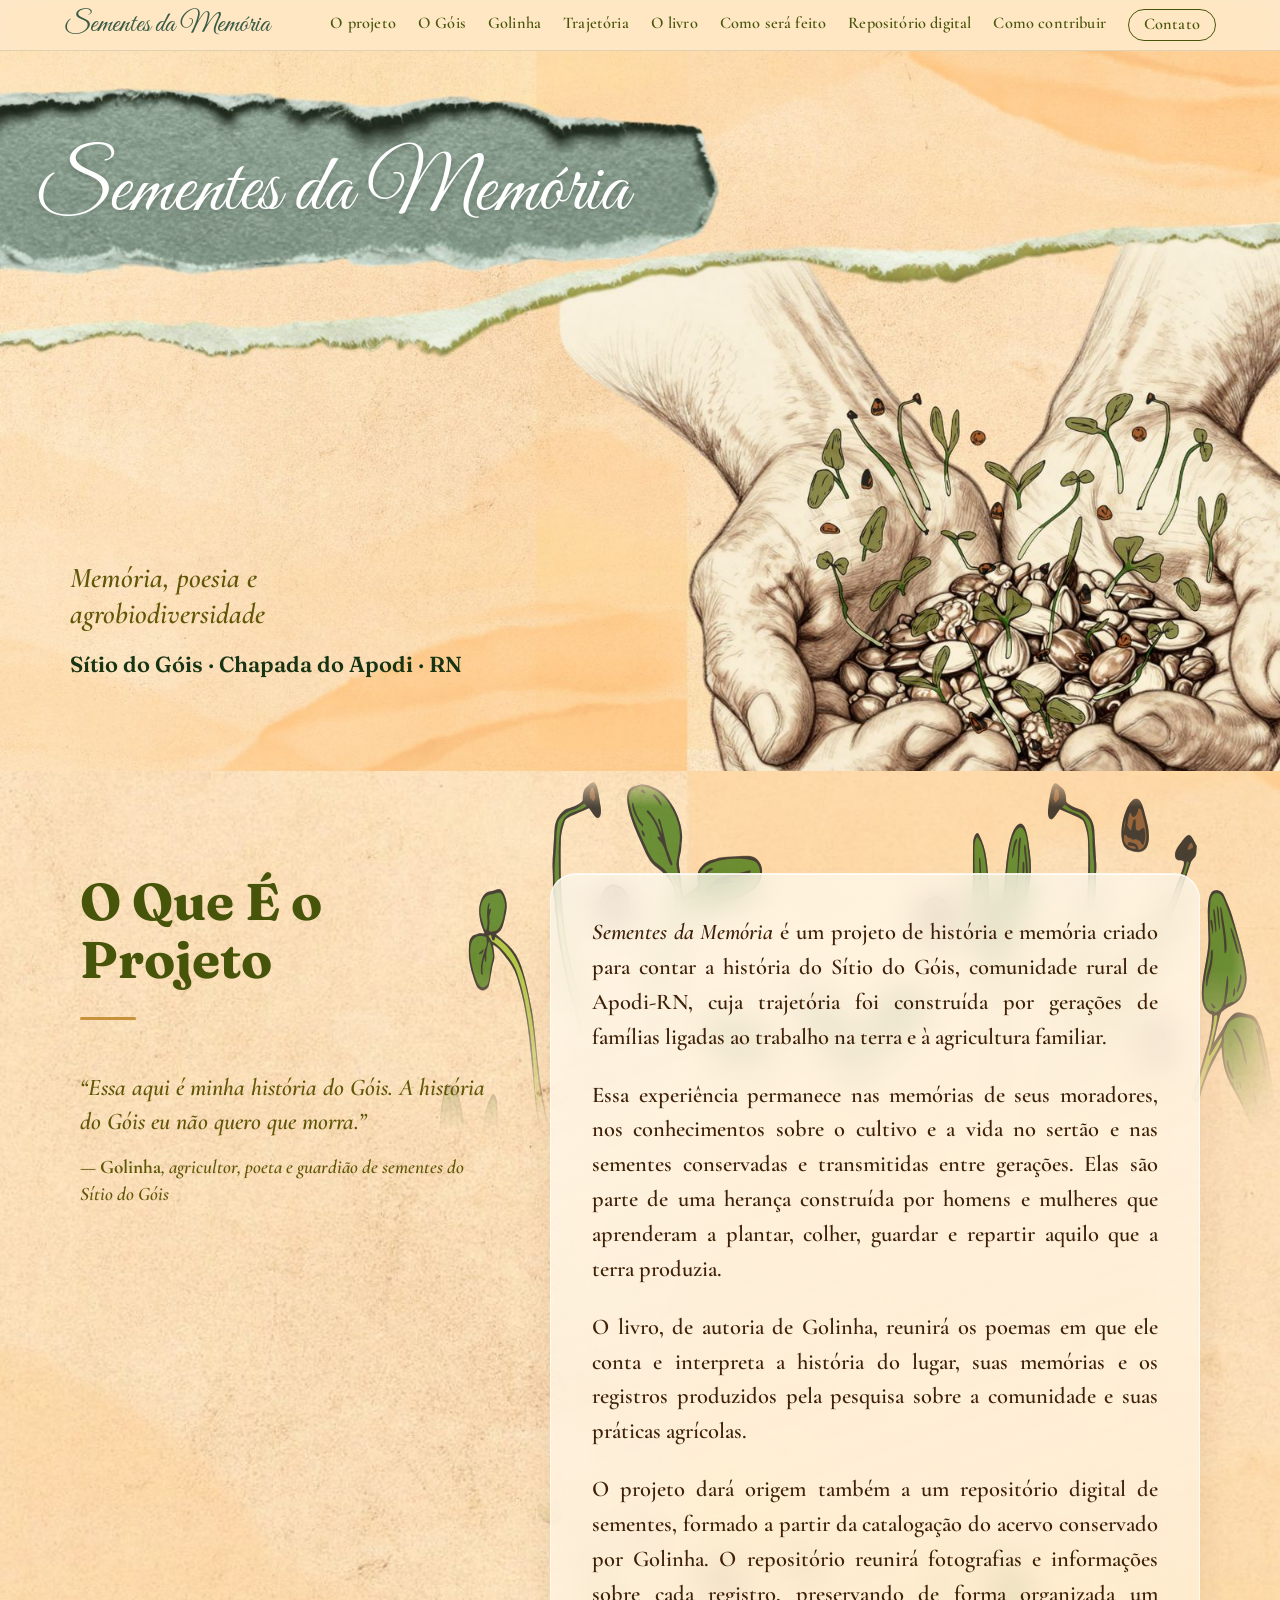
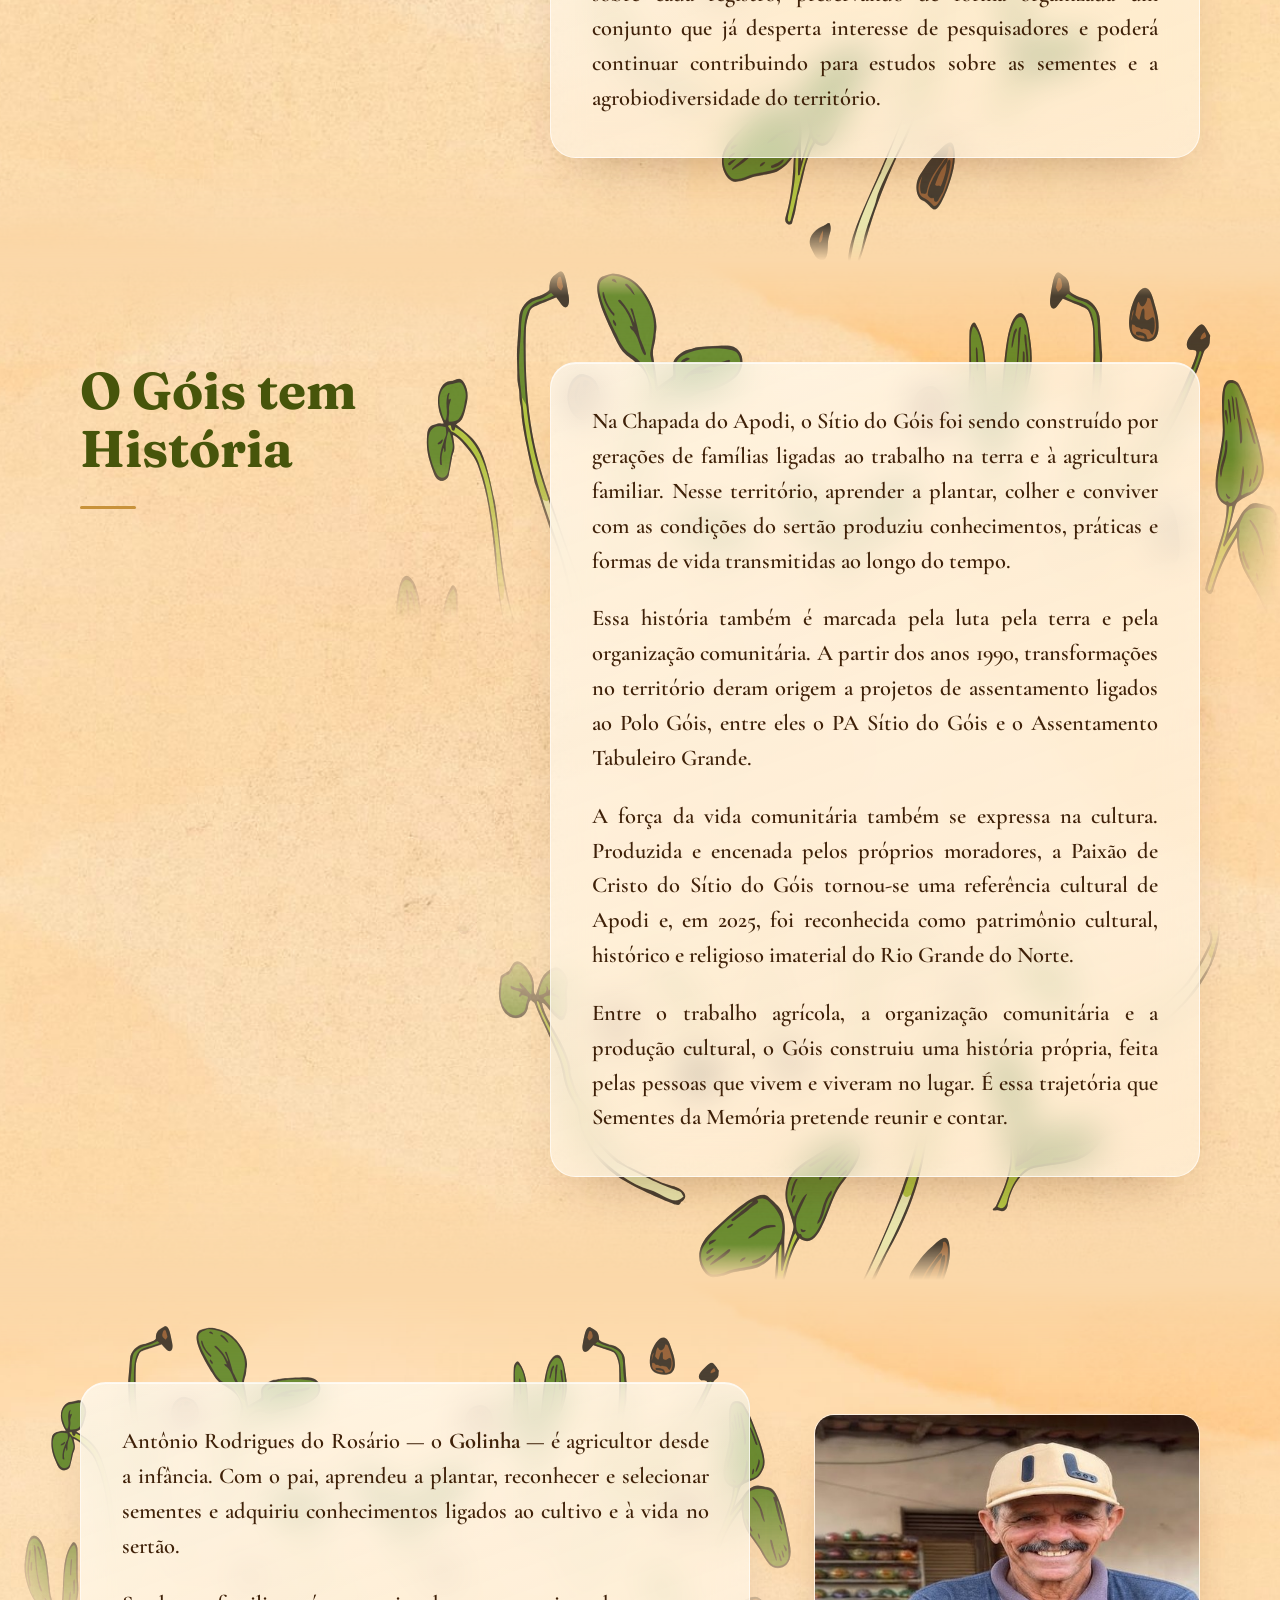
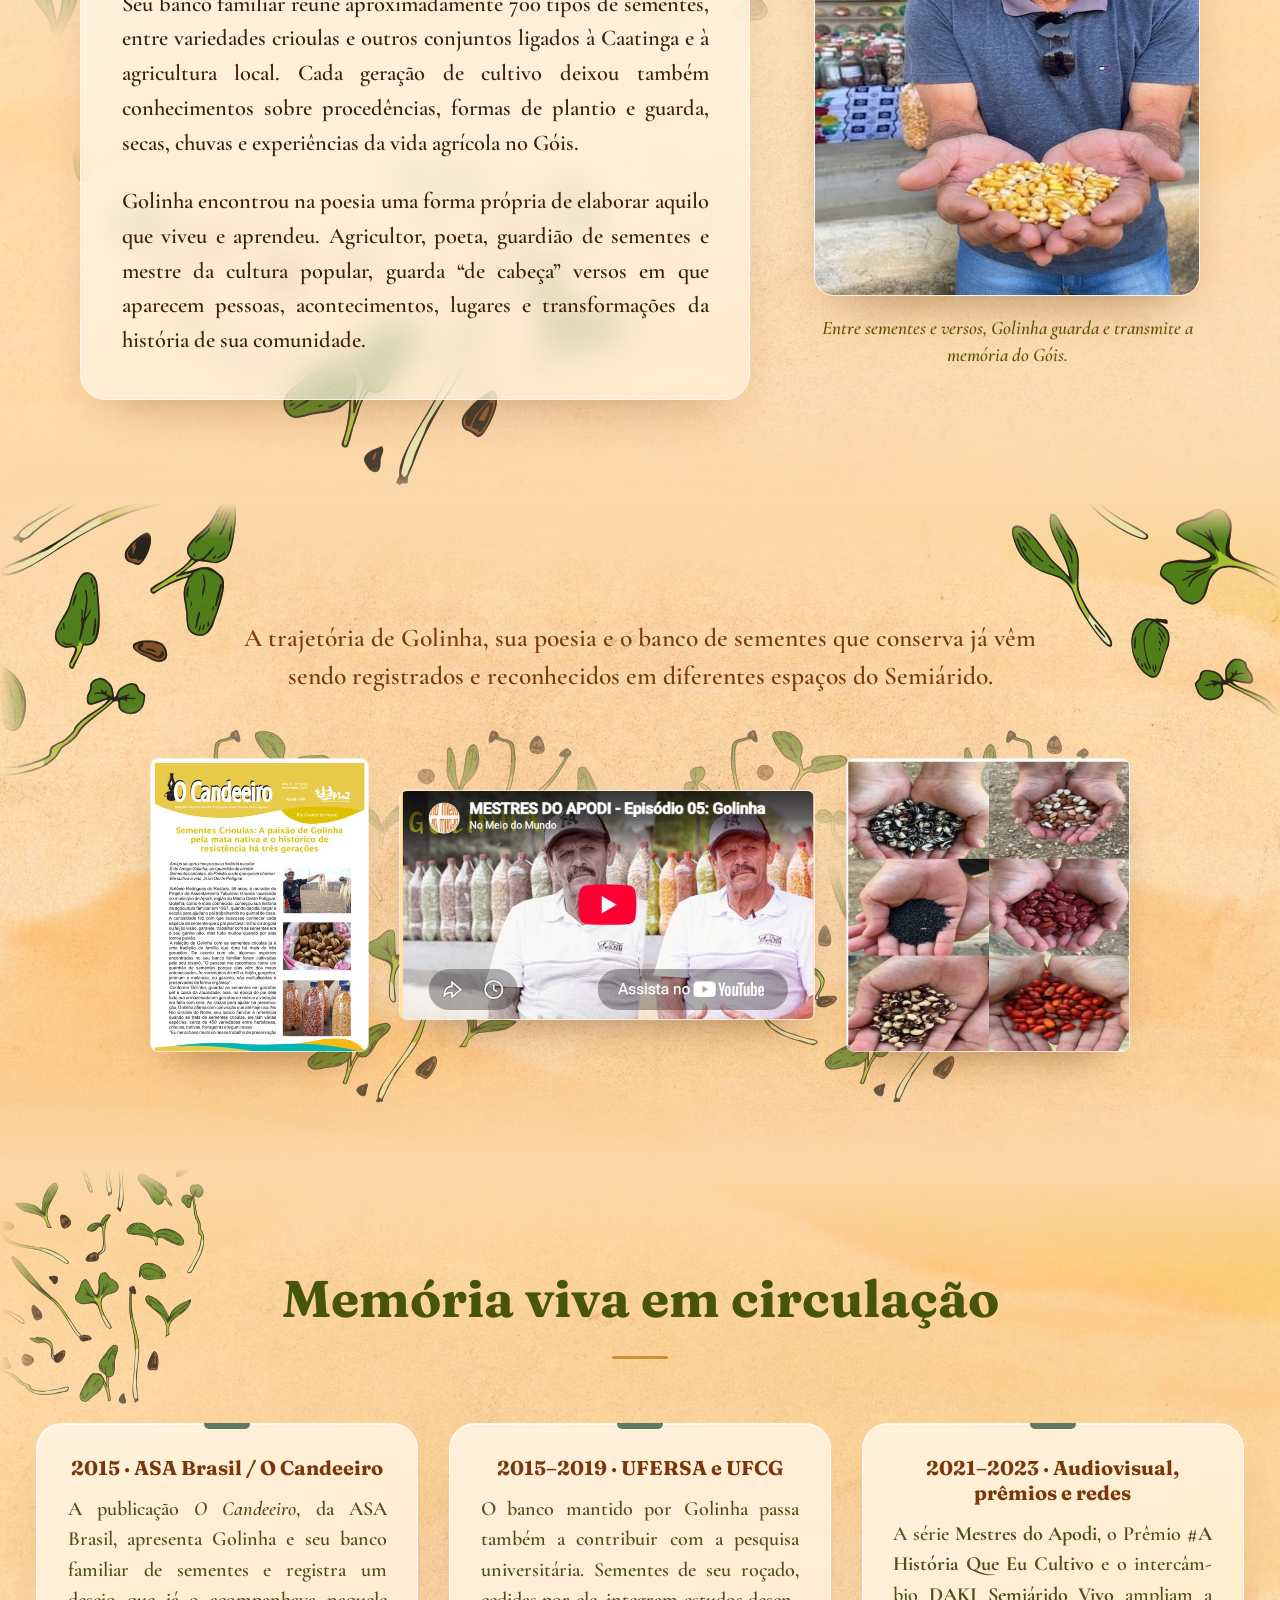
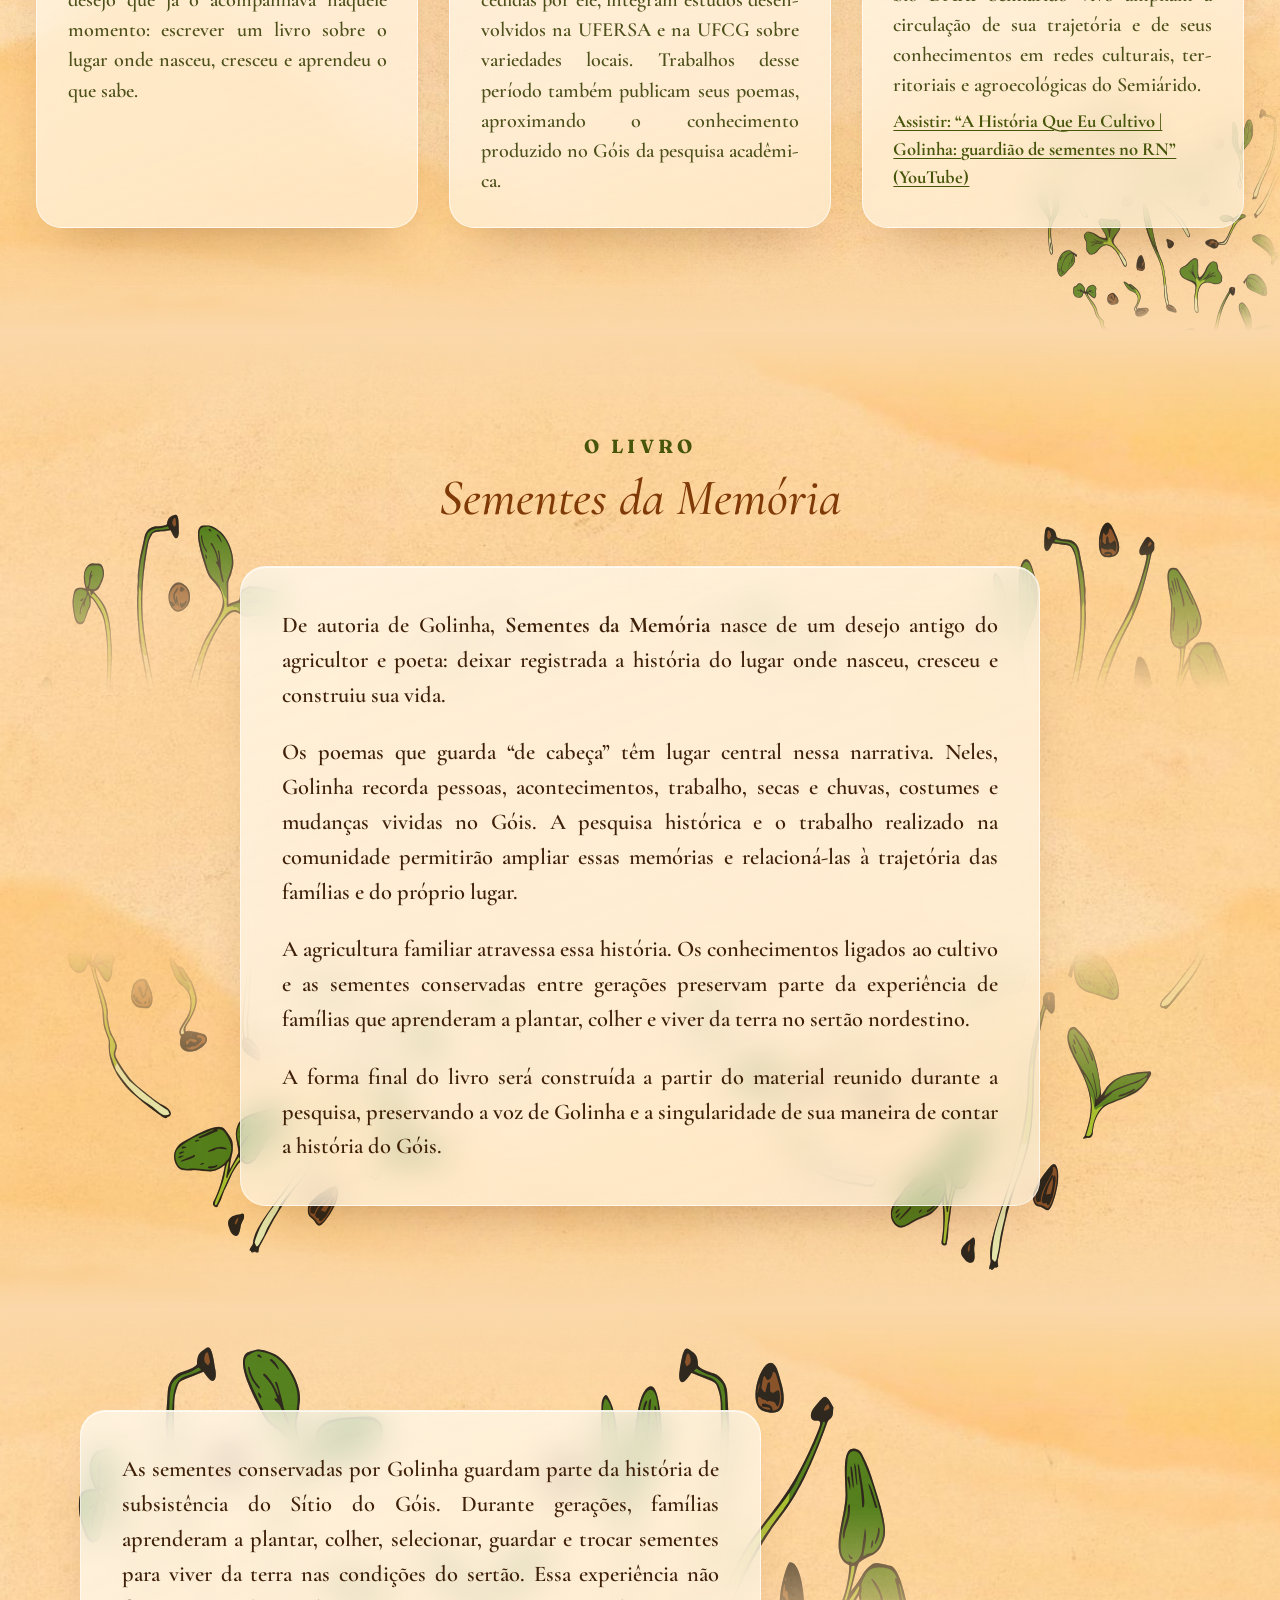
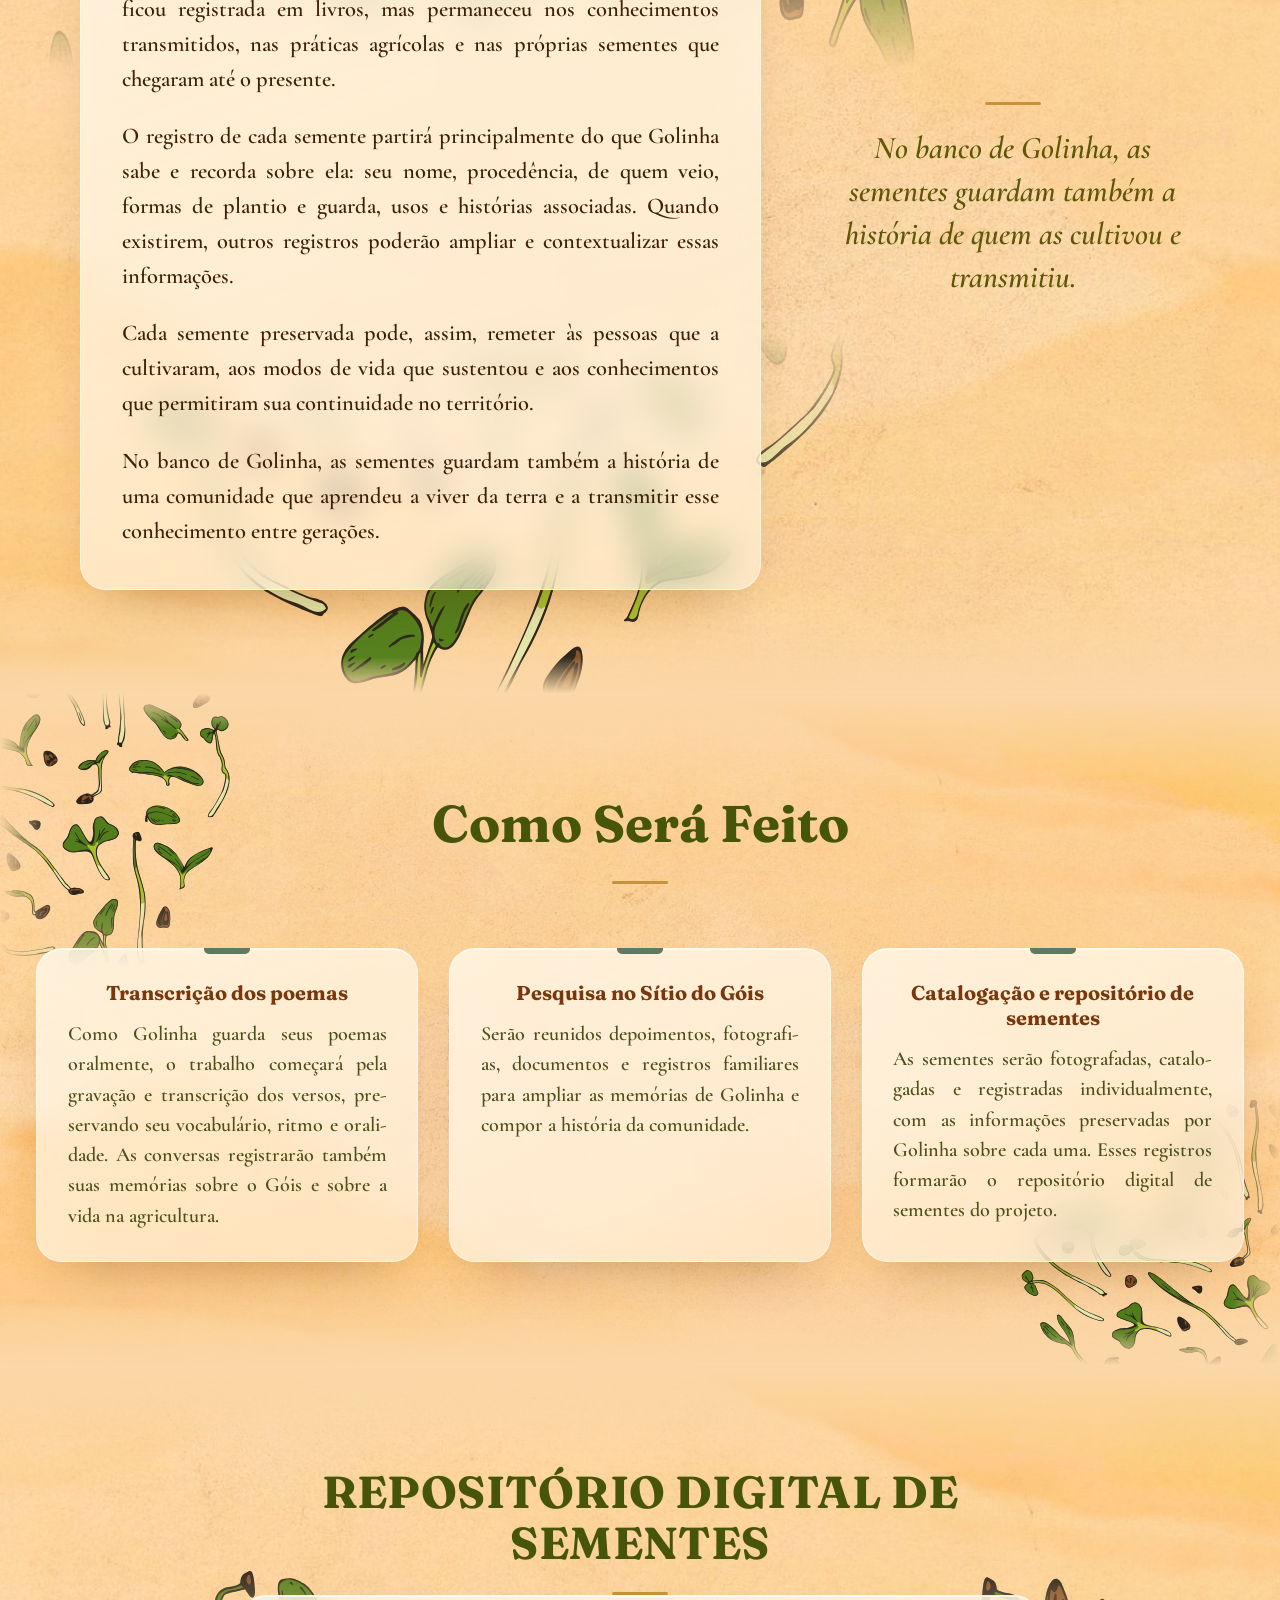
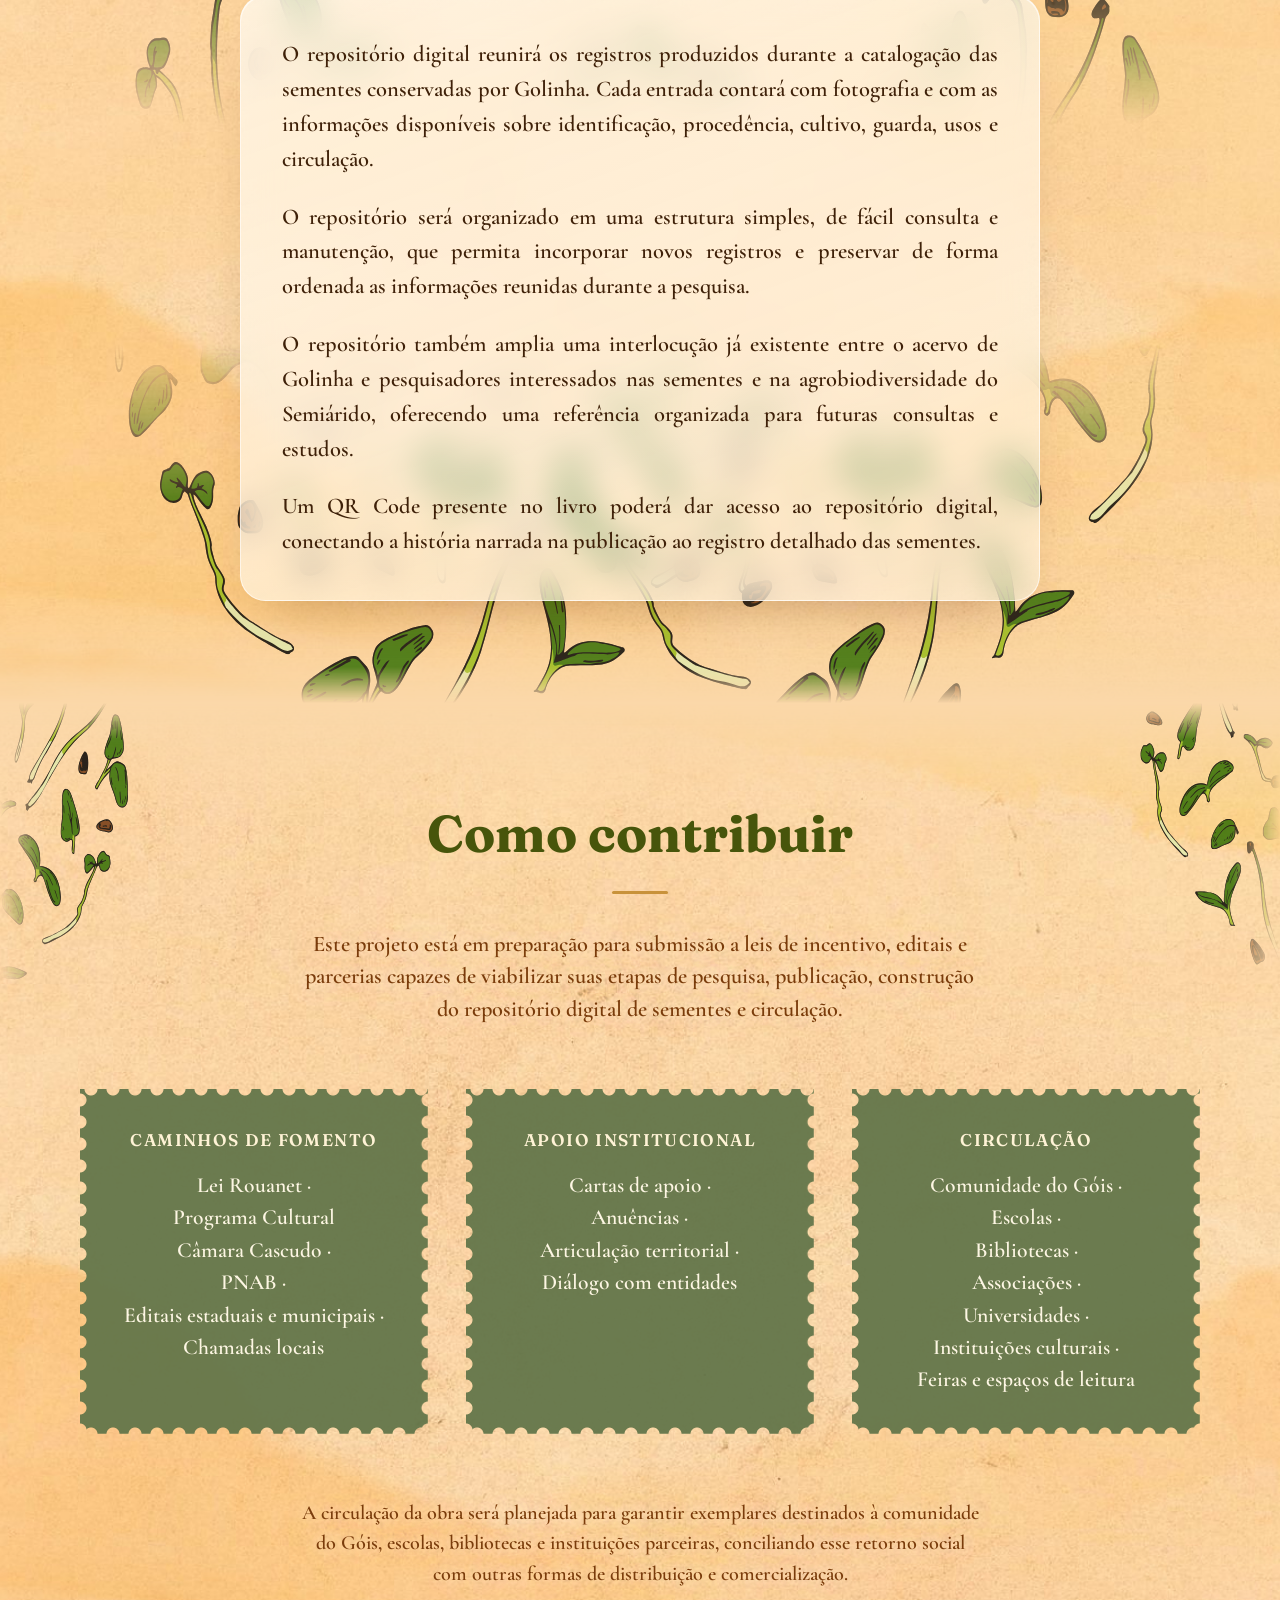
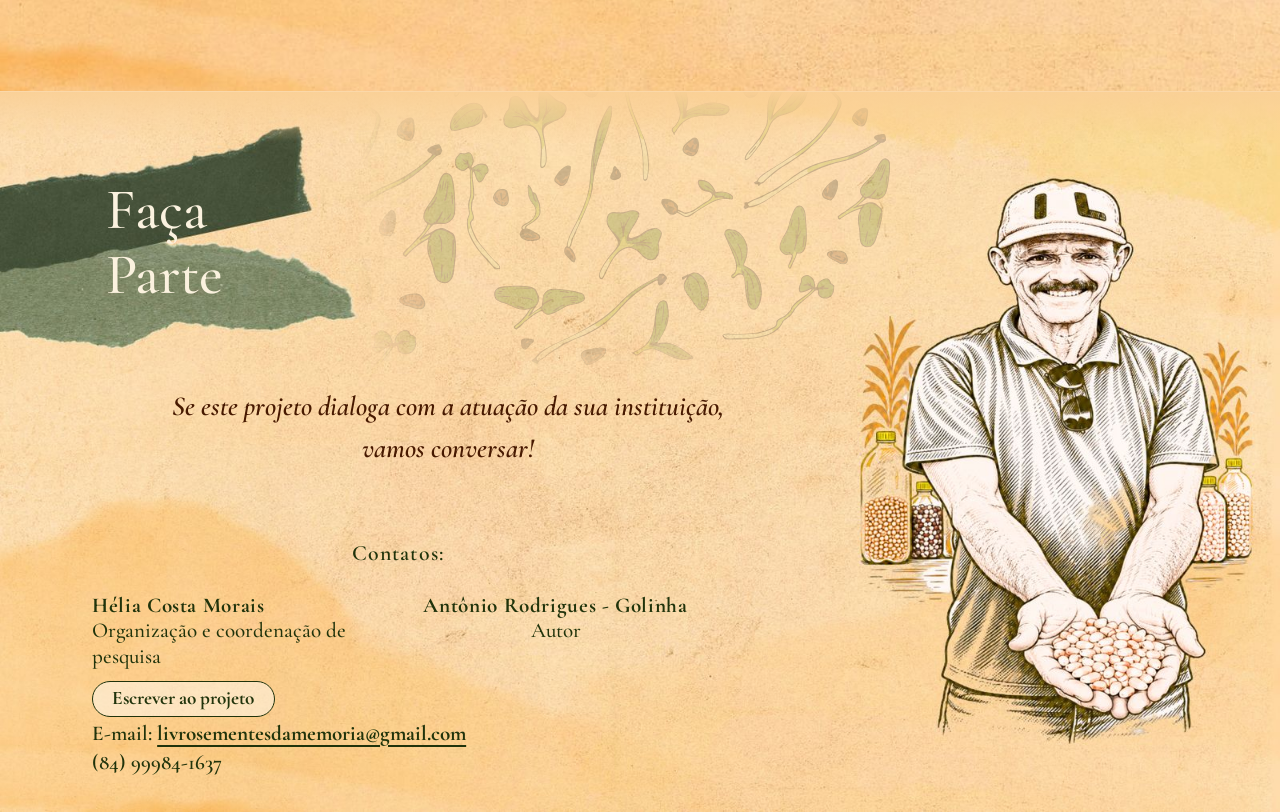
==== index.html @ 29485edc "Update index.html" ====
<!doctype html>
<html lang="pt-BR">
<head>
  <meta charset="utf-8">
  <meta name="viewport" content="width=device-width, initial-scale=1">
  <title>Sementes da Memória</title>
  <meta name="description" content="Sementes da Memória: projeto de história e memória sobre o Sítio do Góis, na Chapada do Apodi (RN), com os poemas e o banco de sementes de Golinha.">
  <meta name="theme-color" content="#fbd8a9">
  <link rel="icon" type="image/svg+xml" href="img/favicon.svg">

  <!-- Pré-visualização ao compartilhar o link (WhatsApp, redes sociais). Endereço absoluto do site. -->
  <meta property="og:type" content="website">
  <meta property="og:locale" content="pt_BR">
  <meta property="og:site_name" content="Sementes da Memória">
  <meta property="og:title" content="Sementes da Memória">
  <meta property="og:description" content="Memória, poesia e agrobiodiversidade no Sítio do Góis, Chapada do Apodi (RN).">
  <meta property="og:url" content="https://sementesdamemoria.github.io/">
  <meta property="og:image" content="https://sementesdamemoria.github.io/img/compartilhar.jpg">
  <meta property="og:image:width" content="1200">
  <meta property="og:image:height" content="630">
  <meta name="twitter:card" content="summary_large_image">

  <script>document.documentElement.classList.add('js')</script>
  <link rel="stylesheet" href="styles.css">
</head>
<body>

<header class="topo" id="topo">
  <a class="marca" href="#capa">Sementes da Memória</a>
  <button class="menu-botao" type="button" aria-expanded="false" aria-controls="menu">Menu</button>
  <nav class="menu" id="menu" aria-label="Seções do site">
    <a href="#projeto">O projeto</a>
    <a href="#gois">O Góis</a>
    <a href="#golinha">Golinha</a>
    <a href="#circulacao">Trajetória</a>
    <a href="#livro">O livro</a>
    <a href="#metodo">Como será feito</a>
    <a href="#repositorio">Repositório digital</a>
    <a href="#contribuir">Como contribuir</a>
    <a class="menu-contato" href="#participar" data-contato-topo>Contato</a>
  </nav>
</header>

<main>

  <!-- 1. Capa (palco 16:9, como a capa de um livro) -->
  <section class="palco capa" id="capa" style="--fundo:url(img/fundos/f01.jpg)">
    <div class="palco-arte">
      <h1 class="capa-titulo">Sementes da Memória</h1>
    </div>
    <div class="capa-texto">
      <p class="capa-lema">Memória, poesia e<br>agrobiodiversidade</p>
      <p class="capa-local">Sítio do Góis · Chapada do Apodi · RN</p>
    </div>
  </section>

  <!-- 2. O que é o projeto -->
  <section class="secao s02 sem-fade-topo" id="projeto" style="--fundo:url(img/fundos/f02.jpg); --brotos:url(img/brotos/brotos-02.svg)">
    <div class="miolo duas">
      <div class="lado revela">
        <h2>O Que É o Projeto</h2>
        <blockquote>“Essa aqui é minha história do Góis. A história do Góis eu não quero que morra.”</blockquote>
        <p class="credito">— <strong>Golinha</strong>, agricultor, poeta e guardião de sementes do Sítio do Góis</p>
      </div>
      <div class="painel texto revela">
        <p><em>Sementes da Memória</em> é um projeto de história e memória criado para contar a história do Sítio do Góis, comunidade rural de Apodi-RN, cuja trajetória foi construída por gerações de famílias ligadas ao trabalho na terra e à agricultura familiar.</p>
        <p>Essa experiência permanece nas memórias de seus moradores, nos conhecimentos sobre o cultivo e a vida no sertão e nas sementes conservadas e transmitidas entre gerações. Elas são parte de uma herança construída por homens e mulheres que aprenderam a plantar, colher, guardar e repartir aquilo que a terra produzia.</p>
        <p>O livro, de autoria de Golinha, reunirá os poemas em que ele conta e interpreta a história do lugar, suas memórias e os registros produzidos pela pesquisa sobre a comunidade e suas práticas agrícolas.</p>
        <p>O projeto dará origem também a um repositório digital de sementes, formado a partir da catalogação do acervo conservado por Golinha. O repositório reunirá fotografias e informações sobre cada registro, preservando de forma organizada um conjunto que já desperta interesse de pesquisadores e poderá continuar contribuindo para estudos sobre as sementes e a agrobiodiversidade do território.</p>
      </div>
    </div>
  </section>

  <!-- 3. O Góis tem História -->
  <section class="secao s03" id="gois" style="--fundo:url(img/fundos/f03.jpg); --brotos:url(img/brotos/brotos-03.svg)">
    <div class="miolo duas">
      <div class="lado revela">
        <h2>O Góis tem História</h2>
      </div>
      <div class="painel texto revela">
        <p>Na Chapada do Apodi, o Sítio do Góis foi sendo construído por gerações de famílias ligadas ao trabalho na terra e à agricultura familiar. Nesse território, aprender a plantar, colher e conviver com as condições do sertão produziu conhecimentos, práticas e formas de vida transmitidas ao longo do tempo.</p>
        <p>Essa história também é marcada pela luta pela terra e pela organização comunitária. A partir dos anos 1990, transformações no território deram origem a projetos de assentamento ligados ao Polo Góis, entre eles o PA Sítio do Góis e o Assentamento Tabuleiro Grande.</p>
        <p>A força da vida comunitária também se expressa na cultura. Produzida e encenada pelos próprios moradores, a Paixão de Cristo do Sítio do Góis tornou-se uma referência cultural de Apodi e, em 2025, foi reconhecida como patrimônio cultural, histórico e religioso imaterial do Rio Grande do Norte.</p>
        <p>Entre o trabalho agrícola, a organização comunitária e a produção cultural, o Góis construiu uma história própria, feita pelas pessoas que vivem e viveram no lugar. É essa trajetória que Sementes da Memória pretende reunir e contar.</p>
      </div>
    </div>
  </section>

  <!-- 4. Golinha -->
  <section class="secao s04" id="golinha" style="--fundo:url(img/fundos/f04.jpg); --brotos:url(img/brotos/brotos-04.svg)">
    <div class="miolo duas retrato-dir">
      <div class="painel texto revela">
        <p>Antônio Rodrigues do Rosário — o <strong>Golinha</strong> — é agricultor desde a infância. Com o pai, aprendeu a plantar, reconhecer e selecionar sementes e adquiriu conhecimentos ligados ao cultivo e à vida no sertão.</p>
        <p>Seu banco familiar reúne aproximadamente 700 tipos de sementes, entre variedades crioulas e outros conjuntos ligados à Caatinga e à agricultura local. Cada geração de cultivo deixou também conhecimentos sobre procedências, formas de plantio e guarda, secas, chuvas e experiências da vida agrícola no Góis.</p>
        <p>Golinha encontrou na poesia uma forma própria de elaborar aquilo que viveu e aprendeu. Agricultor, poeta, guardião de sementes e mestre da cultura popular, guarda “de cabeça” versos em que aparecem pessoas, acontecimentos, lugares e transformações da história de sua comunidade.</p>
      </div>
      <figure class="retrato revela">
        <img src="img/golinha-milho.jpg" alt="Golinha segurando grãos de milho nas mãos" width="820" height="659">
        <figcaption>Entre sementes e versos, Golinha guarda e transmite a memória do Góis.</figcaption>
      </figure>
    </div>
  </section>

  <!-- 5. Trajetória -->
  <section class="secao s05" id="circulacao" style="--fundo:url(img/fundos/f05.jpg); --brotos:url(img/brotos/brotos-05.svg)">
    <div class="miolo">
      <p class="abertura revela">A trajetória de Golinha, sua poesia e o banco de sementes que conserva já vêm sendo registrados e reconhecidos em diferentes espaços do Semiárido.</p>
      <div class="vitrine revela">
        <figure class="v-candeeiro"><img src="img/o-candeeiro.jpg" width="423" height="571" loading="lazy" alt="Página da publicação O Candeeiro, da ASA Brasil, com a matéria “Sementes Crioulas: a paixão de Golinha pela mata nativa e o histórico de resistência há três gerações”"></figure>
        <figure class="v-video">
          <!-- Episódio 05 de Mestres do Apodi. Para trocar de vídeo: altere o endereço em href e o código em data-youtube
               (o trecho depois de "youtu.be/" ou de "v=" no endereço). Ao clicar, o vídeo toca dentro da própria página. -->
          <a href="https://youtu.be/nR7VP4sQmM4" target="_blank" rel="noopener" class="video-link" data-youtube="nR7VP4sQmM4">
            <img src="img/mestres-do-apodi.jpg" width="605" height="333" loading="lazy" alt="Quadro do vídeo “Mestres do Apodi, Episódio 05: Golinha”. Clique para assistir.">
          </a>
        </figure>
        <figure class="v-sementes"><img src="img/sementes-colagem.jpg" width="427" height="442" loading="lazy" alt="Seis fotografias de mãos segurando sementes de cores e formas variadas"></figure>
      </div>
    </div>
  </section>

  <!-- 6. Memória viva em circulação -->
  <section class="secao s06" id="memoria-viva" style="--fundo:url(img/fundos/f06.jpg); --brotos:url(img/brotos/brotos-06.svg)">
    <div class="miolo">
      <h2 class="centro revela">Memória viva em circulação</h2>
      <div class="trio">
        <article class="painel nota revela">
          <h3>2015 · ASA Brasil / O Candeeiro</h3>
          <p>A pu&shy;bli&shy;ca&shy;ção <em>O Candeeiro</em>, da ASA Brasil, apresenta Golinha e seu banco familiar de sementes e registra um desejo que já o acom&shy;pa&shy;nha&shy;va naquele momento: escrever um livro sobre o lugar onde nasceu, cresceu e aprendeu o que sabe.</p>
        </article>
        <article class="painel nota revela">
          <h3>2015–2019 · UFERSA e UFCG</h3>
          <p>O banco mantido por Golinha passa também a contribuir com a pes&shy;qui&shy;sa uni&shy;ver&shy;si&shy;tá&shy;ria. Sementes de seu roçado, cedidas por ele, integram estudos de&shy;sen&shy;vol&shy;vi&shy;dos na UFERSA e na UFCG sobre va&shy;ri&shy;e&shy;da&shy;des locais. Tra&shy;ba&shy;lhos desse período também publicam seus poemas, apro&shy;xi&shy;man&shy;do o co&shy;nhe&shy;ci&shy;men&shy;to produzido no Góis da pes&shy;qui&shy;sa a&shy;ca&shy;dê&shy;mi&shy;ca.</p>
        </article>
        <article class="painel nota revela">
          <h3>2021–2023 · Audiovisual, prêmios e redes</h3>
          <p>A série <strong>Mestres do Apodi</strong>, o Prêmio <strong>#A História Que Eu Cultivo</strong> e o in&shy;ter&shy;câm&shy;bio <strong>DAKI Se&shy;mi&shy;á&shy;ri&shy;do Vivo</strong> ampliam a cir&shy;cu&shy;la&shy;ção de sua tra&shy;je&shy;tó&shy;ria e de seus conhecimentos em redes cul&shy;tu&shy;rais, ter&shy;ri&shy;to&shy;ri&shy;ais e agroe&shy;co&shy;ló&shy;gi&shy;cas do Se&shy;mi&shy;á&shy;ri&shy;do.</p>
          <p><a class="link-video" href="https://youtu.be/0zLdEskcpLo" target="_blank" rel="noopener">Assistir: “A História Que Eu Cultivo | Golinha: guardião de sementes no RN” (YouTube)</a></p>
        </article>
      </div>
    </div>
  </section>

  <!-- 7. O livro -->
  <section class="secao s07" id="livro" style="--fundo:url(img/fundos/f07.jpg); --brotos:url(img/brotos/brotos-07.svg)">
    <div class="miolo estreito">
      <header class="titulo-topo revela">
        <p class="sobretitulo">O LIVRO</p>
        <p class="titulo-script">Sementes da Memória</p>
      </header>
      <div class="painel texto revela">
        <p>De autoria de Golinha, <strong>Sementes da Memória</strong> nasce de um desejo antigo do agricultor e poeta: deixar registrada a história do lugar onde nasceu, cresceu e construiu sua vida.</p>
        <p>Os poemas que guarda “de cabeça” têm lugar central nessa narrativa. Neles, Golinha recorda pessoas, acontecimentos, trabalho, secas e chuvas, costumes e mudanças vividas no Góis. A pesquisa histórica e o trabalho realizado na comunidade permitirão ampliar essas memórias e relacioná-las à trajetória das famílias e do próprio lugar.</p>
        <p>A agricultura familiar atravessa essa história. Os conhecimentos ligados ao cultivo e as sementes conservadas entre gerações preservam parte da experiência de famílias que aprenderam a plantar, colher e viver da terra no sertão nordestino.</p>
        <p>A forma final do livro será construída a partir do material reunido durante a pesquisa, preservando a voz de Golinha e a singularidade de sua maneira de contar a história do Góis.</p>
      </div>
    </div>
  </section>

  <!-- 8. Sementes que guardam histórias -->
  <section class="secao s08" id="sementes" style="--fundo:url(img/fundos/f08.jpg); --brotos:url(img/brotos/brotos-08.svg)">
    <div class="miolo duas destaque-dir">
      <div class="painel texto revela">
        <p>As sementes conservadas por Golinha guardam parte da história de subsistência do Sítio do Góis. Durante gerações, famílias aprenderam a plantar, colher, selecionar, guardar e trocar sementes para viver da terra nas condições do sertão. Essa experiência não ficou registrada em livros, mas permaneceu nos conhecimentos transmitidos, nas práticas agrícolas e nas próprias sementes que chegaram até o presente.</p>
        <p>O registro de cada semente partirá principalmente do que Golinha sabe e recorda sobre ela: seu nome, procedência, de quem veio, formas de plantio e guarda, usos e histórias associadas. Quando existirem, outros registros poderão ampliar e contextualizar essas informações.</p>
        <p>Cada semente preservada pode, assim, remeter às pessoas que a cultivaram, aos modos de vida que sustentou e aos conhecimentos que permitiram sua continuidade no território.</p>
        <p>No banco de Golinha, as sementes guardam também a história de uma comunidade que aprendeu a viver da terra e a transmitir esse conhecimento entre gerações.</p>
      </div>
      <p class="destaque revela">No banco de Golinha, as sementes guardam também a história de quem as cultivou e transmitiu.</p>
    </div>
  </section>

  <!-- 9. Como será feito -->
  <section class="secao s09" id="metodo" style="--fundo:url(img/fundos/f09.jpg); --brotos:url(img/brotos/brotos-09.svg)">
    <div class="miolo">
      <h2 class="centro revela">Como Será Feito</h2>
      <div class="trio">
        <article class="painel nota revela">
          <h3>Transcrição dos poemas</h3>
          <p>Como Golinha guarda seus poemas oralmente, o trabalho começará pela gra&shy;va&shy;ção e trans&shy;cri&shy;ção dos versos, pre&shy;ser&shy;van&shy;do seu vo&shy;ca&shy;bu&shy;lá&shy;rio, ritmo e ora&shy;li&shy;da&shy;de. As con&shy;ver&shy;sas re&shy;gis&shy;tra&shy;rão também suas me&shy;mó&shy;rias sobre o Góis e sobre a vida na agri&shy;cul&shy;tu&shy;ra.</p>
        </article>
        <article class="painel nota revela">
          <h3>Pesquisa no Sítio do Góis</h3>
          <p>Serão reunidos de&shy;poi&shy;men&shy;tos, fo&shy;to&shy;gra&shy;fi&shy;as, do&shy;cu&shy;men&shy;tos e re&shy;gis&shy;tros fa&shy;mi&shy;li&shy;a&shy;res para ampliar as me&shy;mó&shy;rias de Golinha e compor a história da co&shy;mu&shy;ni&shy;da&shy;de.</p>
        </article>
        <article class="painel nota revela">
          <h3>Catalogação e repositório de sementes</h3>
          <p>As sementes serão fo&shy;to&shy;gra&shy;fa&shy;das, ca&shy;ta&shy;lo&shy;ga&shy;das e re&shy;gis&shy;tra&shy;das in&shy;di&shy;vi&shy;du&shy;al&shy;men&shy;te, com as in&shy;for&shy;ma&shy;ções pre&shy;ser&shy;va&shy;das por Golinha sobre cada uma. Esses re&shy;gis&shy;tros formarão o re&shy;po&shy;si&shy;tó&shy;rio digital de sementes do projeto.</p>
        </article>
      </div>
    </div>
  </section>

  <!-- 10. Repositório digital de sementes -->
  <section class="secao s10" id="repositorio" style="--fundo:url(img/fundos/f10.jpg); --brotos:url(img/brotos/brotos-10.svg)">
    <div class="miolo estreito">
      <h2 class="centro caixa-alta revela">Repositório Digital de Sementes</h2>
      <div class="painel texto revela">
        <p>O repositório digital reunirá os registros produzidos durante a catalogação das sementes conservadas por Golinha. Cada entrada contará com fotografia e com as informações disponíveis sobre identificação, procedência, cultivo, guarda, usos e circulação.</p>
        <p>O repositório será organizado em uma estrutura simples, de fácil consulta e manutenção, que permita incorporar novos registros e preservar de forma ordenada as informações reunidas durante a pesquisa.</p>
        <p>O repositório também amplia uma interlocução já existente entre o acervo de Golinha e pesquisadores interessados nas sementes e na agrobiodiversidade do Semiárido, oferecendo uma referência organizada para futuras consultas e estudos.</p>
        <p>Um QR Code presente no livro poderá dar acesso ao repositório digital, conectando a história narrada na publicação ao registro detalhado das sementes.</p>
      </div>
    </div>
  </section>

  <!-- Catálogo: fica oculto enquanto dados/sementes.csv não tiver registros com publicar = sim -->
  <section class="secao catalogo" id="catalogo" aria-labelledby="catalogo-titulo" style="--fundo:url(img/fundos/f10.jpg)" hidden>
    <div class="miolo largo">
      <h2 class="centro" id="catalogo-titulo">Consulte o repositório</h2>
      <div class="ferramentas">
        <label class="campo">
          <span>Buscar</span>
          <input id="busca" type="search" placeholder="Nome, procedência, uso, história…" autocomplete="off">
        </label>
        <label class="campo">
          <span>Grupo</span>
          <select id="grupo"><option value="">Todos os grupos</option></select>
        </label>
      </div>
      <p class="contagem" id="contagem" role="status" aria-live="polite"></p>
      <div class="grade" id="grade"></div>
      <p class="vazio" id="vazio" hidden>Nenhum registro encontrado.</p>
      <div class="mais"><button type="button" id="mais" hidden>Mostrar mais registros</button></div>
    </div>
  </section>

  <!-- 11. Como contribuir -->
  <section class="secao s11 sem-fade-pe" id="contribuir" style="--fundo:url(img/fundos/f11.jpg); --brotos:url(img/brotos/brotos-11.svg)">
    <div class="miolo">
      <h2 class="centro revela">Como contribuir</h2>
      <p class="abertura revela">Este projeto está em preparação para submissão a leis de incentivo, editais e parcerias capazes de viabilizar suas etapas de pesquisa, publicação, construção do repositório digital de sementes e circulação.</p>
      <div class="selos revela">
        <article class="selo">
          <h3>Caminhos de fomento</h3>
          <ul>
            <li>Lei Rouanet</li>
            <li>Programa Cultural Câmara Cascudo</li>
            <li>PNAB</li>
            <li>Editais estaduais e municipais</li>
            <li>Chamadas locais</li>
          </ul>
        </article>
        <article class="selo">
          <h3>Apoio institucional</h3>
          <ul>
            <li>Cartas de apoio</li>
            <li>Anuências</li>
            <li>Articulação territorial</li>
            <li>Diálogo com entidades</li>
          </ul>
        </article>
        <article class="selo">
          <h3>Circulação</h3>
          <ul>
            <li>Comunidade do Góis</li>
            <li>Escolas</li>
            <li>Bibliotecas</li>
            <li>Associações</li>
            <li>Universidades</li>
            <li>Instituições culturais</li>
            <li>Feiras e espaços de leitura</li>
          </ul>
        </article>
      </div>
      <p class="rodape-secao revela">A circulação da obra será planejada para garantir exemplares destinados à comunidade do Góis, escolas, bibliotecas e instituições parceiras, conciliando esse retorno social com outras formas de distribuição e comercialização.</p>
    </div>
  </section>

  <!-- 12. Faça parte (palco 16:9, fecha como a capa abre) -->
  <section class="palco fim" id="participar" style="--fundo:url(img/fundos/f12.jpg); --brotos:url(img/brotos/brotos-12.svg)">
    <h2 class="faca-parte"><span>Faça</span><span>Parte</span></h2>
    <div class="convite">
      <p>Se este projeto dialoga com a atuação da sua instituição,</p>
      <p>vamos conversar!</p>
    </div>
    <div class="contatos">
      <p class="contatos-titulo">Contatos:</p>
      <div class="pessoa p1">
        <strong>Hélia Costa Morais</strong>
        <span>Organização e coordenação de pesquisa</span>
        <!-- Os canais do projeto ficam em dados/config.js. Enquanto estiverem vazios, aparece o aviso abaixo. -->
        <span class="pendente" data-contato-pendente>e-mail e telefone do projeto: a definir</span>
        <a class="botao-contato" data-contato-botao href="#participar" hidden>Escrever ao projeto</a>
        <span class="contato-linha" data-contato-email hidden></span>
        <span class="contato-linha" data-contato-telefone hidden></span>
      </div>
      <div class="pessoa p2">
        <strong>Antônio Rodrigues - Golinha</strong>
        <span>Autor</span>
      </div>
    </div>
    <img class="fim-golinha" src="img/golinha-ilustracao.webp" alt="Ilustração de Golinha, de boné e camisa polo, com as mãos estendidas segurando sementes" width="738" height="1107" loading="lazy">
  </section>

</main>

<dialog id="ficha" aria-labelledby="ficha-titulo">
  <form method="dialog"><button class="ficha-fechar" aria-label="Fechar ficha">×</button></form>
  <p class="etiqueta" id="ficha-grupo"></p>
  <h2 id="ficha-titulo"></h2>
  <div class="ficha-foto" id="ficha-foto"></div>
  <dl id="ficha-campos"></dl>
  <blockquote class="ficha-poema" id="ficha-poema" hidden></blockquote>
  <p class="ficha-fonte" id="ficha-fonte"></p>
</dialog>

<script src="dados/config.js"></script>
<script src="dados/sementes.js"></script>
<script src="script.js"></script>
</body>
</html>
---- styles.css ----
/* Sementes da Memória: folha de estilos (v3)
   Corpo do site em colunas fluidas, com painéis de papel translúcido sobre os fundos e os brotos da apresentação.
   Capa e fechamento continuam como "palcos" 16:9 (texto em cqw), como a capa e a contracapa de um livro. */

@font-face{font-family:"Cormorant Garamond";font-weight:400;font-style:normal;font-display:swap;src:url(fontes/cormorant-garamond-latin-400-normal.woff2) format("woff2")}
@font-face{font-family:"Cormorant Garamond";font-weight:500;font-style:normal;font-display:swap;src:url(fontes/cormorant-garamond-latin-500-normal.woff2) format("woff2")}
@font-face{font-family:"Cormorant Garamond";font-weight:600;font-style:normal;font-display:swap;src:url(fontes/cormorant-garamond-latin-600-normal.woff2) format("woff2")}
@font-face{font-family:"Cormorant Garamond";font-weight:700;font-style:normal;font-display:swap;src:url(fontes/cormorant-garamond-latin-700-normal.woff2) format("woff2")}
@font-face{font-family:"Cormorant Garamond";font-weight:500;font-style:italic;font-display:swap;src:url(fontes/cormorant-garamond-latin-500-italic.woff2) format("woff2")}
@font-face{font-family:"Cormorant Garamond";font-weight:600;font-style:italic;font-display:swap;src:url(fontes/cormorant-garamond-latin-600-italic.woff2) format("woff2")}
@font-face{font-family:"Great Vibes";font-weight:400;font-style:normal;font-display:swap;src:url(fontes/great-vibes-latin-400-normal.woff2) format("woff2")}
@font-face{font-family:"Fraunces";font-weight:600;font-style:normal;font-display:swap;src:url(fontes/fraunces-latin-600-normal.woff2) format("woff2")}
@font-face{font-family:"Fraunces";font-weight:700;font-style:normal;font-display:swap;src:url(fontes/fraunces-latin-700-normal.woff2) format("woff2")}

:root{
  --papel:#ffe8c9;
  --fundo-base:#fbd8a9;        /* média dos fundos de aquarela, aparece onde um fundo se dissolve no seguinte */
  --verde:#47550b;             /* títulos */
  --verde-faixa:#385b47;
  --tinta:#3f2109;             /* texto corrido */
  --oliva:#5f5707;             /* citações e legendas (oliva da apresentação, escurecido para legibilidade) */
  --ocre:#c8923a;
  --marrom-claro:#7a3c0b;
  --borda:#7b8061;
  --corpo:"Cormorant Garamond",Georgia,"Times New Roman",serif;
  --script:"Great Vibes","Cormorant Garamond",cursive;
  --titulo:"Fraunces","Cormorant Garamond",Georgia,serif;
  --gut:clamp(20px,5vw,64px);
  --vidro:linear-gradient(160deg,rgba(255,251,242,.76),rgba(255,245,229,.62));
}

*{box-sizing:border-box}
[hidden]{display:none!important}
html{scroll-behavior:smooth;scroll-padding-top:64px}
body{margin:0;background:var(--fundo-base);color:var(--tinta);font-family:var(--corpo);font-weight:500;line-height:1.45;-webkit-text-size-adjust:100%}
img{max-width:100%;display:block;height:auto}
a{color:inherit}
h1,h2,h3,p,blockquote,figure{margin:0}
:focus-visible{outline:2px solid var(--verde);outline-offset:3px}

/* ---------- Cabeçalho ---------- */
.topo{position:sticky;top:0;z-index:50;display:flex;align-items:center;justify-content:space-between;gap:24px;padding:8px var(--gut);
  background:rgba(255,241,219,.62);border-bottom:1px solid rgba(123,128,97,.22);
  -webkit-backdrop-filter:blur(16px) saturate(1.3);backdrop-filter:blur(16px) saturate(1.3)}
.marca{font-family:var(--script);font-size:1.75rem;line-height:1.2;text-decoration:none;color:var(--verde-faixa);white-space:nowrap}
.menu{display:flex;flex-wrap:wrap;align-items:center;gap:4px 22px;justify-content:flex-end}
.menu a{font-size:1.02rem;font-weight:600;text-decoration:none;color:var(--verde);letter-spacing:.01em;padding:4px 0;border-bottom:1px solid transparent;transition:border-color .2s}
.menu a:hover,.menu a[aria-current="true"]{border-bottom-color:var(--verde)}
.menu .menu-contato{padding:3px 15px;border:1px solid var(--verde);border-radius:999px;transition:background .2s}
.menu .menu-contato:hover{background:rgba(78,96,19,.1)}
.menu-botao{display:none;font:inherit;font-weight:600;color:var(--verde);background:none;border:1px solid var(--borda);border-radius:999px;padding:4px 16px;cursor:pointer}

/* ---------- Seção fluida ---------- */
.secao{position:relative;isolation:isolate;container-type:inline-size;display:flex;align-items:center;min-height:min(52vw,900px);
  --larg:min(100cqw,2000px);          /* largura da arte dos brotos */
  --mv:linear-gradient(transparent 0,#000 calc(var(--hm)*.1),#000 calc(var(--hm)*.55),transparent var(--hm),transparent calc(100% - var(--hm)),#000 calc(100% - var(--hm)*.55),#000 calc(100% - var(--hm)*.1),transparent 100%);
  --mh:linear-gradient(90deg,transparent calc(50% - var(--larg)/2),#000 calc(50% - var(--larg)/2 + 48px),#000 calc(50% + var(--larg)/2 - 48px),transparent calc(50% + var(--larg)/2));
  --hm:calc(var(--larg)*.28125);       /* altura de metade da arte (16:9 dividido ao meio) */
}
/* fundo de papel e aquarela, dissolvido nas bordas para não deixar emenda entre seções */
.secao::before{content:"";position:absolute;inset:0;z-index:-2;background:var(--fundo) center/cover no-repeat;
  -webkit-mask-image:linear-gradient(transparent,#000 110px,#000 calc(100% - 110px),transparent);
  mask-image:linear-gradient(transparent,#000 110px,#000 calc(100% - 110px),transparent)}
/* o fundo não se dissolve onde a seção encosta na capa ou no fechamento */
.sem-fade-topo::before{-webkit-mask-image:linear-gradient(#000,#000 calc(100% - 110px),transparent);mask-image:linear-gradient(#000,#000 calc(100% - 110px),transparent)}
.sem-fade-pe::before{-webkit-mask-image:linear-gradient(transparent,#000 110px,#000);mask-image:linear-gradient(transparent,#000 110px,#000)}
/* brotos: metade de cima da arte no alto da seção, metade de baixo no pé, sempre na proporção original */
.secao::after{content:"";position:absolute;inset:0;z-index:-1;pointer-events:none;opacity:.92;
  background:var(--brotos,none) var(--px-top,50%) 0/var(--larg) auto no-repeat,var(--brotos,none) var(--px-bot,50%) 100%/var(--larg) auto no-repeat;
  -webkit-mask-image:var(--mv);mask-image:var(--mv)}
@media (min-width:861px){.secao::after{-webkit-mask-image:var(--mv),var(--mh);mask-image:var(--mv),var(--mh);-webkit-mask-composite:source-in;mask-composite:intersect}}

.miolo{position:relative;width:100%;max-width:calc(1120px + 2*var(--gut));margin:0 auto;padding:clamp(76px,8vw,132px) var(--gut)}
.miolo.estreito{max-width:calc(800px + 2*var(--gut))}
.miolo.largo{max-width:calc(1240px + 2*var(--gut))}

.duas{display:grid;grid-template-columns:minmax(0,5fr) minmax(0,8fr);gap:clamp(28px,5vw,76px);align-items:start}
.duas.inversa{grid-template-columns:minmax(0,8fr) minmax(0,5fr)}
.duas.inversa .lado{order:2}
.duas.retrato-dir{grid-template-columns:minmax(0,8fr) minmax(0,4.6fr);align-items:center}
.duas.destaque-dir{grid-template-columns:minmax(0,8fr) minmax(0,4.4fr);align-items:center}
.lado{position:sticky;top:clamp(88px,20vh,200px)}

/* Painel de vidro de papel: translúcido, deixa os brotos aparecerem desfocados por trás */
.painel{background:var(--vidro);border:1px solid rgba(255,255,255,.62);border-radius:clamp(16px,2vw,26px);
  box-shadow:inset 0 1px 0 rgba(255,255,255,.7),0 26px 50px -30px rgba(90,36,3,.38);
  -webkit-backdrop-filter:blur(18px) saturate(1.15);backdrop-filter:blur(18px) saturate(1.15)}
@supports not ((backdrop-filter:blur(1px)) or (-webkit-backdrop-filter:blur(1px))){.painel{background:rgba(250,238,216,.92)}}

.texto{padding:clamp(24px,3.2vw,50px);font-size:clamp(1.18rem,1.04rem + .46vw,1.42rem);font-weight:600;line-height:1.55}
.texto p+p{margin-top:1em}

h2{font-family:var(--titulo);font-weight:700;color:var(--verde);line-height:1.12;font-size:clamp(2rem,1.3rem + 2.4vw,3.4rem)}
h2::after{content:"";display:block;width:56px;height:3px;margin-top:.55em;border-radius:2px;background:var(--ocre)}
h2.centro{text-align:center}
h2.centro::after{margin-left:auto;margin-right:auto}
h2.caixa-alta{text-transform:uppercase;font-size:clamp(1.8rem,1.2rem + 2vw,2.9rem);letter-spacing:.01em}

.lado blockquote{margin-top:clamp(28px,4vw,56px);font-size:clamp(1.22rem,1.05rem + .6vw,1.5rem);font-style:italic;font-weight:600;color:var(--oliva);line-height:1.4}
.credito{margin-top:.8em;font-size:clamp(1.05rem,1rem + .3vw,1.2rem);font-style:italic;font-weight:600;color:var(--oliva);line-height:1.4}
.credito strong{font-style:normal;font-weight:700}

/* Retrato (Golinha) */
.retrato img{width:100%;aspect-ratio:4/5;object-fit:cover;object-position:50% 20%;border-radius:clamp(14px,1.6vw,20px);border:1px solid rgba(255,255,255,.65);box-shadow:0 26px 50px -28px rgba(90,36,3,.5)}
.retrato figcaption{margin-top:1em;text-align:center;font-style:italic;font-weight:600;color:var(--oliva);font-size:clamp(1.05rem,1rem + .25vw,1.2rem);line-height:1.4}

/* Trajetória: vitrine de materiais */
.abertura{max-width:31em;margin:0 auto;text-align:center;text-shadow:0 0 .6em rgba(255,238,210,.95),0 0 1.4em rgba(255,238,210,.8);color:var(--marrom-claro);font-size:clamp(1.25rem,1.05rem + .7vw,1.6rem);font-weight:600;line-height:1.45}
.vitrine{display:flex;flex-wrap:wrap;justify-content:center;align-items:center;gap:clamp(18px,2.4vw,34px);margin-top:clamp(36px,5vw,72px);--h:clamp(200px,23vw,320px)}
.vitrine img{border-radius:8px;box-shadow:0 22px 40px -24px rgba(90,36,3,.55);border:1px solid rgba(255,255,255,.6)}
.v-candeeiro img,.v-sementes img{height:var(--h);width:auto}
.v-video img{height:calc(var(--h)*.78);width:auto}
.video-link{display:block}
.video-link[aria-disabled="true"]{cursor:default}
.video-link iframe{display:block;height:calc(var(--h)*.78);width:calc(var(--h)*.78*1.817);border:0;border-radius:8px}

/* Três painéis (Memória viva, Como será feito) */
@media (min-width:1100px){.trio{margin-left:calc(-1*clamp(0px,3.4vw,56px));margin-right:calc(-1*clamp(0px,3.4vw,56px))}}
.trio{display:grid;grid-template-columns:repeat(3,minmax(0,1fr));gap:clamp(16px,2.4vw,32px);margin-top:clamp(36px,5vw,68px)}
.nota{position:relative;color:#4d501b;padding:clamp(24px,2.4vw,36px);font-size:clamp(1.1rem,1.02rem + .3vw,1.28rem);font-weight:600;line-height:1.5}
.nota::before{content:"";position:absolute;top:-1px;left:50%;width:46px;height:6px;transform:translateX(-50%);border-radius:0 0 5px 5px;background:var(--verde-faixa);opacity:.8}
.nota h3{font-family:var(--titulo);font-size:clamp(1.12rem,1.05rem + .25vw,1.3rem);font-weight:700;color:#79370b;line-height:1.25;margin-bottom:.7em;text-align:center}
.painel p{text-align:justify;text-justify:inter-word;-webkit-hyphens:auto;hyphens:auto;hyphenate-limit-chars:6 3 3}
.nota p{text-align:justify;text-justify:inter-word;-webkit-hyphens:auto;hyphens:auto;hyphenate-limit-chars:6 3 3}
.nota p:has(.link-video){text-align:left;-webkit-hyphens:none;hyphens:none}

.link-video{display:inline-block;margin-top:.4em;font-size:.92em;font-weight:700;color:var(--verde);text-decoration:underline;text-decoration-thickness:1px;text-underline-offset:3px}
.link-video:hover{text-decoration-thickness:2px}

/* O livro */
.titulo-topo{text-align:center;margin-bottom:clamp(24px,3vw,40px)}
.sobretitulo{font-family:var(--titulo);font-weight:700;color:var(--verde);font-size:clamp(1rem,.95rem + .3vw,1.2rem);letter-spacing:.22em}
.titulo-script{margin-top:.15em;font-style:italic;font-weight:500;color:#803a07;font-size:clamp(2rem,1.3rem + 2.4vw,3.2rem);line-height:1.15}

/* Sementes que guardam histórias */
.destaque::before{content:"";display:block;width:56px;height:3px;margin:0 auto .7em;background:var(--ocre);border-radius:2px}
.destaque{text-align:center;font-style:italic;font-weight:600;color:var(--oliva);font-size:clamp(1.4rem,1.1rem + 1.1vw,2.1rem);line-height:1.35}

/* Como contribuir */
.s11 .abertura{margin-top:clamp(20px,2.6vw,34px);color:var(--marrom-claro);font-size:clamp(1.15rem,1.02rem + .5vw,1.4rem)}
.selos{display:grid;grid-template-columns:repeat(3,minmax(0,1fr));gap:clamp(18px,3vw,44px);margin-top:clamp(36px,5vw,64px)}
.selo{position:relative;padding:clamp(26px,3vw,40px) clamp(18px,2vw,28px);background:rgba(98,117,74,.94);color:#fdf6e3;text-align:center;
  --r:6px;--p:22px;
  -webkit-mask:radial-gradient(circle at 0 50%,#0000 var(--r),#000 calc(var(--r) + 1px)) 0 0/100% var(--p) repeat-y,radial-gradient(circle at 100% 50%,#0000 var(--r),#000 calc(var(--r) + 1px)) 0 0/100% var(--p) repeat-y,radial-gradient(circle at 50% 0,#0000 var(--r),#000 calc(var(--r) + 1px)) 0 0/var(--p) 100% repeat-x,radial-gradient(circle at 50% 100%,#0000 var(--r),#000 calc(var(--r) + 1px)) 0 0/var(--p) 100% repeat-x;
  -webkit-mask-composite:source-in;
  mask:radial-gradient(circle at 0 50%,#0000 var(--r),#000 calc(var(--r) + 1px)) 0 0/100% var(--p) repeat-y,radial-gradient(circle at 100% 50%,#0000 var(--r),#000 calc(var(--r) + 1px)) 0 0/100% var(--p) repeat-y,radial-gradient(circle at 50% 0,#0000 var(--r),#000 calc(var(--r) + 1px)) 0 0/var(--p) 100% repeat-x,radial-gradient(circle at 50% 100%,#0000 var(--r),#000 calc(var(--r) + 1px)) 0 0/var(--p) 100% repeat-x;
  mask-composite:intersect}
.selo h3{font-family:var(--titulo);font-size:clamp(.95rem,.9rem + .2vw,1.1rem);font-weight:600;text-transform:uppercase;letter-spacing:.08em;margin-bottom:1em;color:#fff3d6}
.selo ul{list-style:none;margin:0;padding:0;font-size:clamp(1.15rem,1.03rem + .4vw,1.38rem);line-height:1.5;font-weight:600}
.selo li{text-wrap:balance}
.selo li::after{content:" ·"}
.selo li:last-child::after{content:""}
.rodape-secao{max-width:34em;text-shadow:0 0 .6em rgba(255,238,210,.95),0 0 1.4em rgba(255,238,210,.8);margin:clamp(36px,5vw,64px) auto 0;text-align:center;color:var(--marrom-claro);font-weight:600;font-size:clamp(1.1rem,1.02rem + .3vw,1.3rem);line-height:1.5}

/* ---------- Palcos 16:9: capa e fechamento ---------- */
.palco{position:relative;width:100%;aspect-ratio:16/9;overflow:hidden;container-type:inline-size;background:var(--papel) var(--fundo) center/cover no-repeat}
.palco::before{content:"";position:absolute;inset:0;background:var(--brotos,none) 0 0/100% 100% no-repeat;pointer-events:none}
.palco>*{position:absolute}
@media (min-width:861px){
  .fim::before{-webkit-mask-image:linear-gradient(#000 0,#000 33%,transparent 42%),linear-gradient(to right,transparent 0,transparent 28%,#000 34%);mask-image:linear-gradient(#000 0,#000 33%,transparent 42%),linear-gradient(to right,transparent 0,transparent 28%,#000 34%);-webkit-mask-composite:source-in;mask-composite:intersect}
}

.capa::before{display:none}
.capa .palco-arte{inset:0}
.capa-titulo{position:absolute;left:2.7%;top:13.3%;width:52%;font-family:var(--script);font-weight:400;font-size:6.25cqw;line-height:1.1;color:#fff;white-space:nowrap;text-shadow:0 .2cqw .6cqw rgba(0,0,0,.18)}
.capa-texto{left:5.5%;bottom:12.5%;font-size:2.24cqw}
.capa-lema{font-style:italic;font-weight:600;color:var(--oliva);line-height:1.25}
.capa-local{margin-top:.75em;font-family:var(--titulo);font-weight:600;color:#163413;font-size:.76em}

.fim::before{z-index:0}
.fim>*{z-index:1}
.fim-golinha{display:none}
.fim::after{content:"";position:absolute;left:0;right:0;top:0;height:7%;z-index:2;pointer-events:none;background:linear-gradient(rgba(250,208,150,.95),rgba(250,208,150,0))}
.faca-parte{left:0;top:12%;display:flex;flex-direction:column;font-family:var(--corpo);font-weight:500;color:#fbf2df;font-size:4.5cqw;line-height:1.12}
.faca-parte::after{display:none}
.faca-parte span{display:block;padding-left:8.3cqw}
.convite{left:12%;top:40.8%;width:46%;text-align:center;font-style:italic;font-weight:600;color:#471900;font-size:2.15cqw;line-height:1.52}
.contatos{left:2.4%;top:60%;width:60%;color:#20330b}
.contatos-titulo{margin-left:25.1cqw;margin-top:1.1cqw;font-size:1.7cqw;font-weight:600;letter-spacing:.05em}
.pessoa{position:absolute;font-size:1.65cqw;line-height:1.2}
.pessoa strong{display:block;font-weight:700;letter-spacing:.03em}
.pessoa span{display:block}
.p1{left:4.8cqw;top:5.4cqw;width:21.5cqw}
.p2{left:30cqw;top:5.4cqw;width:22cqw;text-align:center}
.pendente{margin-top:.6cqw;font-style:italic;color:#7a5a36;border-top:1px dashed rgba(90,36,3,.35);padding-top:.5cqw}
.contato-linha{margin-top:.3cqw;font-weight:600;word-break:break-word}
.contato-linha a{color:inherit;font-weight:700;text-decoration:underline;text-decoration-thickness:.09em;text-underline-offset:.22em}
.contato-linha a:hover{text-decoration-thickness:.16em}
.pessoa .contato-linha span{display:inline}
.pessoa .contato-linha{white-space:nowrap}
.botao-contato{display:inline-block;margin-top:.9cqw;padding:.45cqw 1.5cqw;border:max(1.5px,.12cqw) solid #20330b;border-radius:999px;background:rgba(255,248,235,.55);color:#20330b;font-weight:700;font-size:1.5cqw;text-decoration:none;transition:background .2s}
.botao-contato:hover{background:rgba(255,248,235,.9)}

/* ---------- Catálogo ---------- */
.catalogo{--brotos:none}
.catalogo .miolo{font-size:1.2rem}
.ferramentas{display:grid;grid-template-columns:1fr 280px;gap:16px;margin:clamp(28px,4vw,48px) 0 .6rem}
.campo{display:block}
.campo span{display:block;font-weight:700;font-size:.95rem;color:var(--verde);margin-bottom:.25em}
.campo input,.campo select{width:100%;padding:.7em .95em;font:inherit;font-size:1.1rem;font-weight:600;color:var(--tinta);background:rgba(255,250,240,.7);border:1px solid rgba(123,128,97,.7);border-radius:.8rem;-webkit-backdrop-filter:blur(8px);backdrop-filter:blur(8px)}
.contagem{margin:.4rem 0 1.2rem;font-style:italic;color:var(--oliva);font-weight:600}
.grade{display:grid;grid-template-columns:repeat(auto-fill,minmax(250px,1fr));gap:22px}
.cartao-semente{display:flex;flex-direction:column;overflow:hidden;background:var(--vidro);border:1px solid rgba(255,255,255,.62);border-radius:1.1rem;box-shadow:inset 0 1px 0 rgba(255,255,255,.7),0 22px 40px -28px rgba(90,36,3,.45);-webkit-backdrop-filter:blur(12px);backdrop-filter:blur(12px)}
.cartao-semente .foto{aspect-ratio:4/3;display:grid;place-items:center;text-align:center;background:rgba(123,128,97,.12);font-style:italic;color:#7a5a36;overflow:hidden}
.cartao-semente .foto.sem-foto{padding:1rem}
.cartao-semente .foto img{width:100%;height:100%;object-fit:cover}
.cartao-semente .corpo{padding:1rem 1.15rem 1.2rem;display:flex;flex-direction:column;gap:.35rem;flex:1}
.etiqueta{font-size:.85rem;font-weight:700;letter-spacing:.08em;text-transform:uppercase;color:#8a4f16}
.cartao-semente h3{font-family:var(--titulo);font-size:1.25rem;color:var(--verde);line-height:1.2}
.cartao-semente p{font-size:1.05rem;line-height:1.35;font-weight:600}
.cartao-semente button,.mais button{align-self:flex-start;margin-top:auto;padding:.35em 1.1em;font:inherit;font-weight:700;color:var(--verde);background:none;border:1.5px solid var(--verde);border-radius:999px;cursor:pointer}
.cartao-semente button:hover,.mais button:hover{background:rgba(78,96,19,.1)}
.mais{text-align:center;margin-top:2rem}
.mais button{align-self:auto;margin:0;padding:.5em 1.6em}
.vazio{text-align:center;font-style:italic;margin-top:2rem}

/* Ficha individual */
dialog{width:min(720px,calc(100% - 28px));max-height:calc(100dvh - 28px);padding:clamp(20px,3vw,36px);border:1px solid rgba(255,255,255,.7);border-radius:1.3rem;background:rgba(250,238,216,.94);color:var(--tinta);font-family:var(--corpo);font-weight:600;font-size:1.2rem;box-shadow:0 30px 80px rgba(40,30,10,.35);-webkit-backdrop-filter:blur(18px);backdrop-filter:blur(18px)}
dialog::backdrop{background:rgba(48,52,30,.5)}
.ficha-fechar{position:absolute;right:12px;top:8px;width:40px;height:40px;font-size:2rem;line-height:1;color:var(--verde);background:none;border:0;cursor:pointer}
dialog h2{font-size:clamp(1.6rem,3.4vw,2.3rem);margin:.1em 0 .5em;padding-right:36px}
dialog h2::after{display:none}
.ficha-foto{display:grid;place-items:center;aspect-ratio:16/8;margin-bottom:1rem;border:1.5px dashed var(--borda);border-radius:.8rem;font-style:italic;color:#7a5a36;background:rgba(123,128,97,.1);overflow:hidden}
.ficha-foto img{width:100%;height:100%;object-fit:cover}
.ficha-foto.com-foto{border-style:solid;border-color:rgba(255,255,255,.6)}
dl{margin:0;display:grid;grid-template-columns:minmax(120px,190px) 1fr;gap:.55rem 1.2rem}
dt{font-weight:700;color:var(--verde)}
dd{margin:0}
.ficha-poema{margin-top:1.2rem;padding:.8rem 1.1rem;border-left:4px solid var(--ocre);background:rgba(255,232,201,.7);font-style:italic;font-weight:600;white-space:pre-line}
.ficha-fonte{margin-top:1rem;font-size:.95rem;color:#7a5a36}

/* ---------- Revelação suave ao rolar (só com JavaScript e sem preferência por menos movimento) ---------- */
@media (prefers-reduced-motion:no-preference){
  .js .revela{opacity:0;transform:translateY(18px);transition:opacity .8s ease,transform .8s cubic-bezier(.2,.7,.2,1)}
  .js .revela.visivel{opacity:1;transform:none}
  .js .trio .revela:nth-child(2){transition-delay:.08s}
  .js .trio .revela:nth-child(3){transition-delay:.16s}
}

/* ---------- Cabeçalho compacto ---------- */
@media (max-width:1040px){
  .menu-botao{display:inline-block}
  .menu{display:none;position:absolute;top:100%;left:0;right:0;flex-direction:column;align-items:flex-start;gap:0;padding:8px var(--gut) 16px;
    background:rgba(255,243,223,.94);border-bottom:1px solid rgba(123,128,97,.3);-webkit-backdrop-filter:blur(16px);backdrop-filter:blur(16px)}
  .menu.aberto{display:flex}
  .menu a{padding:9px 0;font-size:1.15rem}
  .menu .menu-contato{margin-top:8px;padding:6px 18px}
}

/* ---------- Telas menores: tudo em uma coluna ---------- */
@media (max-width:860px){
  html{scroll-padding-top:56px}
  .secao{min-height:0;display:block;--larg:175cqw}
  .secao::before{-webkit-mask-image:linear-gradient(transparent,#000 60px,#000 calc(100% - 60px),transparent);mask-image:linear-gradient(transparent,#000 60px,#000 calc(100% - 60px),transparent)}
  .secao.sem-fade-topo::before{-webkit-mask-image:linear-gradient(#000,#000 calc(100% - 60px),transparent);mask-image:linear-gradient(#000,#000 calc(100% - 60px),transparent)}
  .secao.sem-fade-pe::before{-webkit-mask-image:linear-gradient(transparent,#000 60px,#000);mask-image:linear-gradient(transparent,#000 60px,#000)}
  .secao{--mv:linear-gradient(transparent 0,#000 calc(var(--hm)*.08),#000 calc(var(--hm)*.7),transparent var(--hm),transparent calc(100% - var(--hm)),#000 calc(100% - var(--hm)*.7),#000 calc(100% - var(--hm)*.08),transparent 100%)}
  .secao::after{opacity:.85}
  /* com a arte ampliada, cada seção mostra o canto onde estão os brotos principais */
  .s05{--px-top:0%}
  .s06,.s09{--px-top:0%;--px-bot:100%}
  .s11{--px-top:0%}
  h2,.abertura{text-shadow:0 0 14px rgba(255,238,210,.95),0 0 4px rgba(255,238,210,.9)}
  .miolo{padding:118px var(--gut) 104px}
  .duas,.duas.inversa,.duas.retrato-dir,.duas.destaque-dir{display:flex;flex-direction:column;gap:26px}
  .duas.inversa .lado{order:0}
  .lado{position:static;text-align:center}
  .lado h2::after{margin-left:auto;margin-right:auto}
  .lado blockquote{margin-top:22px}
  .texto{font-size:1.14rem;padding:22px 20px}
  .retrato{max-width:320px;margin:0 auto}
  .destaque{font-size:1.4rem}
  .vitrine{flex-direction:column;--h:auto}
  .v-candeeiro img,.v-sementes img{height:auto;width:auto;max-width:min(100%,300px);margin:0 auto}
  .v-video img{height:auto;width:100%;max-width:520px;margin:0 auto}
  .video-link iframe{height:auto;aspect-ratio:16/9;width:min(100%,520px)}
  .trio,.selos{grid-template-columns:1fr;gap:26px}
  .nota{padding:28px 20px 22px;font-size:1.12rem}
  .selo{--r:5px;--p:18px}

  /* Capa e fechamento: arte no alto, texto abaixo */
  .palco{aspect-ratio:auto;container-type:normal;display:flex;flex-direction:column;gap:20px;font-size:18px}
  .palco>*{position:relative;left:auto!important;right:auto!important;top:auto!important;bottom:auto!important;width:auto!important;height:auto!important}
  .capa{padding:0;gap:0;background-size:100% auto;background-position:top;background-color:var(--papel)}
  .capa .palco-arte{position:relative;inset:auto;aspect-ratio:16/9;container-type:inline-size;width:100%!important}
  .capa-titulo{left:2.7%!important;top:13.3%!important;position:absolute;font-size:6.25cqw}
  .capa-texto{padding:22px 22px 40px;font-size:1.35rem!important}

  .fim{--h:640px;padding:0 18px 40px;background-size:auto var(--h);background-position:0 0;background-color:#fbca85}
  .fim::after{content:"";position:absolute!important;left:0;right:0;top:calc(var(--h) - 150px);height:150px;background:linear-gradient(rgba(255,255,255,0),#fbca85);pointer-events:none;z-index:0}
  .fim::before{display:none}
  .faca-parte{position:relative;margin:0 -18px;height:calc(var(--h)*.40)!important;padding-top:calc(var(--h)*.115);font-size:calc(var(--h)*.075)}
  .faca-parte span{padding-left:calc(var(--h)*.16);text-align:left}
  .fim-golinha{display:block;width:min(70%,260px)!important;height:auto!important;margin:8px auto 0}
  .convite{font-size:1.25rem;line-height:1.7}
  .contatos{display:block}
  .contatos-titulo{margin:0 0 12px;font-size:1.2rem}
  .pessoa{position:relative;left:auto;top:auto;width:auto;font-size:1.1rem;margin-bottom:16px;text-align:left}
  .p2{text-align:left}
  .pendente{margin-top:6px;padding-top:6px}
  .contato-linha,.pessoa .contato-linha{margin-top:4px;white-space:normal}
  .botao-contato{margin-top:10px;padding:8px 20px;font-size:1.1rem;border-width:1.5px}

  .ferramentas{grid-template-columns:1fr}
  dl{grid-template-columns:1fr;gap:2px}
  dd{margin-bottom:10px}
}

@media print{
  .topo{display:none}
  .revela{opacity:1!important;transform:none!important}
  .secao,.palco{break-inside:avoid}
}
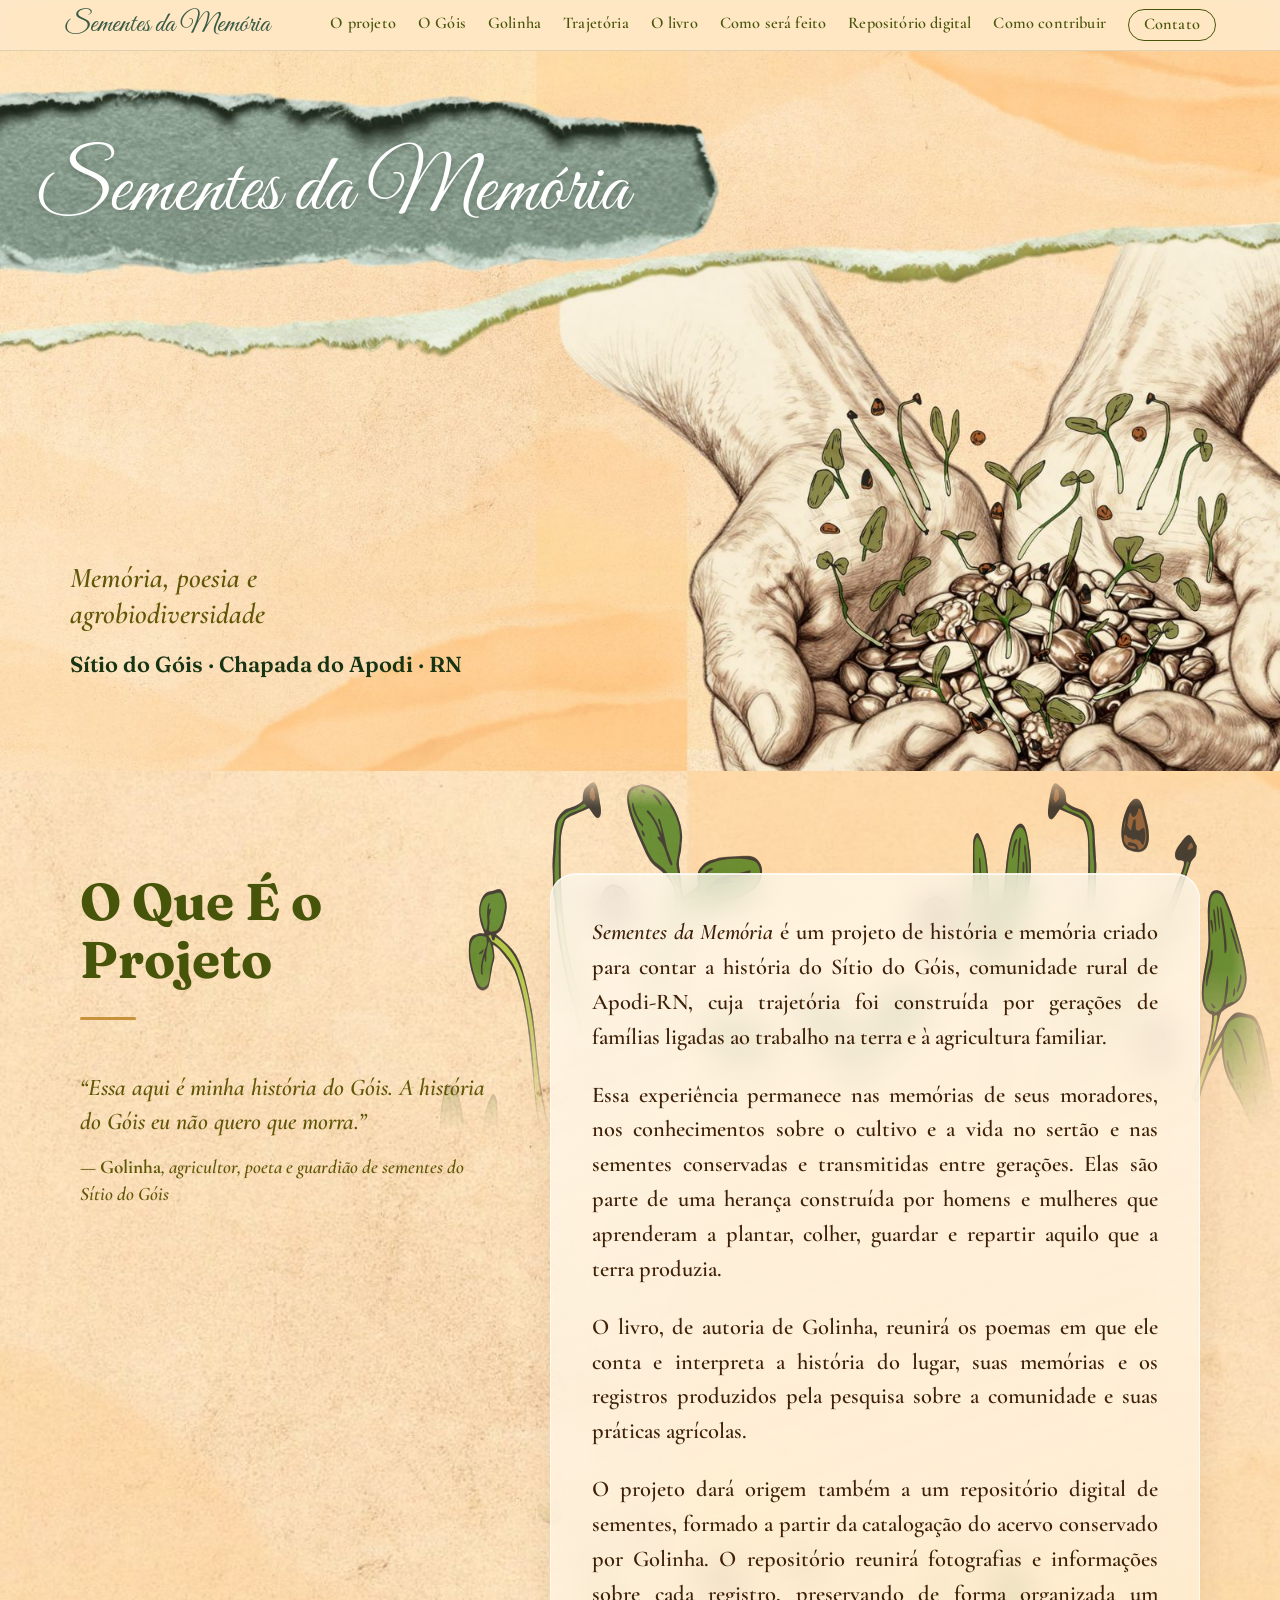
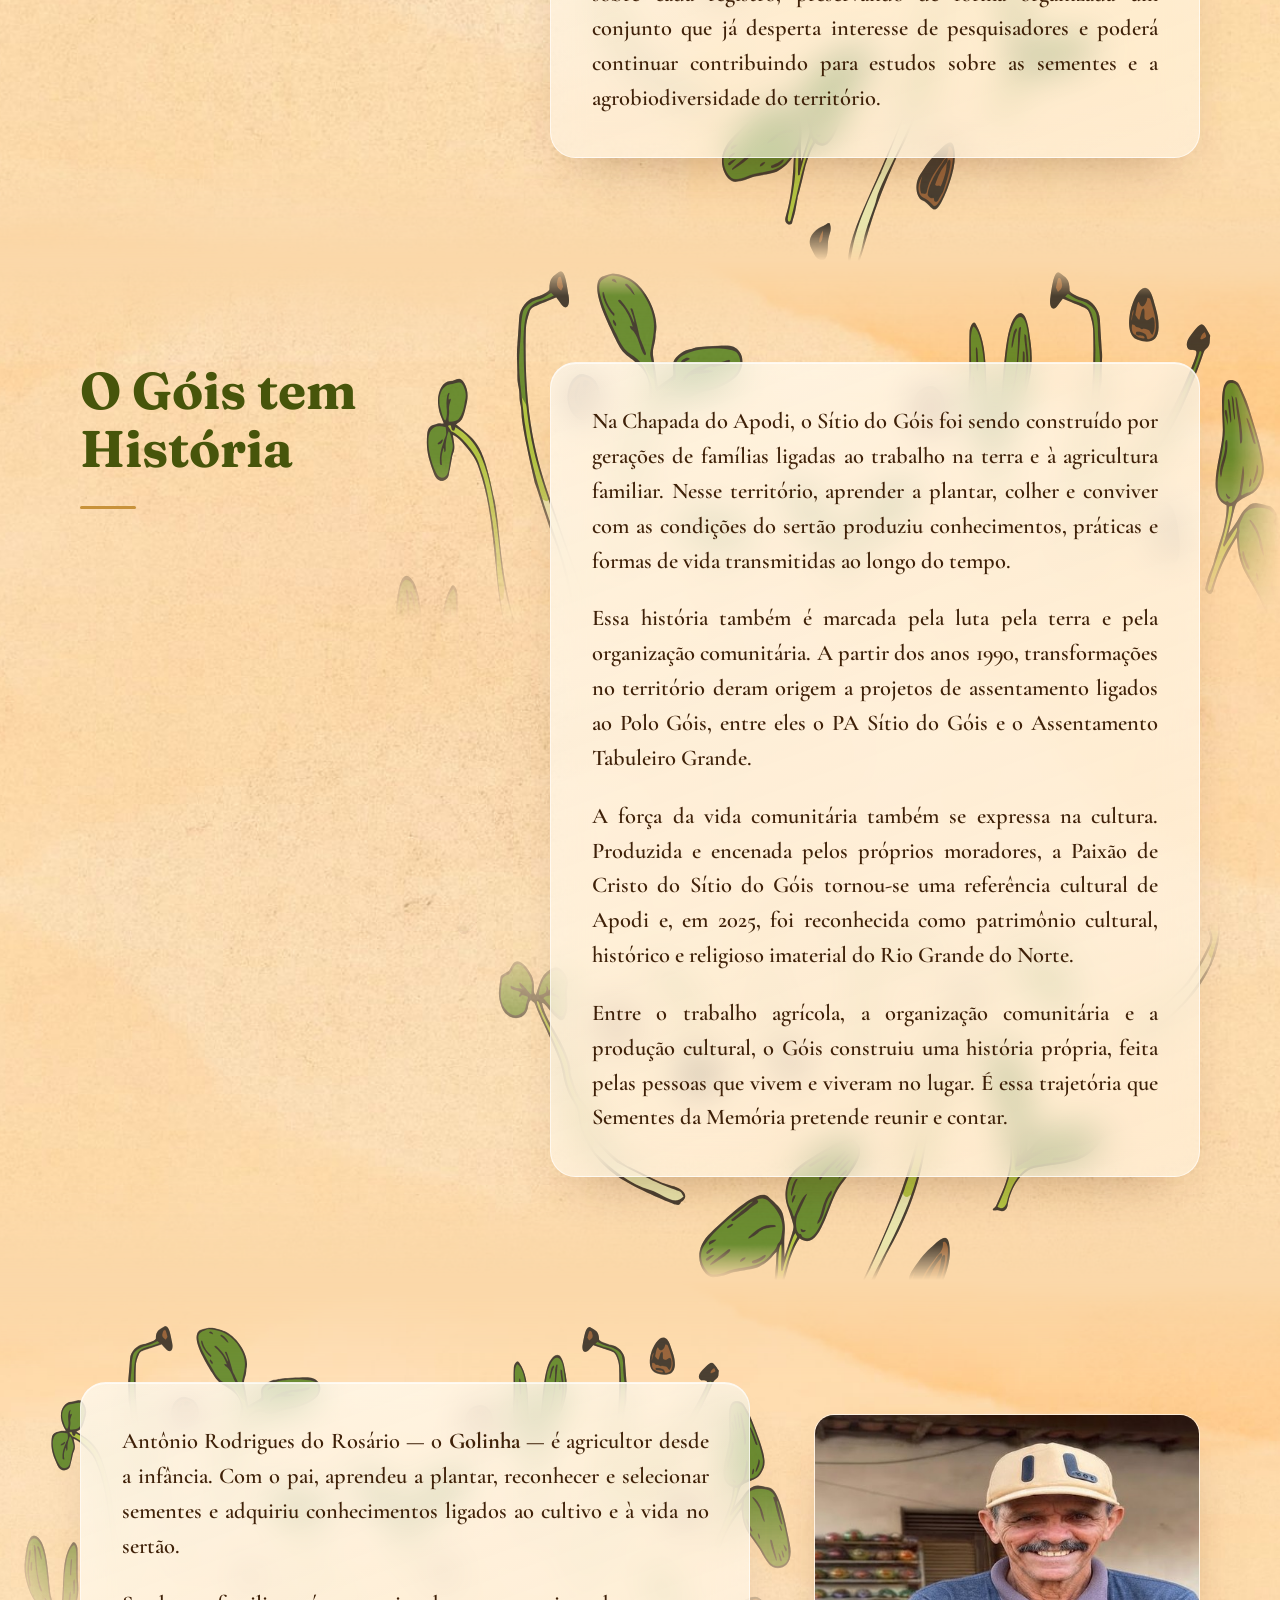
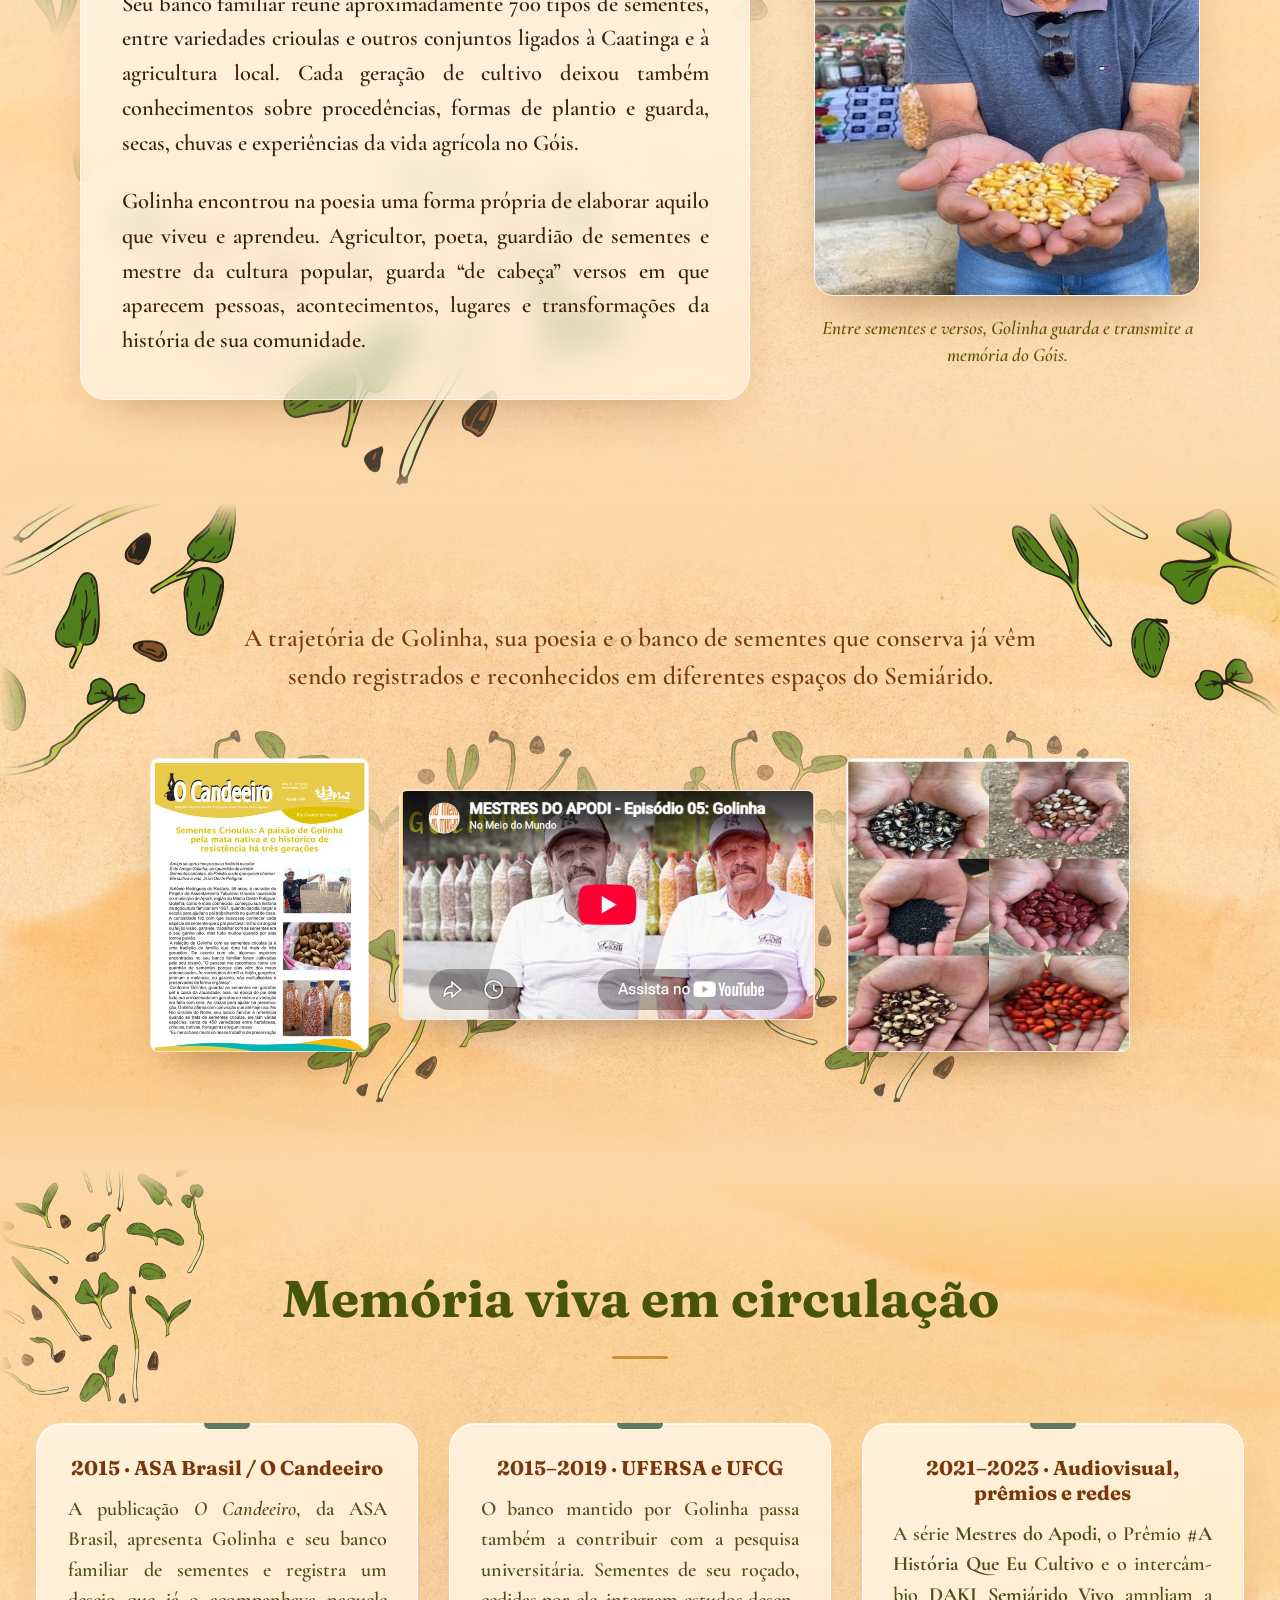
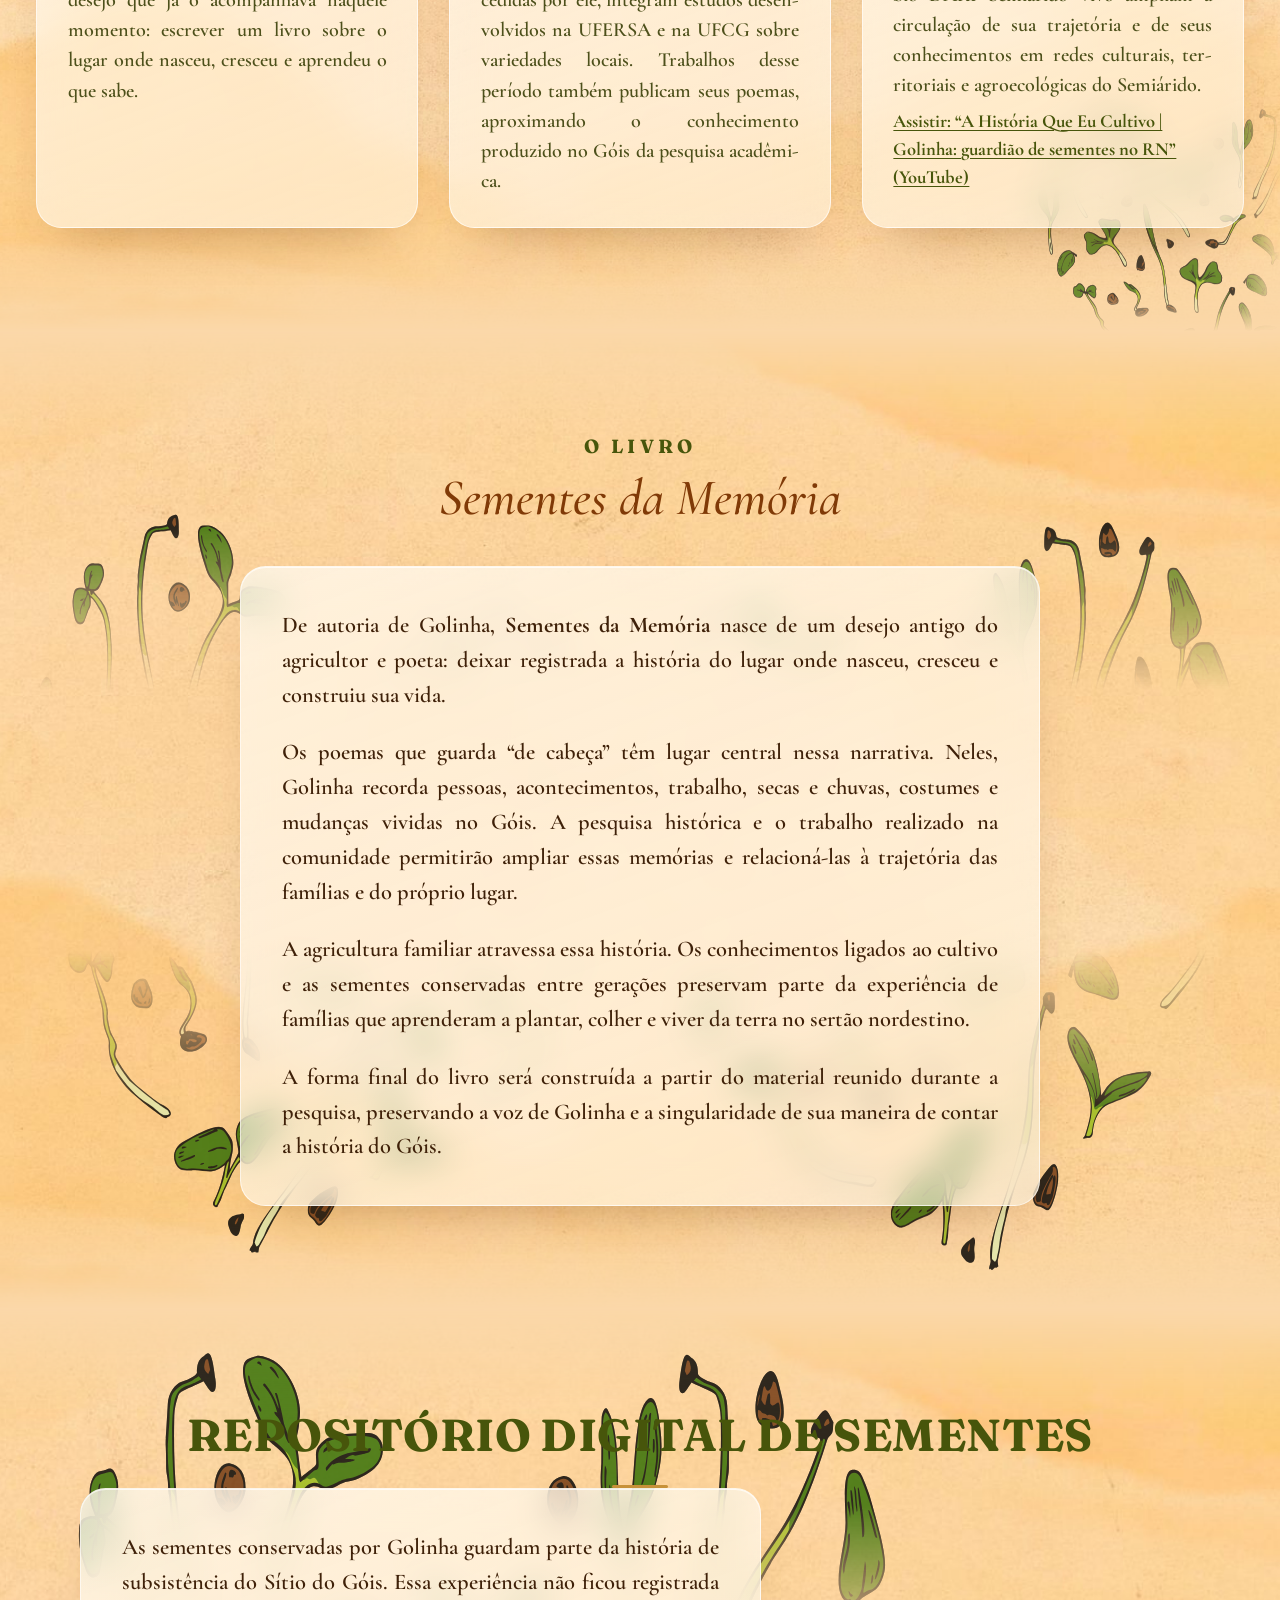
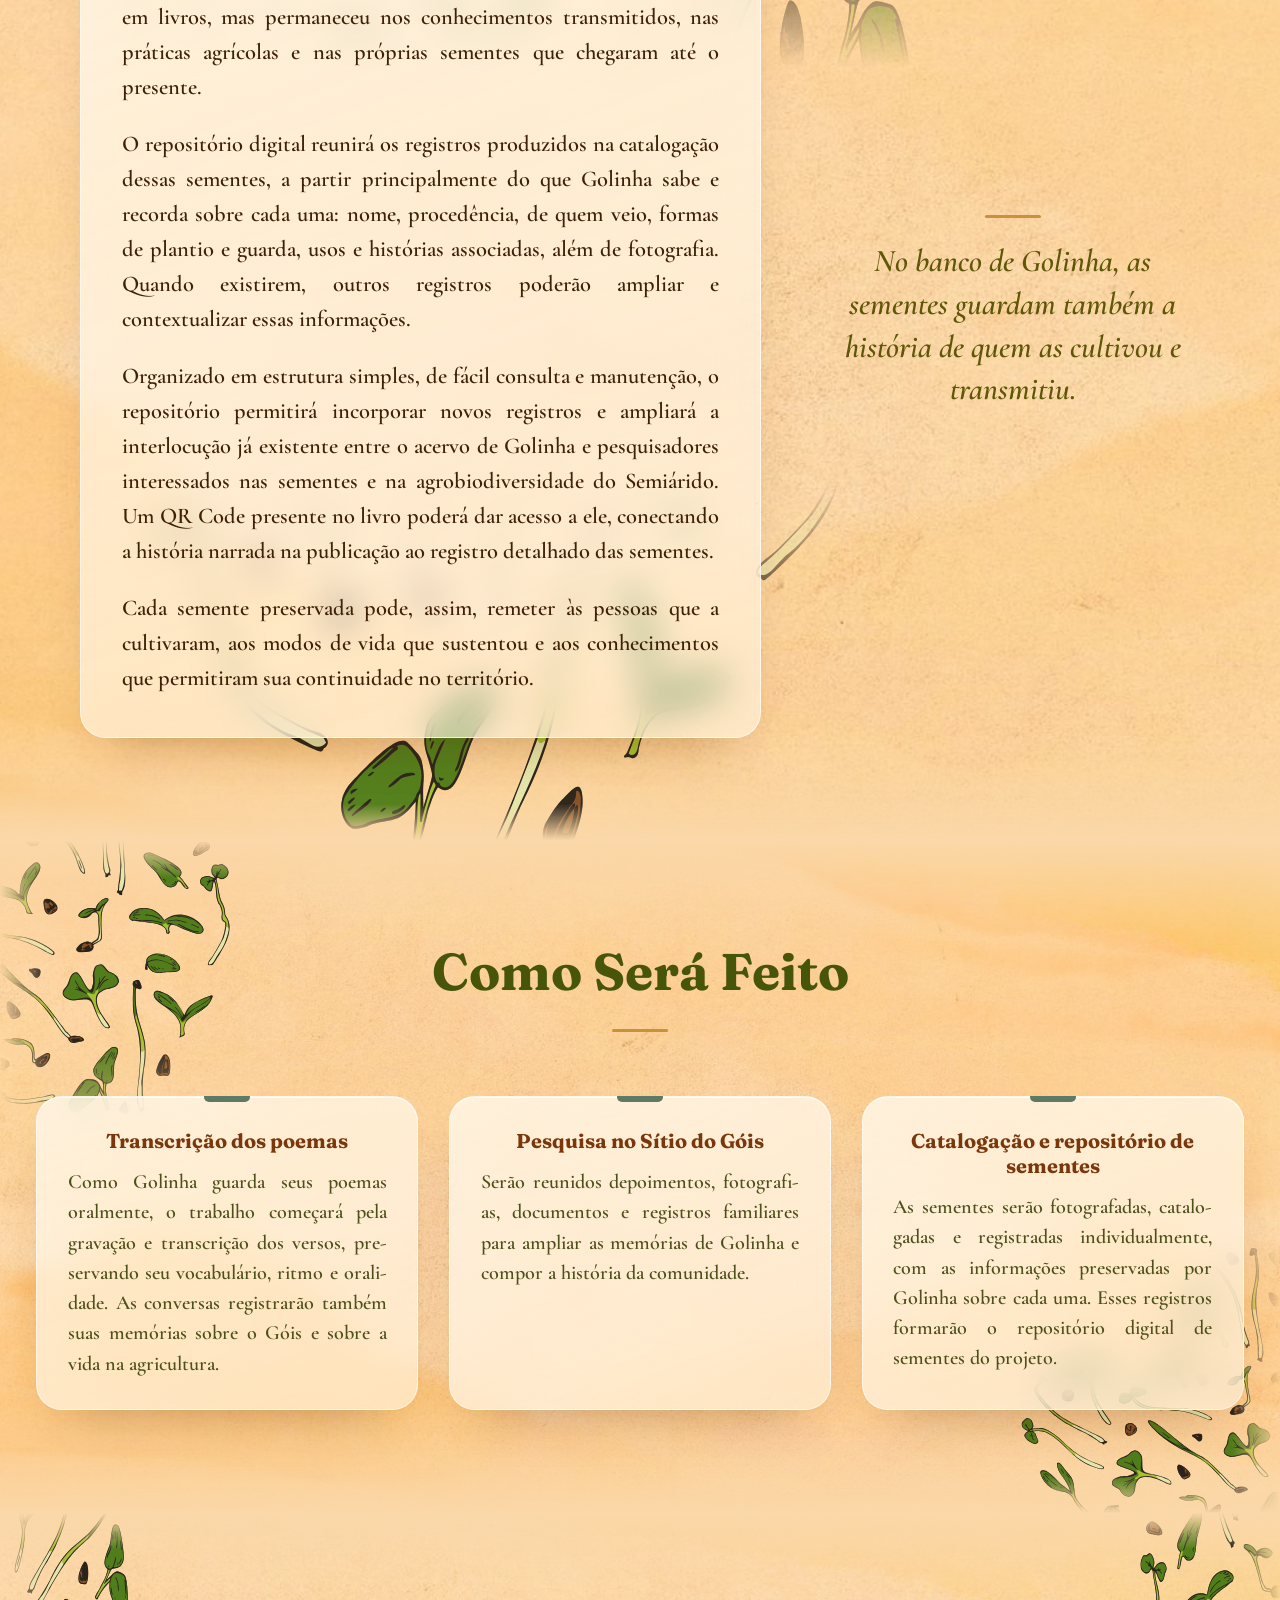
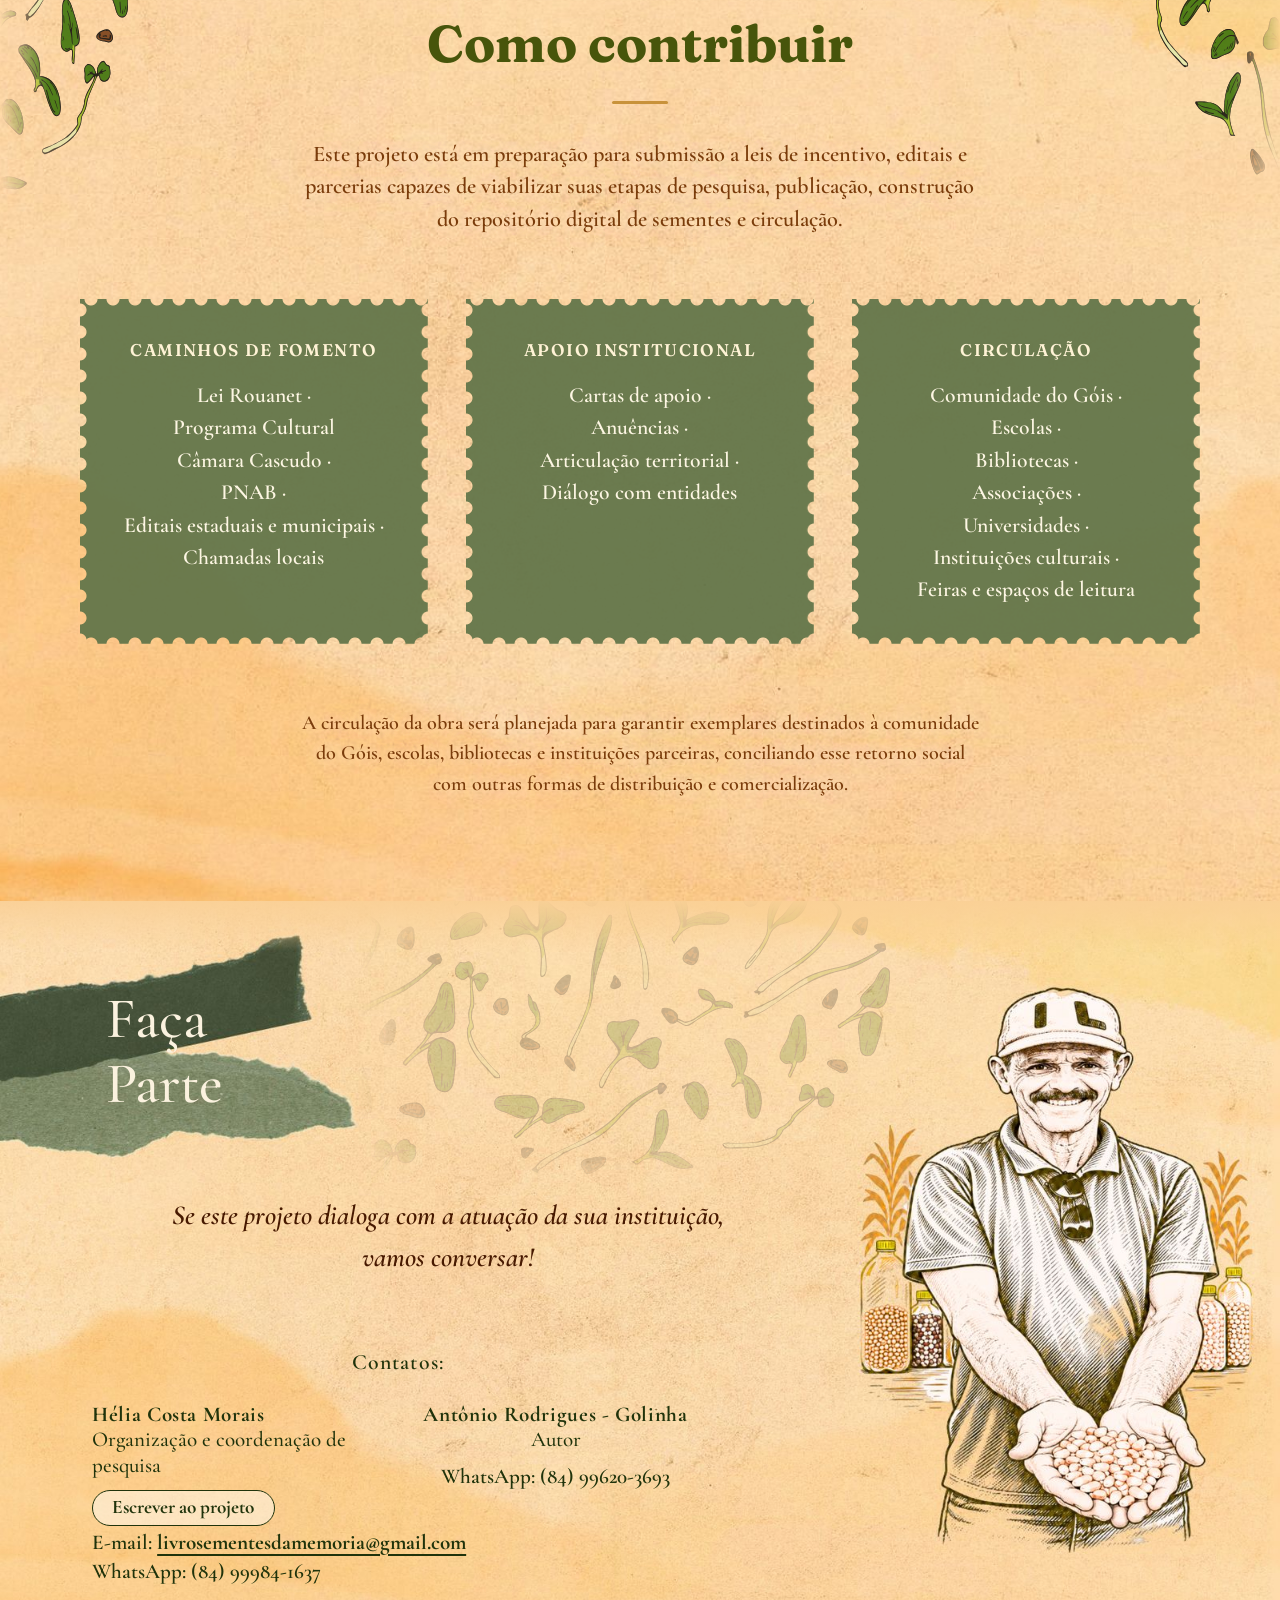
==== commit c1ec4e88: "Update index.html" ====
--- a/index.html
+++ b/index.html
@@ -157,16 +157,19 @@
     </div>
   </section>
 
-  <!-- 8. Sementes que guardam histórias -->
-  <section class="secao s08" id="sementes" style="--fundo:url(img/fundos/f08.jpg); --brotos:url(img/brotos/brotos-08.svg)">
-    <div class="miolo duas destaque-dir">
-      <div class="painel texto revela">
-        <p>As sementes conservadas por Golinha guardam parte da história de subsistência do Sítio do Góis. Durante gerações, famílias aprenderam a plantar, colher, selecionar, guardar e trocar sementes para viver da terra nas condições do sertão. Essa experiência não ficou registrada em livros, mas permaneceu nos conhecimentos transmitidos, nas práticas agrícolas e nas próprias sementes que chegaram até o presente.</p>
-        <p>O registro de cada semente partirá principalmente do que Golinha sabe e recorda sobre ela: seu nome, procedência, de quem veio, formas de plantio e guarda, usos e histórias associadas. Quando existirem, outros registros poderão ampliar e contextualizar essas informações.</p>
-        <p>Cada semente preservada pode, assim, remeter às pessoas que a cultivaram, aos modos de vida que sustentou e aos conhecimentos que permitiram sua continuidade no território.</p>
-        <p>No banco de Golinha, as sementes guardam também a história de uma comunidade que aprendeu a viver da terra e a transmitir esse conhecimento entre gerações.</p>
-      </div>
-      <p class="destaque revela">No banco de Golinha, as sementes guardam também a história de quem as cultivou e transmitiu.</p>
+  <!-- 8. Repositório digital de sementes (reúne o antigo card "Sementes que guardam histórias") -->
+  <section class="secao s08" id="repositorio" style="--fundo:url(img/fundos/f08.jpg); --brotos:url(img/brotos/brotos-08.svg)">
+    <div class="miolo">
+      <h2 class="centro caixa-alta revela">Repositório Digital de Sementes</h2>
+      <div class="duas destaque-dir">
+        <div class="painel texto revela">
+          <p>As sementes conservadas por Golinha guardam parte da história de subsistência do Sítio do Góis. Essa experiência não ficou registrada em livros, mas permaneceu nos conhecimentos transmitidos, nas práticas agrícolas e nas próprias sementes que chegaram até o presente.</p>
+          <p>O repositório digital reunirá os registros produzidos na catalogação dessas sementes, a partir principalmente do que Golinha sabe e recorda sobre cada uma: nome, procedência, de quem veio, formas de plantio e guarda, usos e histórias associadas, além de fotografia. Quando existirem, outros registros poderão ampliar e contextualizar essas informações.</p>
+          <p>Organizado em estrutura simples, de fácil consulta e manutenção, o repositório permitirá incorporar novos registros e ampliará a interlocução já existente entre o acervo de Golinha e pesquisadores interessados nas sementes e na agrobiodiversidade do Semiárido. Um QR Code presente no livro poderá dar acesso a ele, conectando a história narrada na publicação ao registro detalhado das sementes.</p>
+          <p>Cada semente preservada pode, assim, remeter às pessoas que a cultivaram, aos modos de vida que sustentou e aos conhecimentos que permitiram sua continuidade no território.</p>
+        </div>
+        <p class="destaque revela">No banco de Golinha, as sementes guardam também a história de quem as cultivou e transmitiu.</p>
+      </div>
     </div>
   </section>
 
@@ -187,19 +190,6 @@
           <h3>Catalogação e repositório de sementes</h3>
           <p>As sementes serão fo&shy;to&shy;gra&shy;fa&shy;das, ca&shy;ta&shy;lo&shy;ga&shy;das e re&shy;gis&shy;tra&shy;das in&shy;di&shy;vi&shy;du&shy;al&shy;men&shy;te, com as in&shy;for&shy;ma&shy;ções pre&shy;ser&shy;va&shy;das por Golinha sobre cada uma. Esses re&shy;gis&shy;tros formarão o re&shy;po&shy;si&shy;tó&shy;rio digital de sementes do projeto.</p>
         </article>
-      </div>
-    </div>
-  </section>
-
-  <!-- 10. Repositório digital de sementes -->
-  <section class="secao s10" id="repositorio" style="--fundo:url(img/fundos/f10.jpg); --brotos:url(img/brotos/brotos-10.svg)">
-    <div class="miolo estreito">
-      <h2 class="centro caixa-alta revela">Repositório Digital de Sementes</h2>
-      <div class="painel texto revela">
-        <p>O repositório digital reunirá os registros produzidos durante a catalogação das sementes conservadas por Golinha. Cada entrada contará com fotografia e com as informações disponíveis sobre identificação, procedência, cultivo, guarda, usos e circulação.</p>
-        <p>O repositório será organizado em uma estrutura simples, de fácil consulta e manutenção, que permita incorporar novos registros e preservar de forma ordenada as informações reunidas durante a pesquisa.</p>
-        <p>O repositório também amplia uma interlocução já existente entre o acervo de Golinha e pesquisadores interessados nas sementes e na agrobiodiversidade do Semiárido, oferecendo uma referência organizada para futuras consultas e estudos.</p>
-        <p>Um QR Code presente no livro poderá dar acesso ao repositório digital, conectando a história narrada na publicação ao registro detalhado das sementes.</p>
       </div>
     </div>
   </section>
@@ -288,6 +278,7 @@
       <div class="pessoa p2">
         <strong>Antônio Rodrigues - Golinha</strong>
         <span>Autor</span>
+        <span class="contato-linha" data-contato-telefone-autor hidden></span>
       </div>
     </div>
     <img class="fim-golinha" src="img/golinha-ilustracao.webp" alt="Ilustração de Golinha, de boné e camisa polo, com as mãos estendidas segurando sementes" width="738" height="1107" loading="lazy">
--- a/styles.css
+++ b/styles.css
@@ -188,6 +188,7 @@
 .contato-linha a:hover{text-decoration-thickness:.16em}
 .pessoa .contato-linha span{display:inline}
 .pessoa .contato-linha{white-space:nowrap}
+.p2 .contato-linha{margin-top:.9cqw}
 .botao-contato{display:inline-block;margin-top:.9cqw;padding:.45cqw 1.5cqw;border:max(1.5px,.12cqw) solid #20330b;border-radius:999px;background:rgba(255,248,235,.55);color:#20330b;font-weight:700;font-size:1.5cqw;text-decoration:none;transition:background .2s}
 .botao-contato:hover{background:rgba(255,248,235,.9)}
 
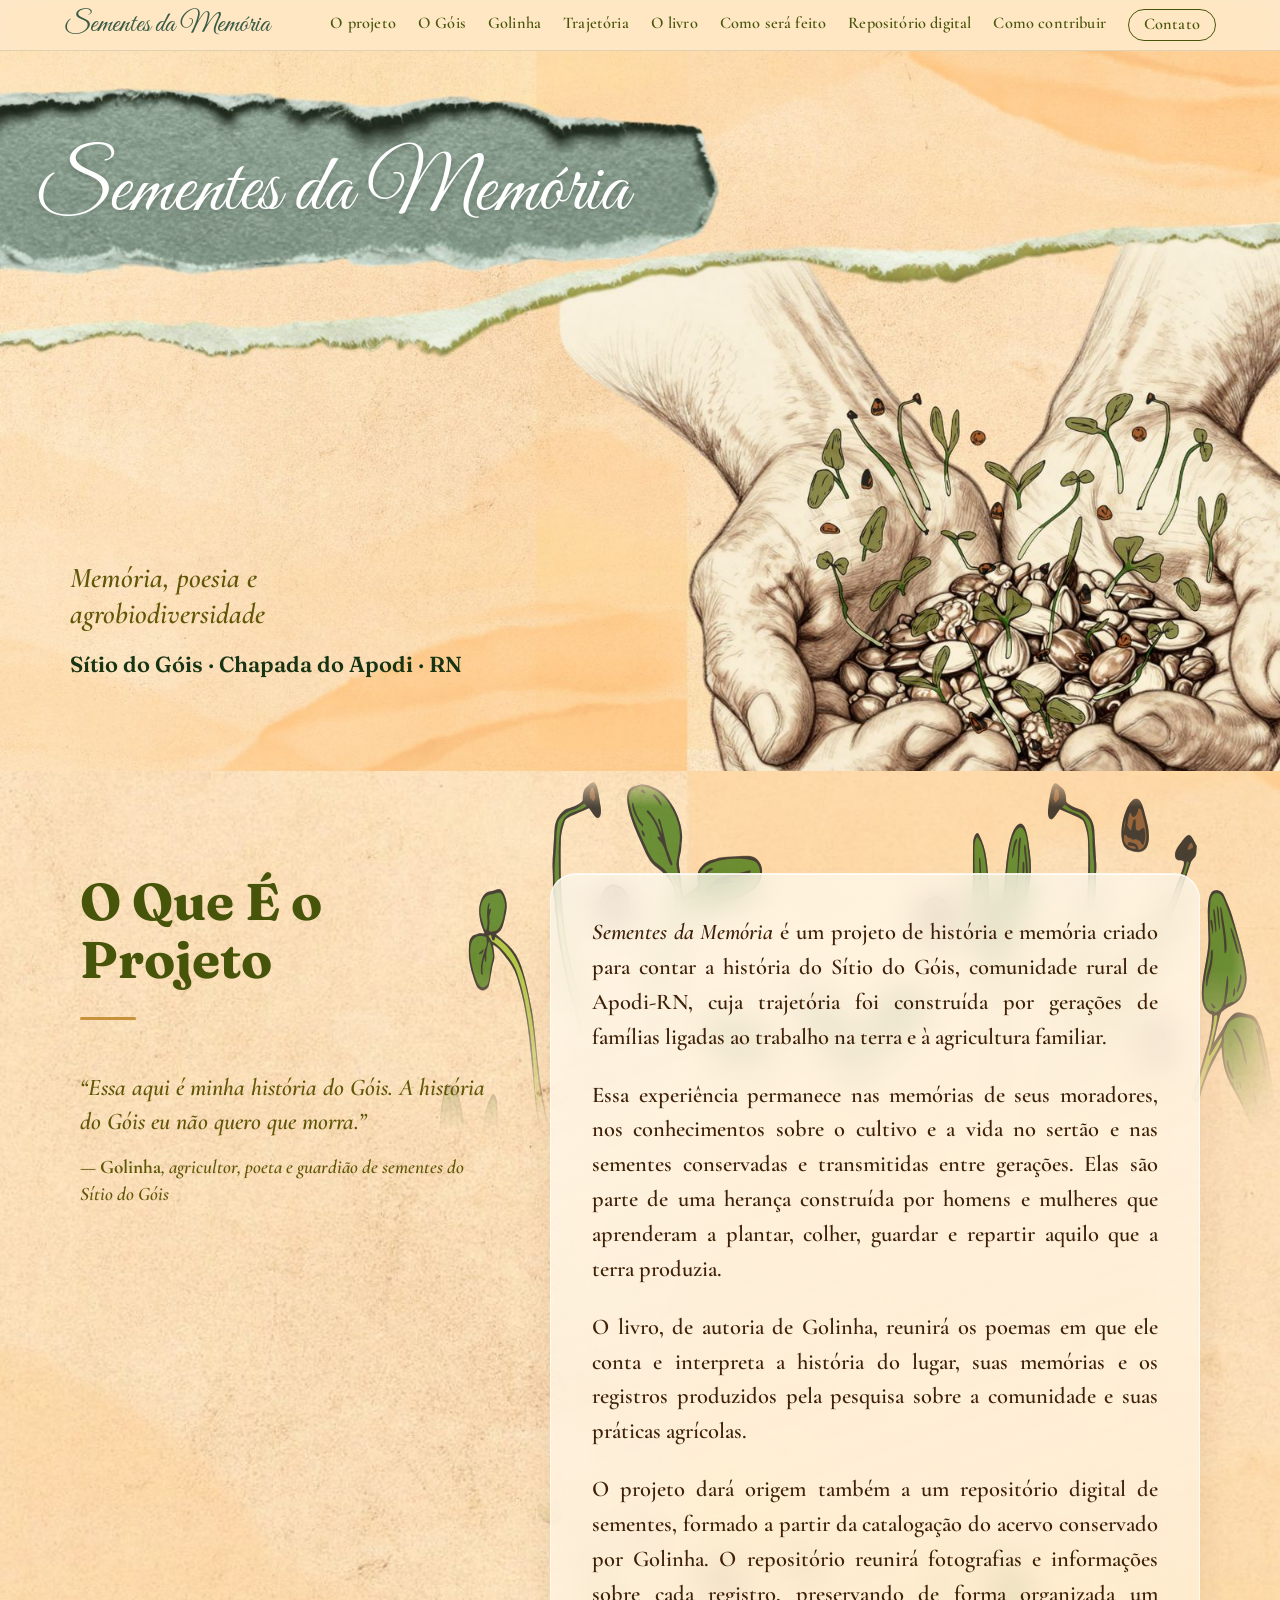
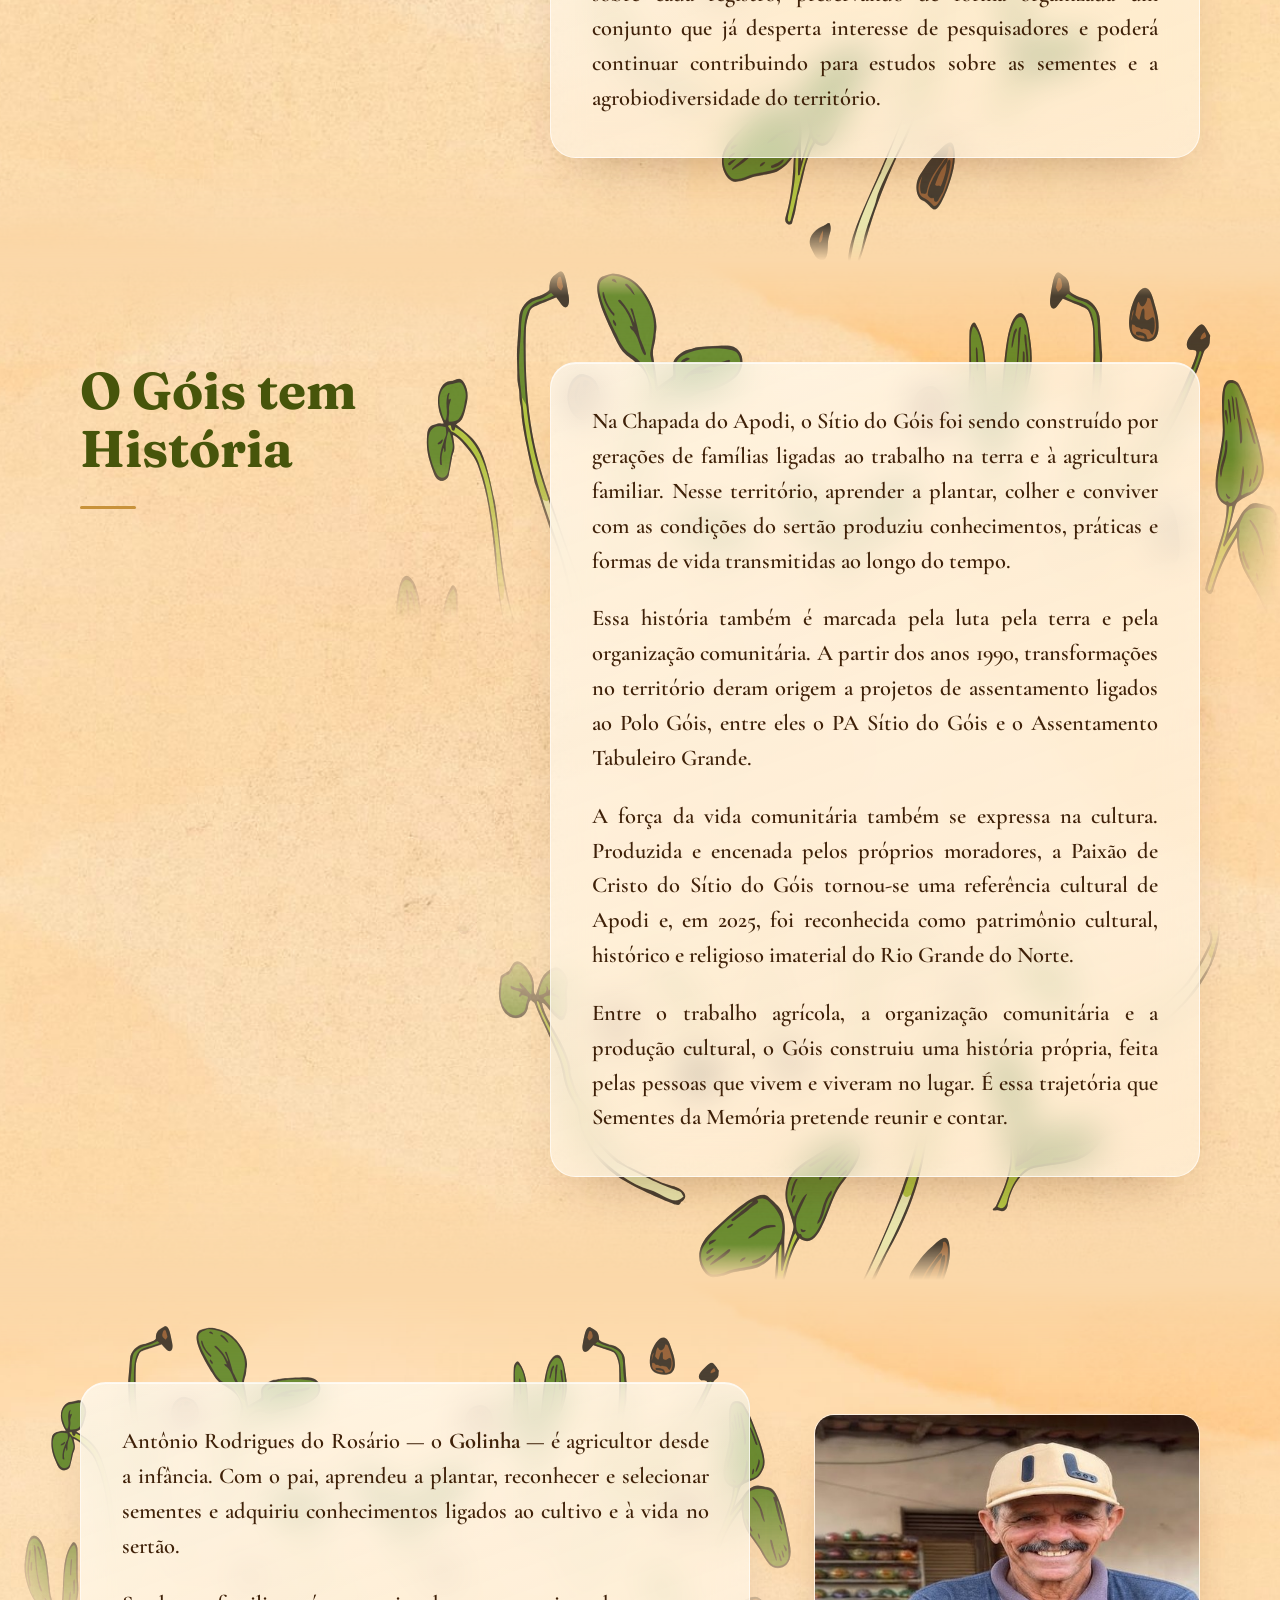
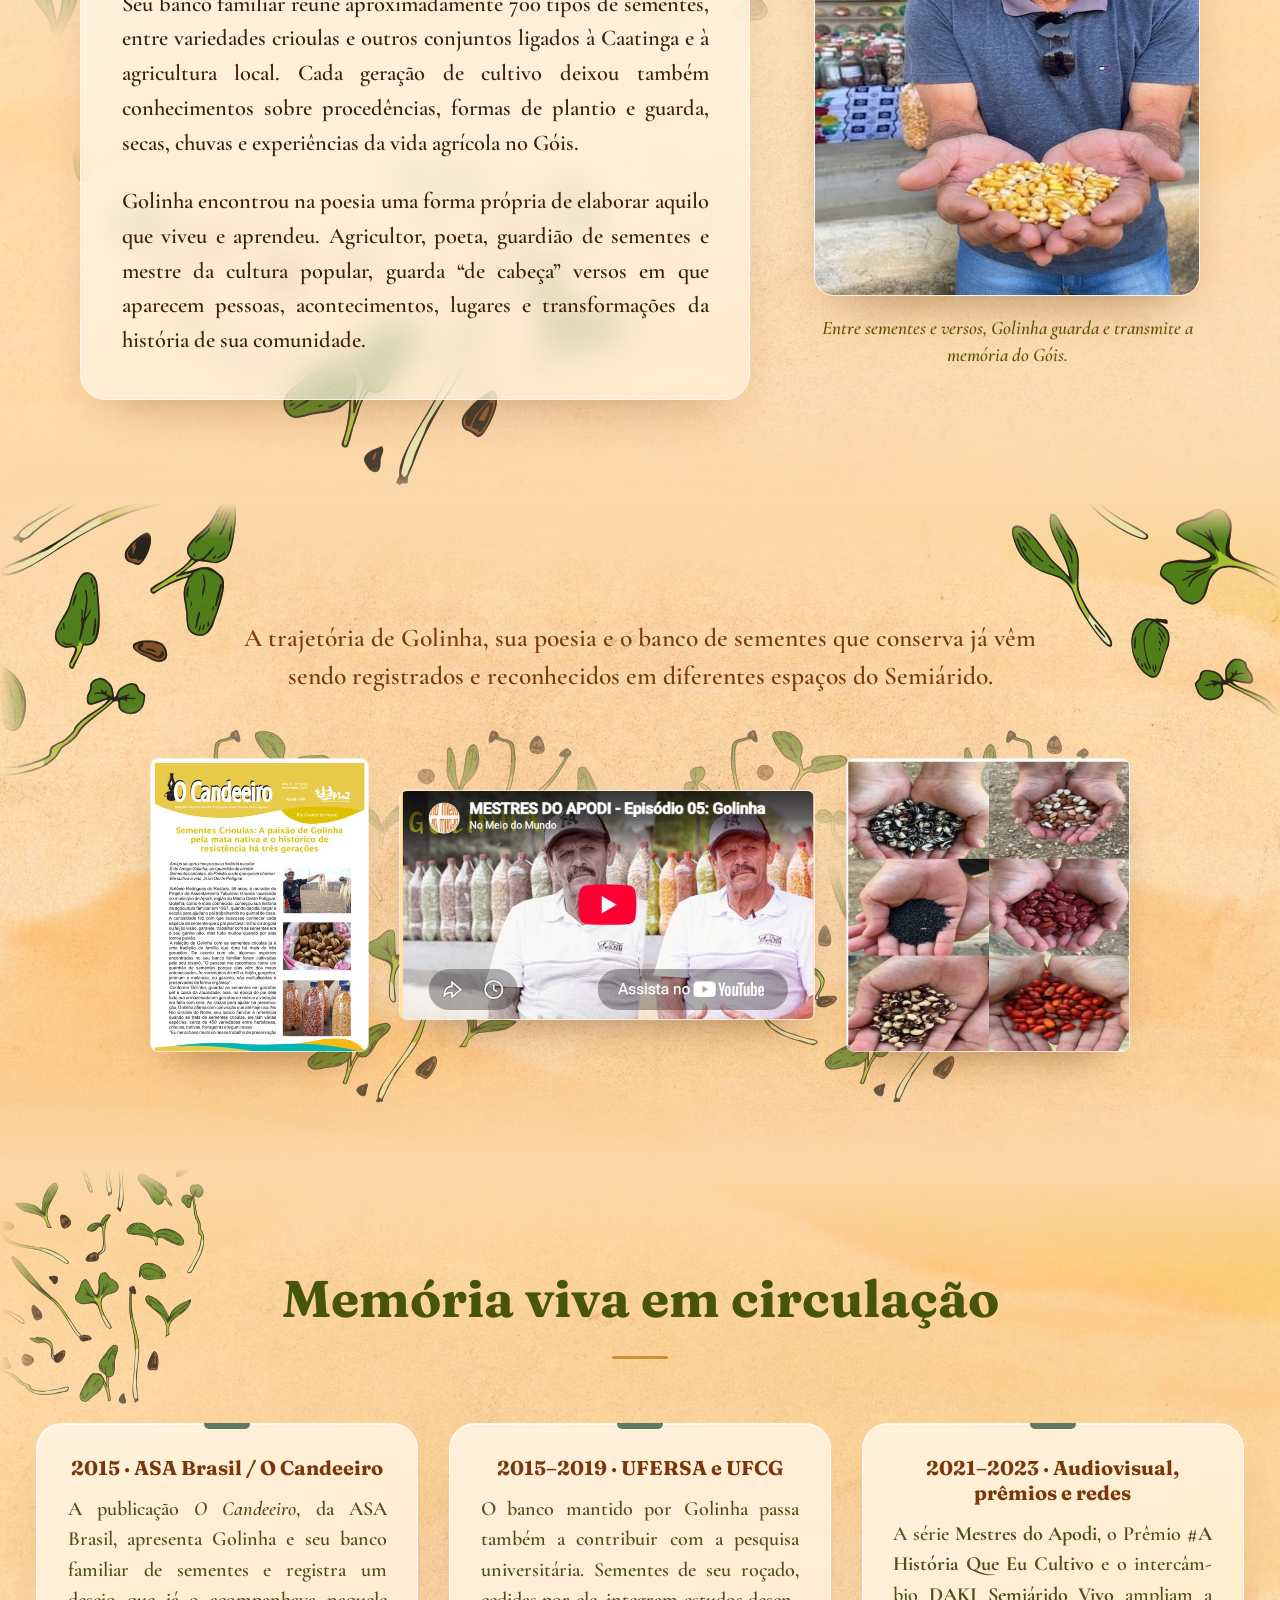
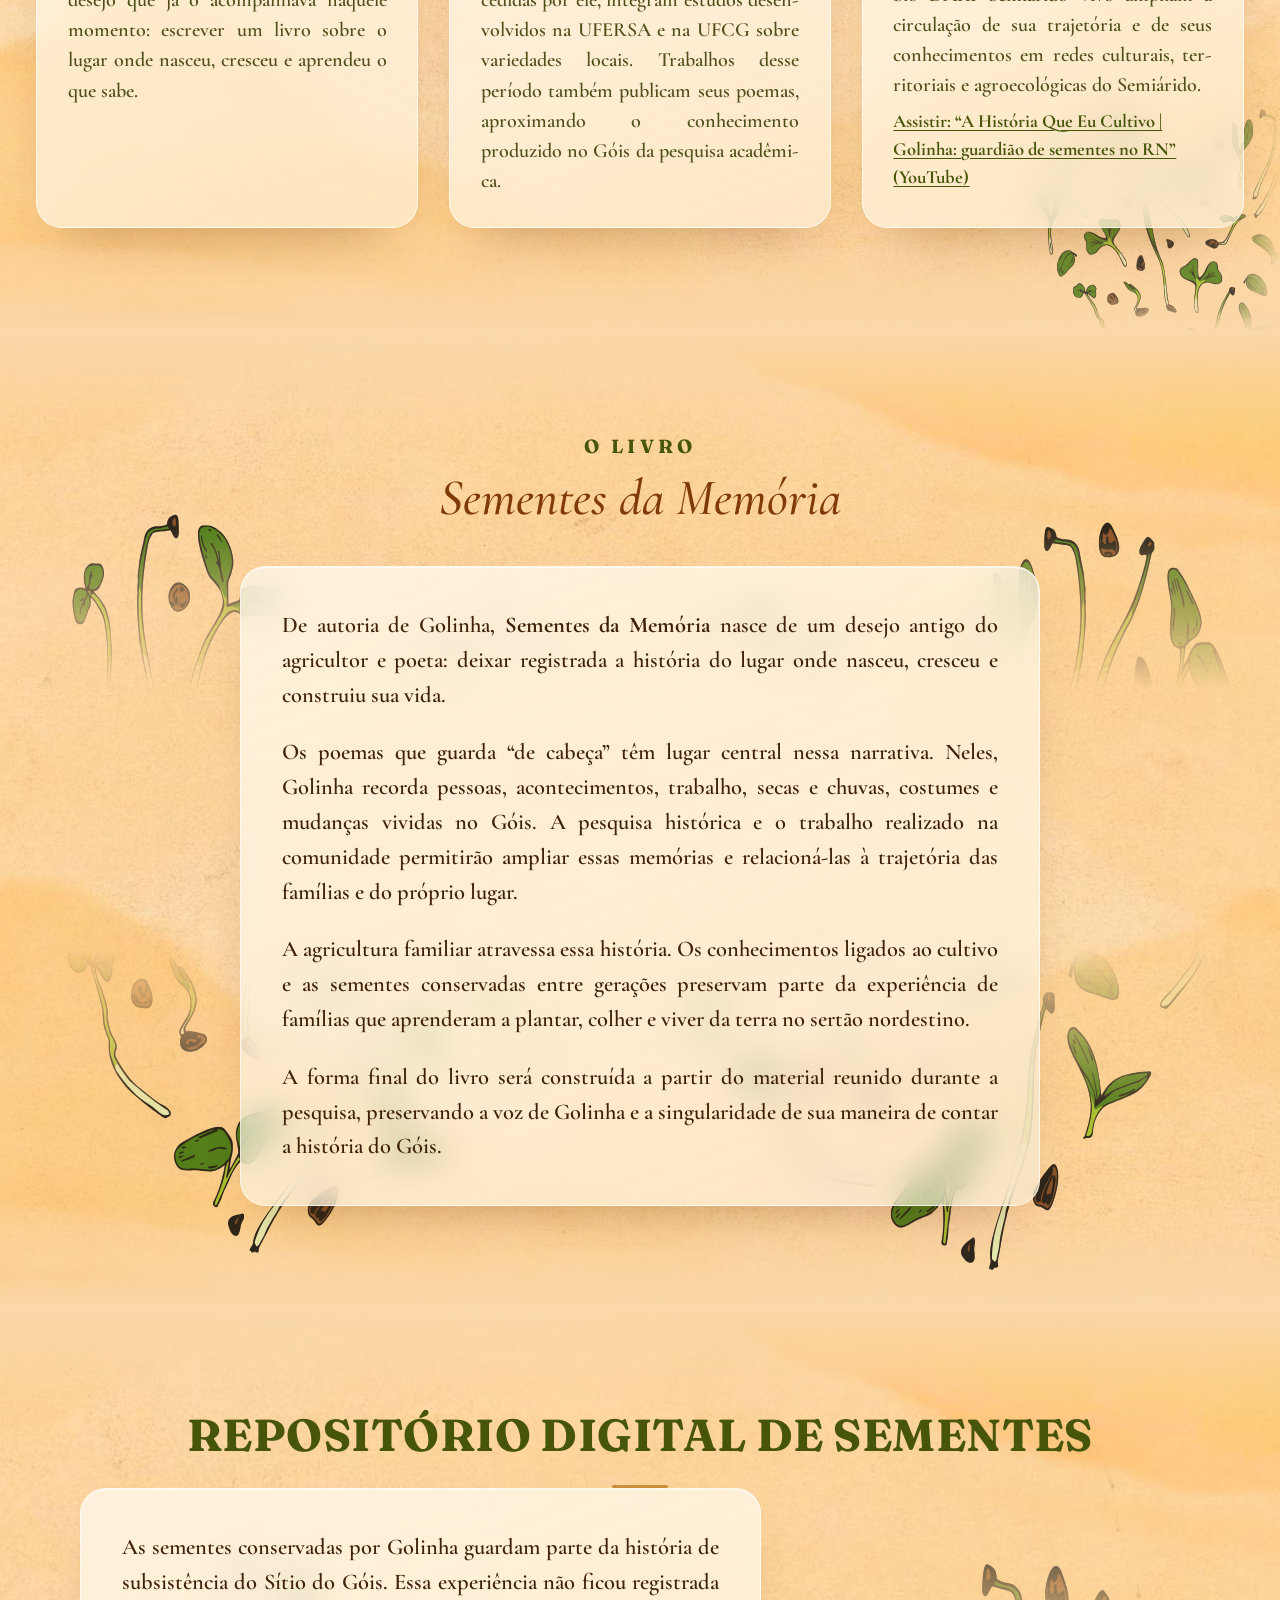
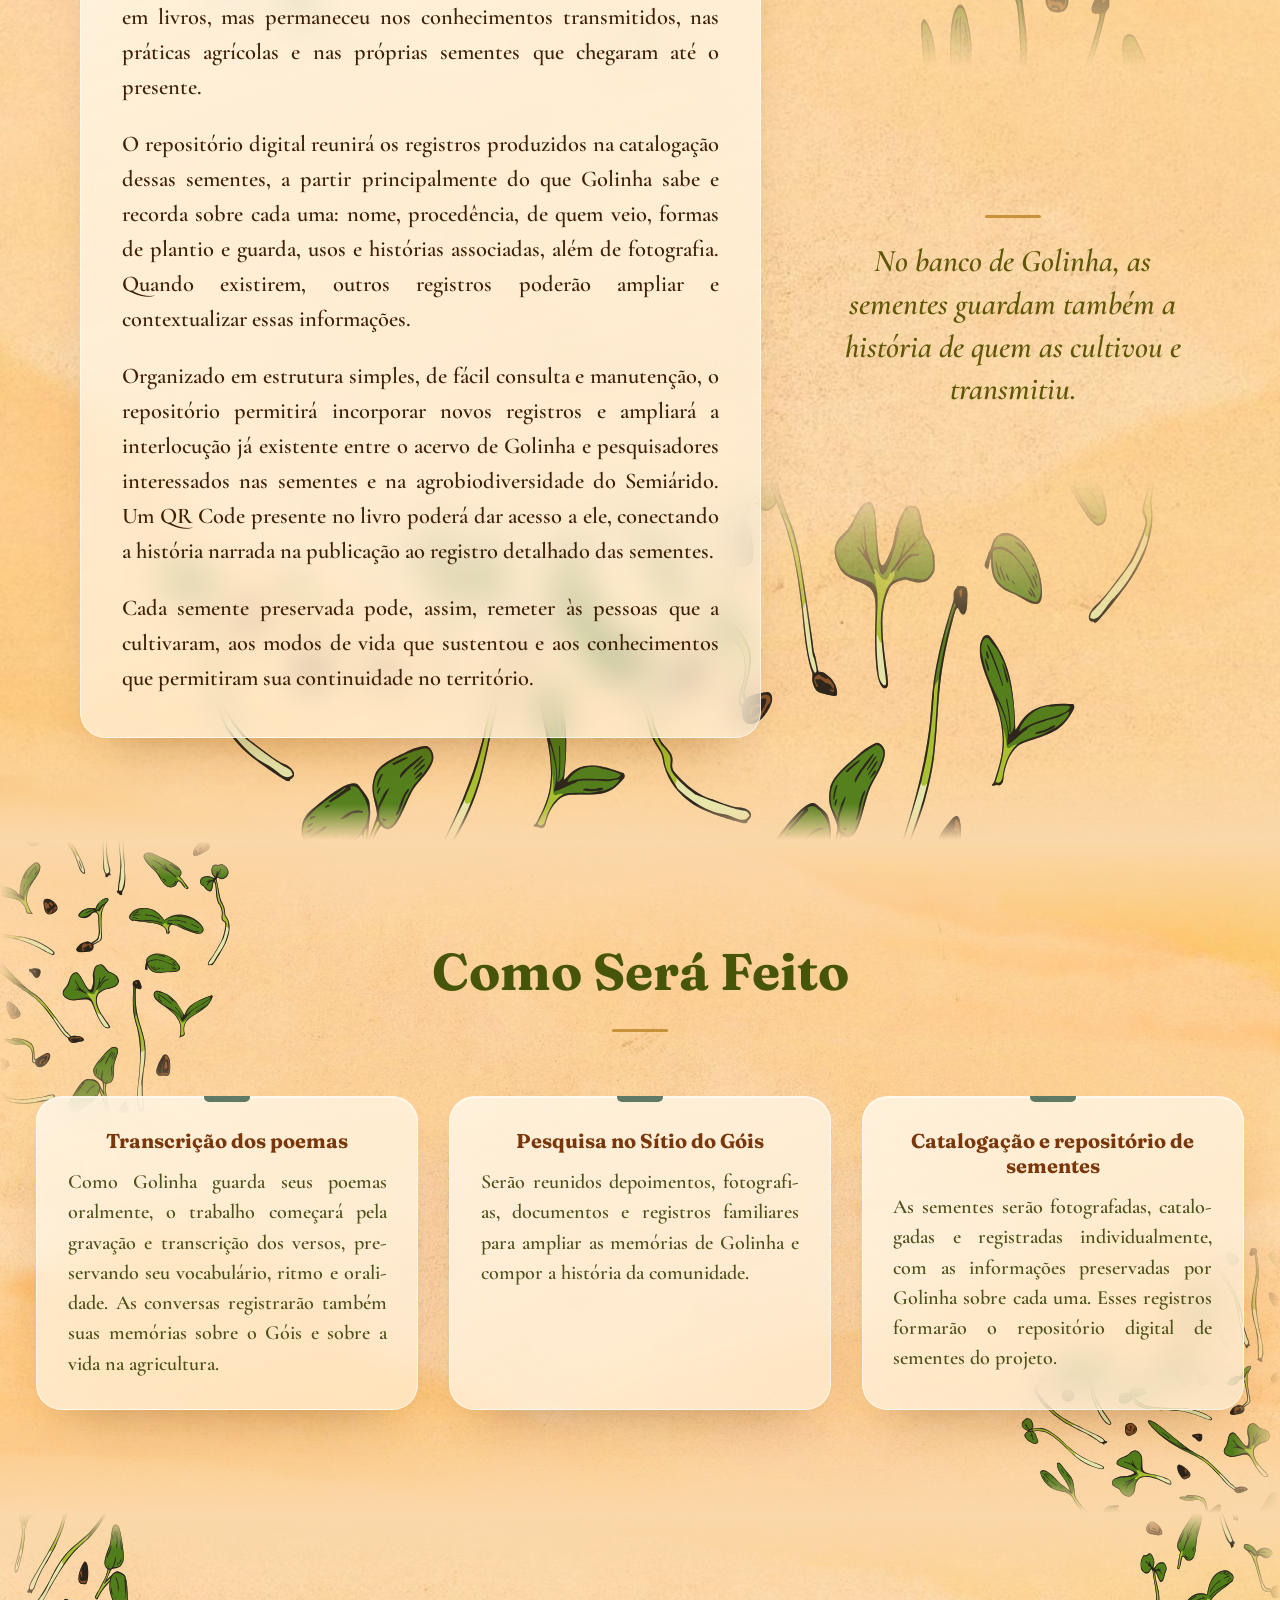
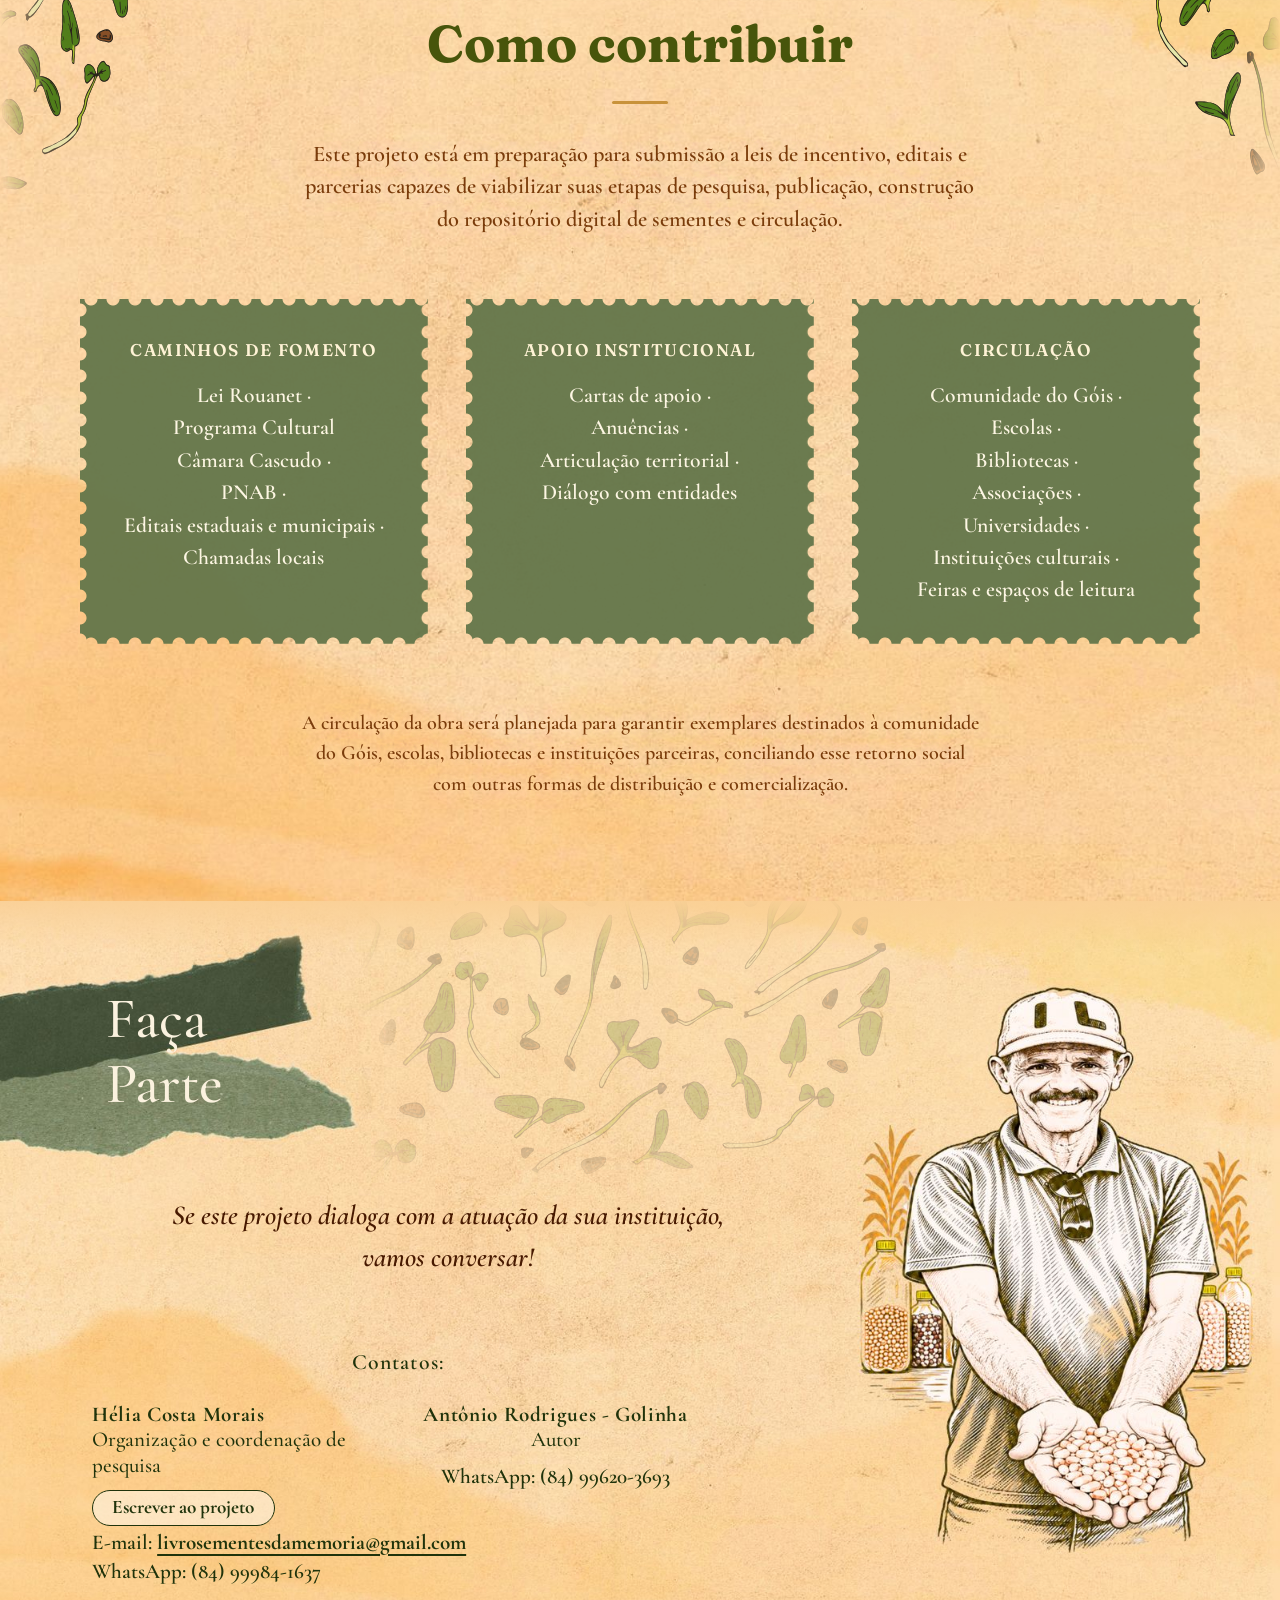
==== commit 6b8e778c: "Update index.html" ====
--- a/index.html
+++ b/index.html
@@ -158,7 +158,7 @@
   </section>
 
   <!-- 8. Repositório digital de sementes (reúne o antigo card "Sementes que guardam histórias") -->
-  <section class="secao s08" id="repositorio" style="--fundo:url(img/fundos/f08.jpg); --brotos:url(img/brotos/brotos-08.svg)">
+  <section class="secao s08" id="repositorio" style="--fundo:url(img/fundos/f10.jpg); --brotos:url(img/brotos/brotos-10.svg)">
     <div class="miolo">
       <h2 class="centro caixa-alta revela">Repositório Digital de Sementes</h2>
       <div class="duas destaque-dir">
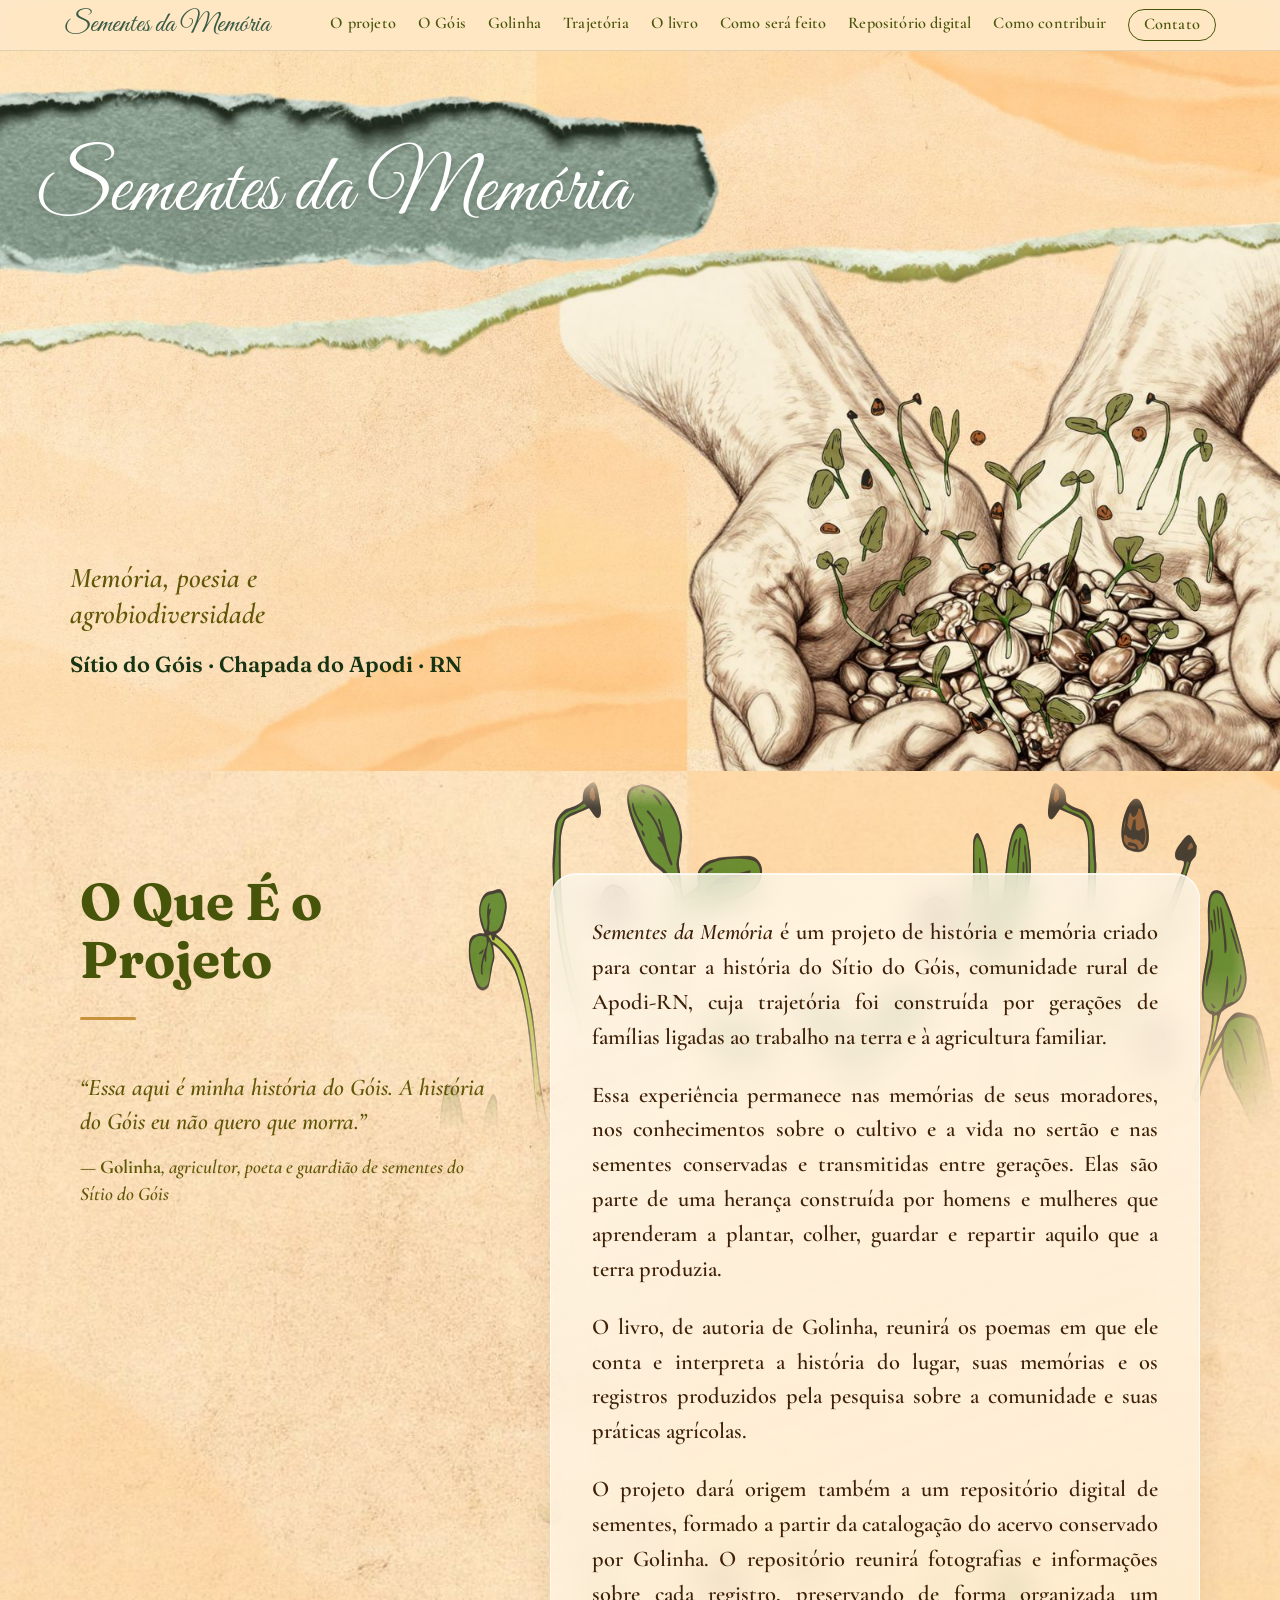
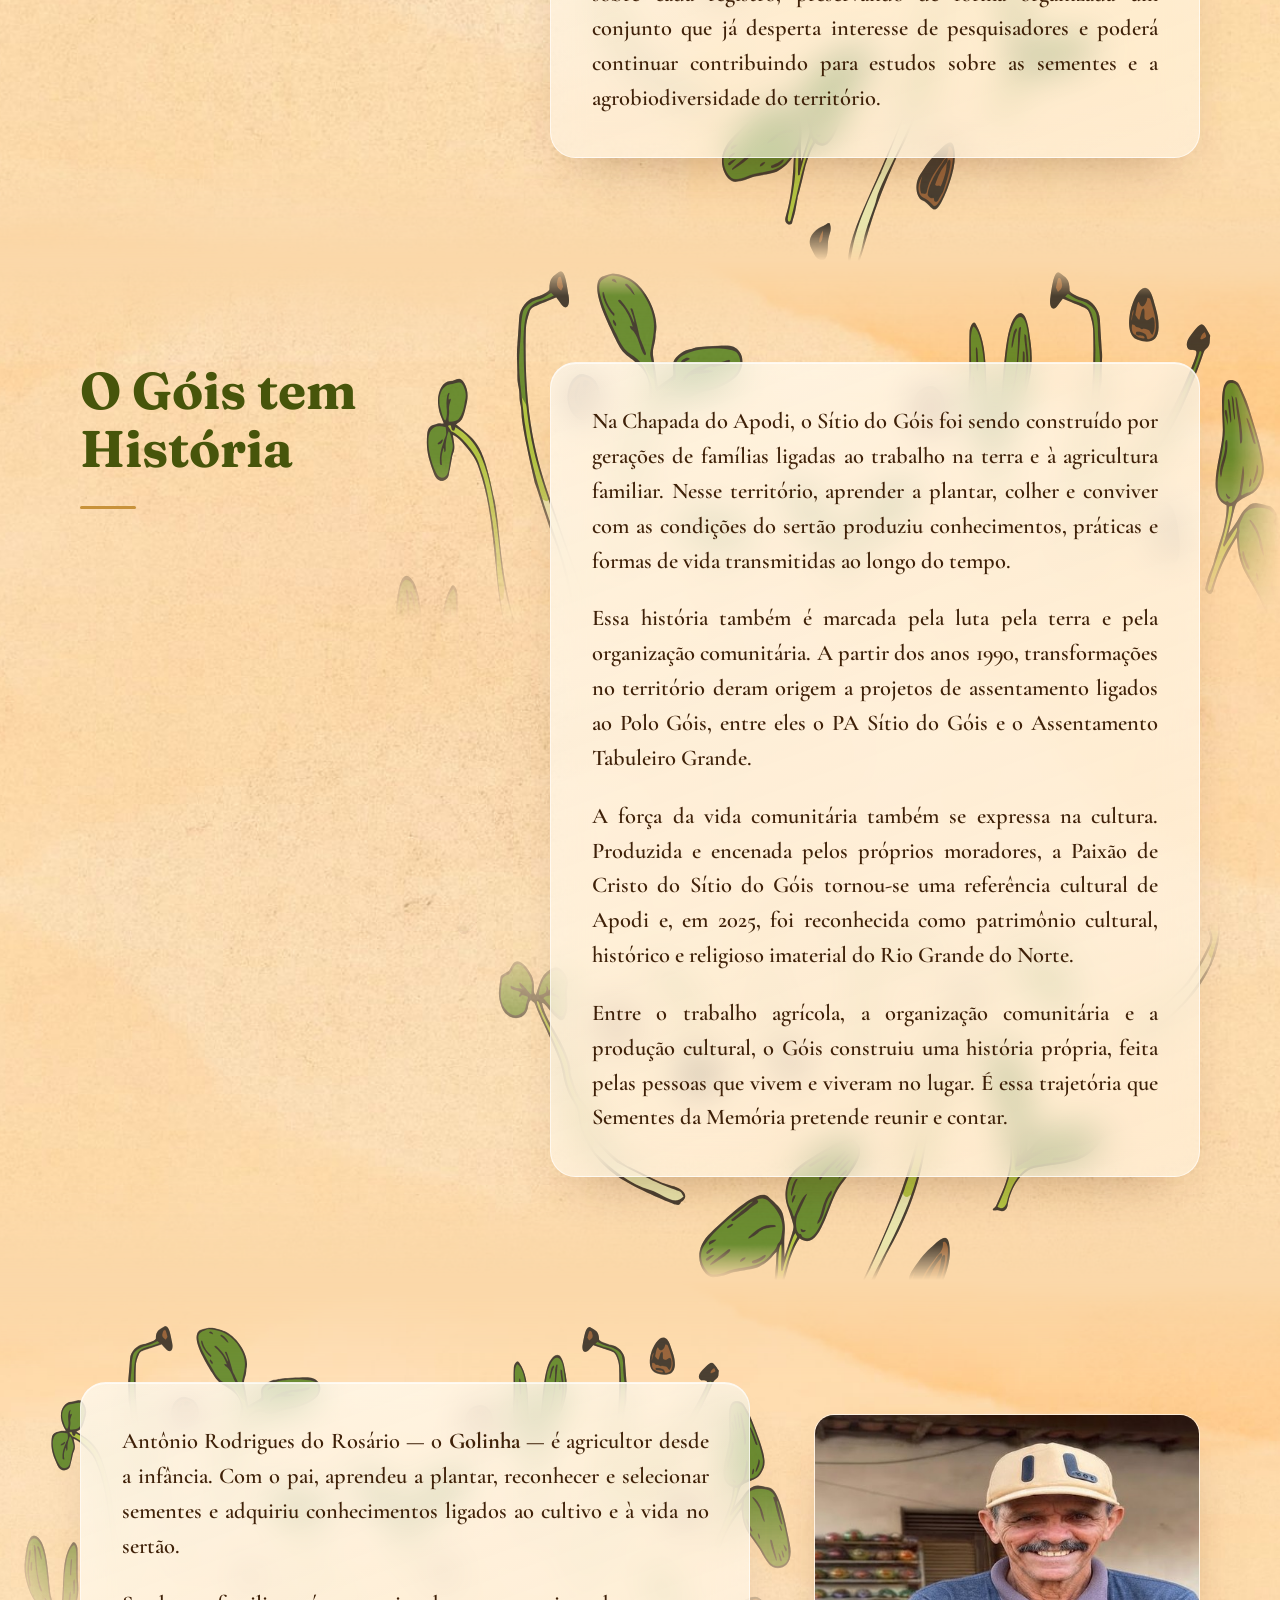
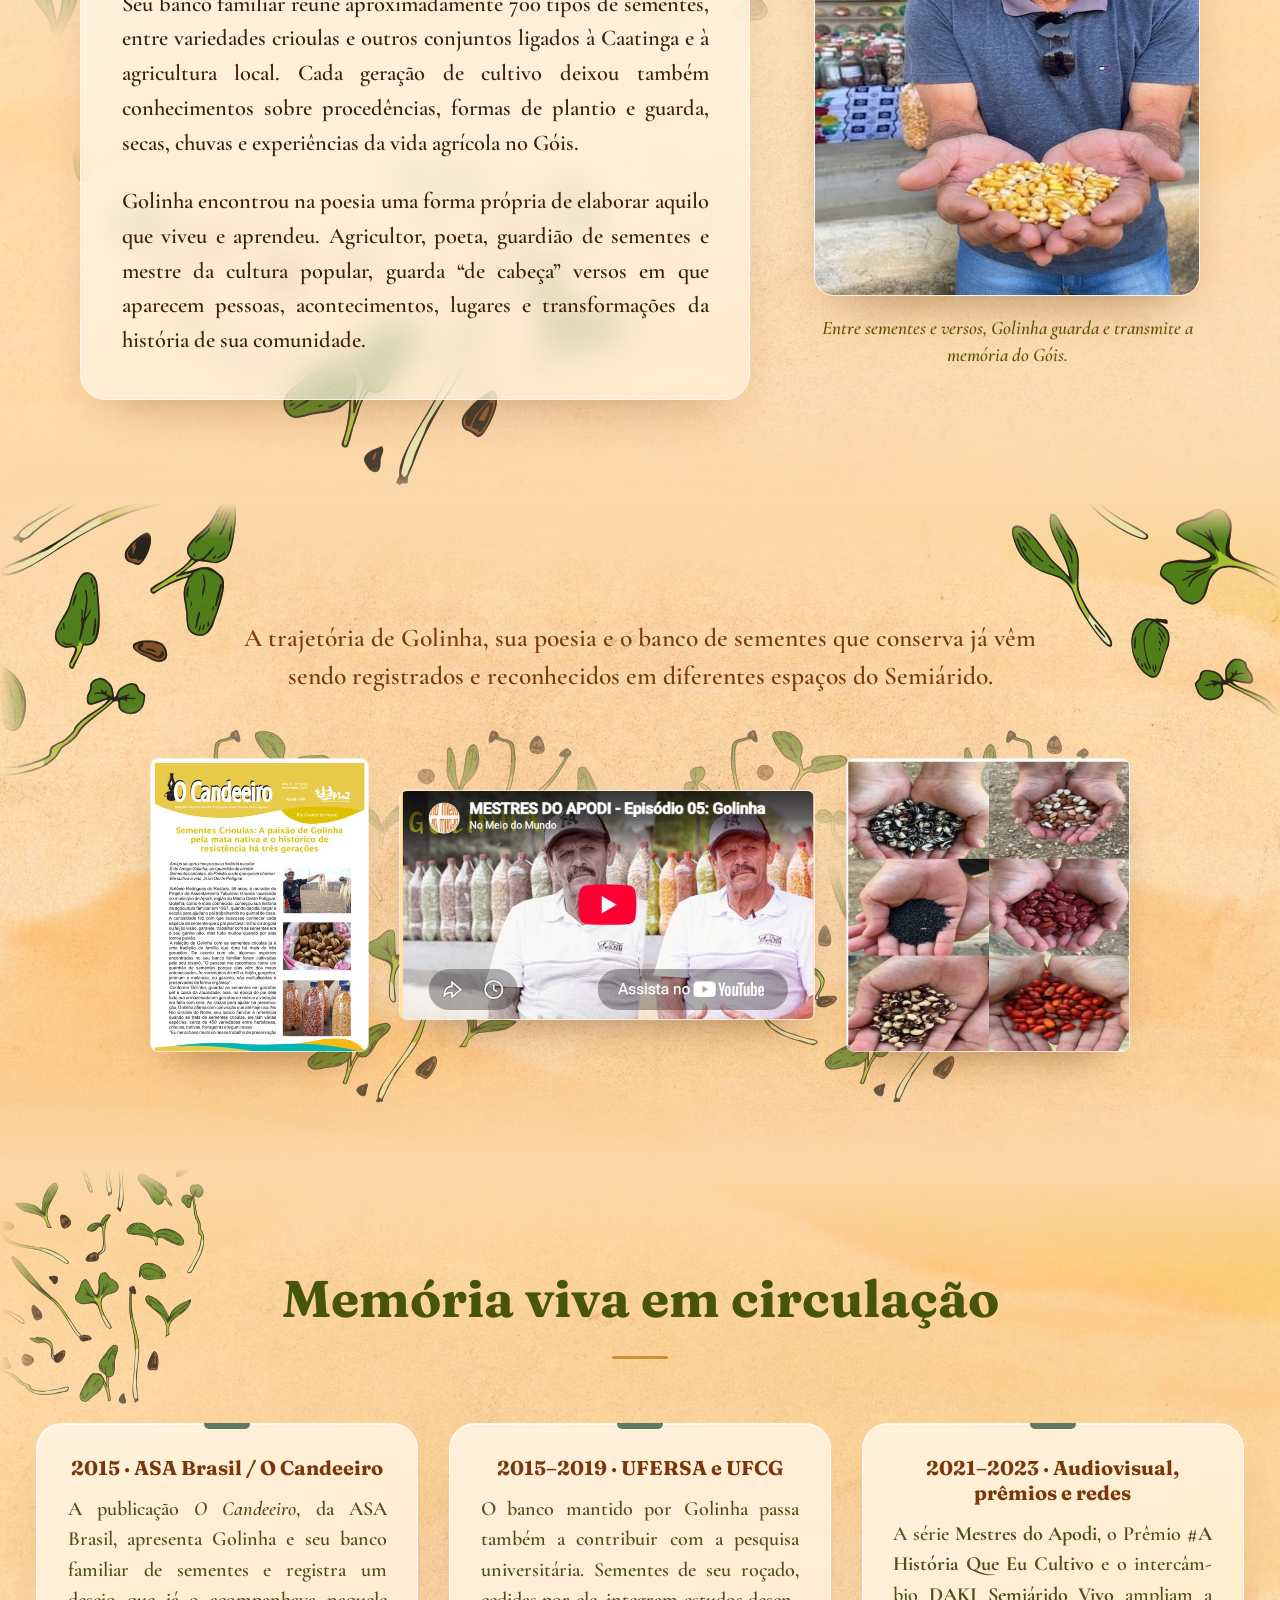
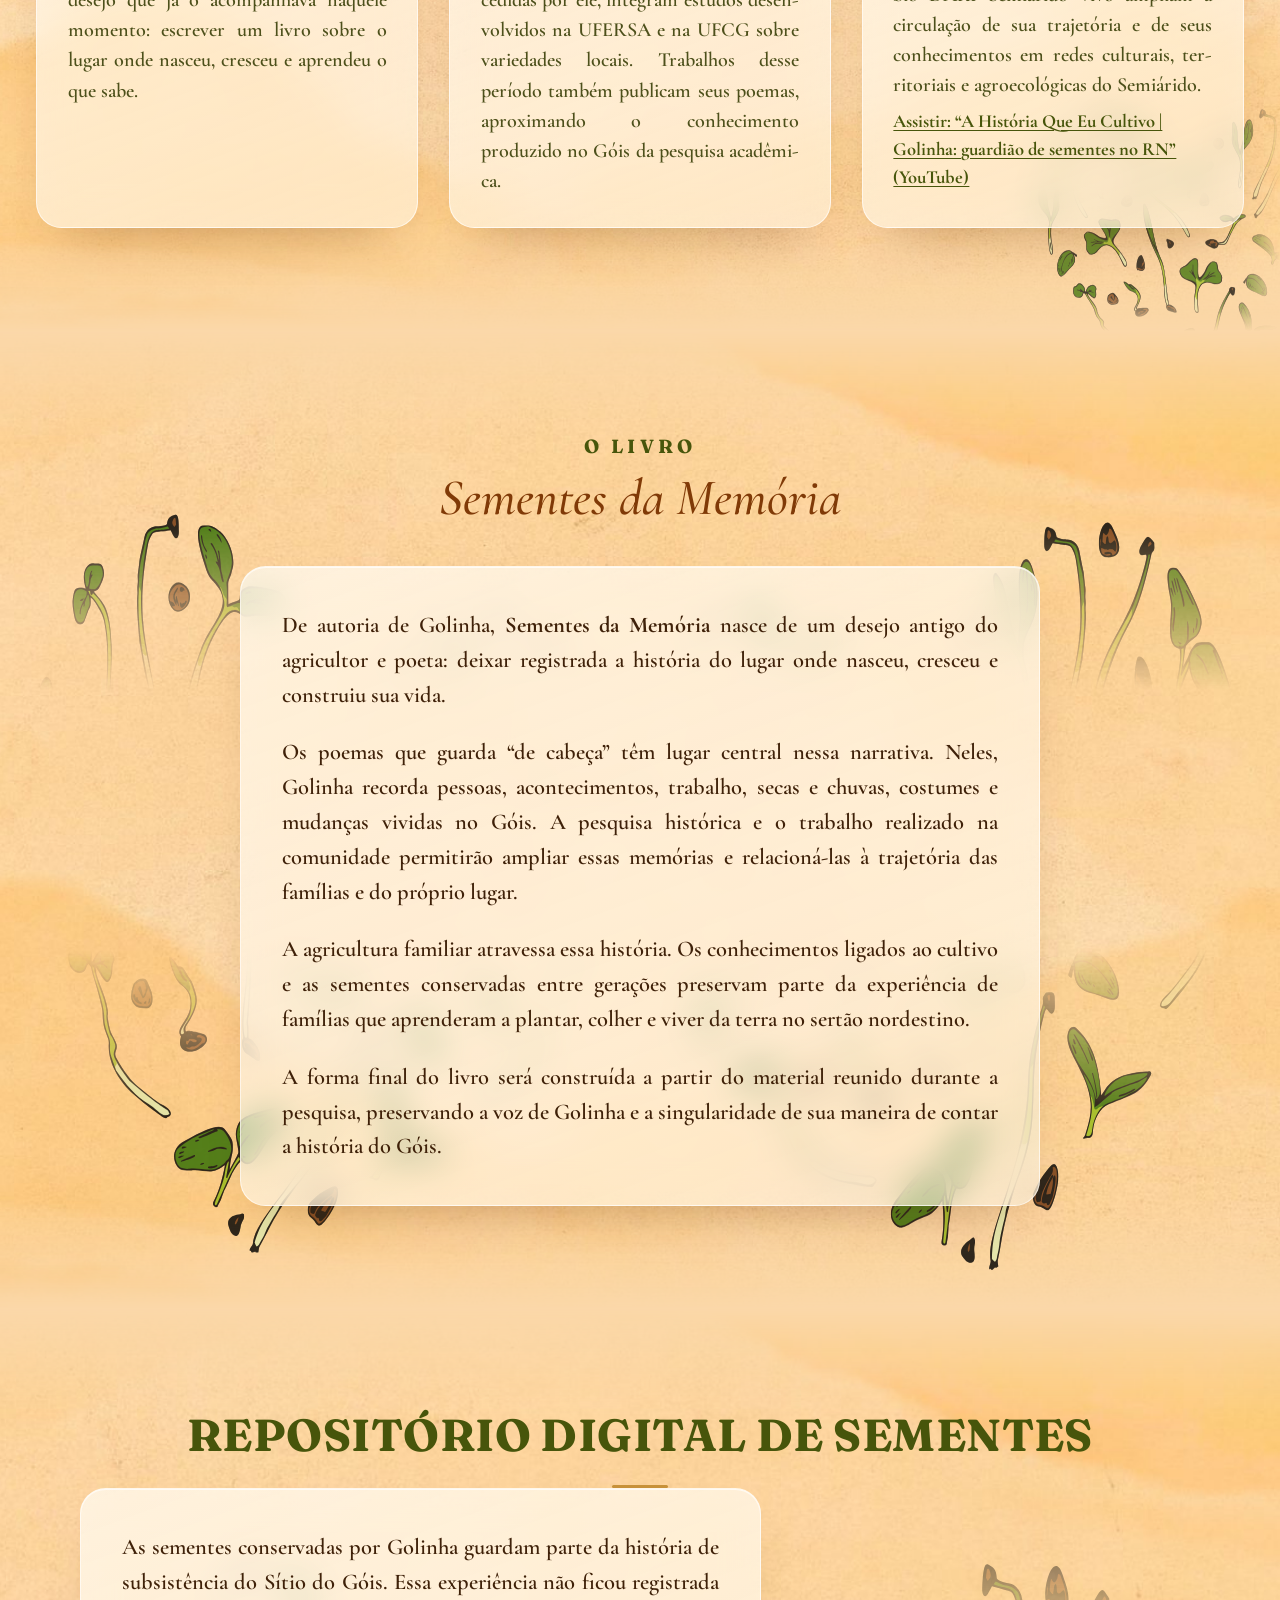
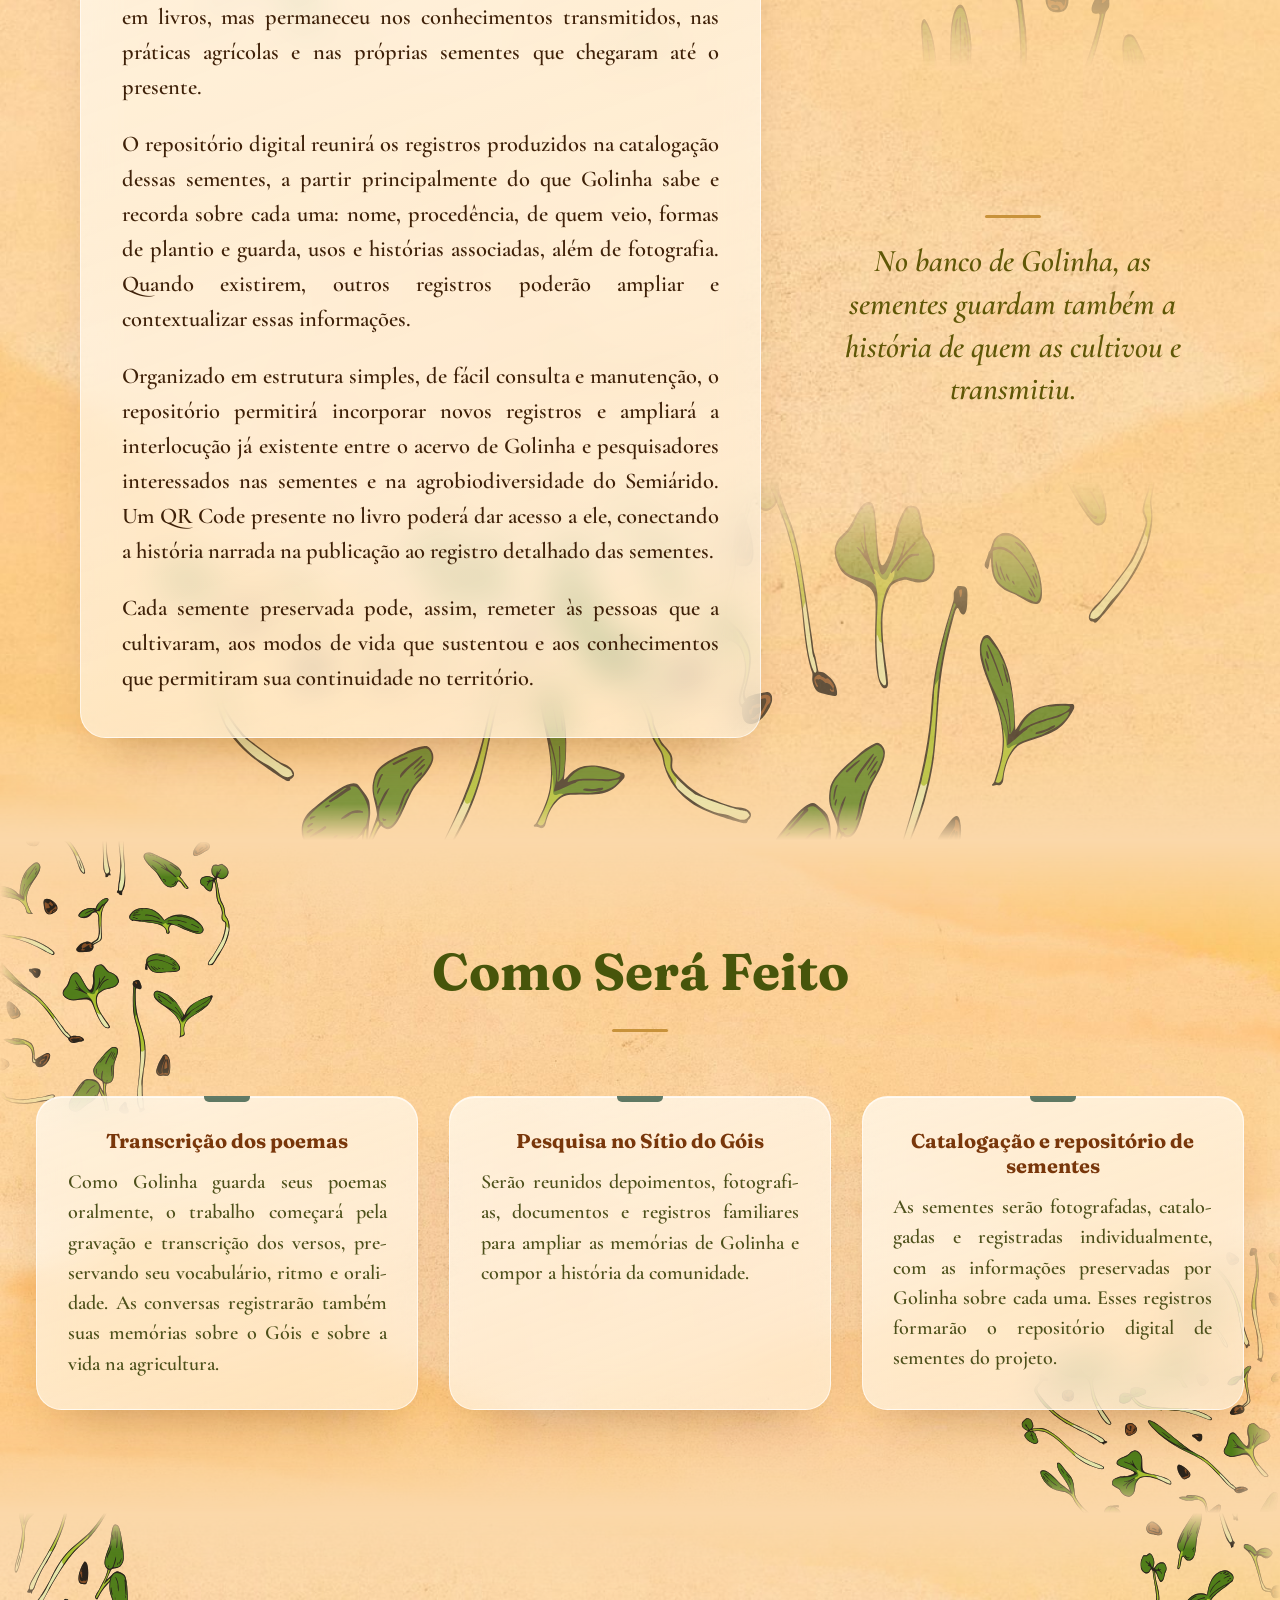
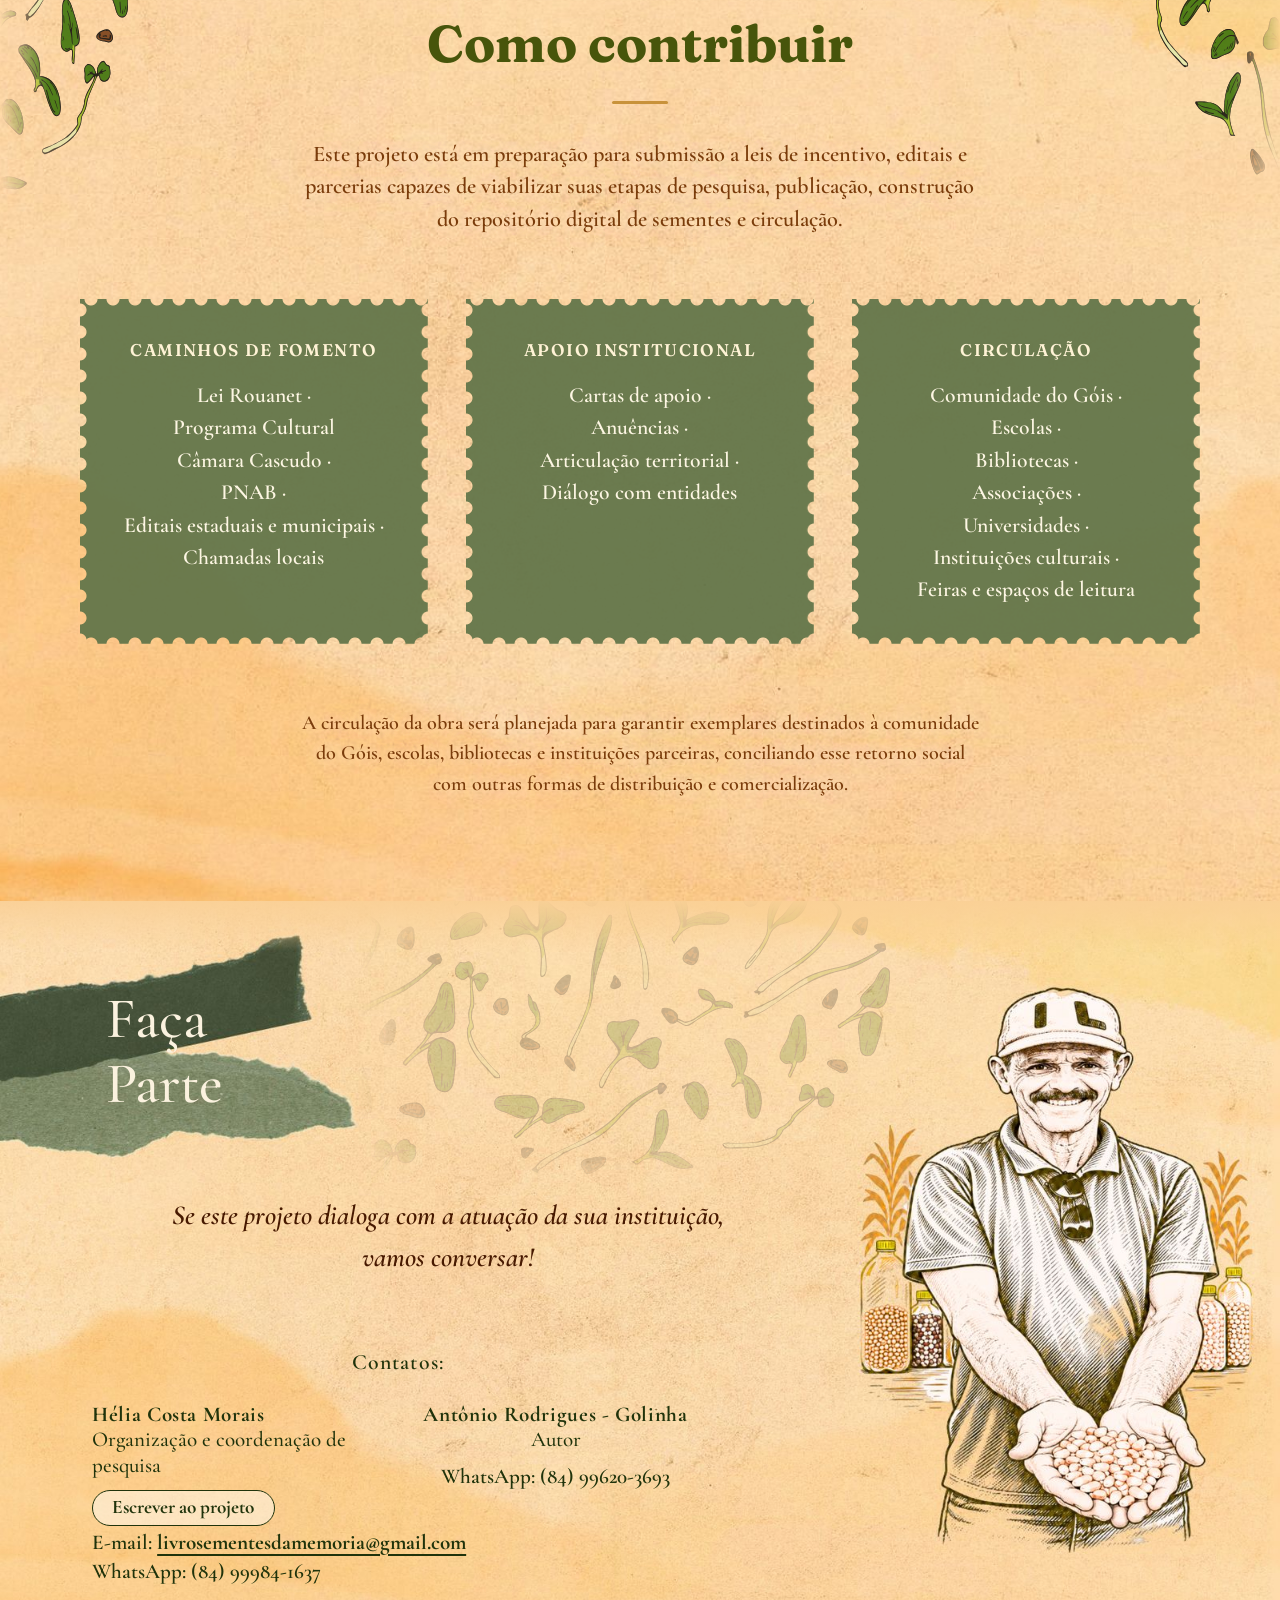
==== commit d49f5f88: "Update index.html" ====
--- a/index.html
+++ b/index.html
@@ -15,7 +15,10 @@
   <meta property="og:title" content="Sementes da Memória">
   <meta property="og:description" content="Memória, poesia e agrobiodiversidade no Sítio do Góis, Chapada do Apodi (RN).">
   <meta property="og:url" content="https://sementesdamemoria.github.io/">
-  <meta property="og:image" content="https://sementesdamemoria.github.io/img/compartilhar.jpg">
+  <meta property="og:image" content="https://sementesdamemoria.github.io/img/compartilhar.jpg?v=2">
+  <meta property="og:image:secure_url" content="https://sementesdamemoria.github.io/img/compartilhar.jpg?v=2">
+  <meta property="og:image:type" content="image/jpeg">
+  <meta property="og:image:alt" content="Mãos segurando sementes e brotos, com o título Sementes da Memória">
   <meta property="og:image:width" content="1200">
   <meta property="og:image:height" content="630">
   <meta name="twitter:card" content="summary_large_image">
--- a/styles.css
+++ b/styles.css
@@ -69,6 +69,9 @@
   background:var(--brotos,none) var(--px-top,50%) 0/var(--larg) auto no-repeat,var(--brotos,none) var(--px-bot,50%) 100%/var(--larg) auto no-repeat;
   -webkit-mask-image:var(--mv);mask-image:var(--mv)}
 @media (min-width:861px){.secao::after{-webkit-mask-image:var(--mv),var(--mh);mask-image:var(--mv),var(--mh);-webkit-mask-composite:source-in;mask-composite:intersect}}
+
+/* Repositório: título em fundo aberto; só a arte do pé permanece */
+#repositorio::after{background:var(--brotos,none) var(--px-bot,50%) 100%/var(--larg) auto no-repeat}
 
 .miolo{position:relative;width:100%;max-width:calc(1120px + 2*var(--gut));margin:0 auto;padding:clamp(76px,8vw,132px) var(--gut)}
 .miolo.estreito{max-width:calc(800px + 2*var(--gut))}
@@ -263,6 +266,7 @@
   .s11{--px-top:0%}
   h2,.abertura{text-shadow:0 0 14px rgba(255,238,210,.95),0 0 4px rgba(255,238,210,.9)}
   .miolo{padding:118px var(--gut) 104px}
+  #repositorio .miolo{padding-bottom:190px}
   .duas,.duas.inversa,.duas.retrato-dir,.duas.destaque-dir{display:flex;flex-direction:column;gap:26px}
   .duas.inversa .lado{order:0}
   .lado{position:static;text-align:center}
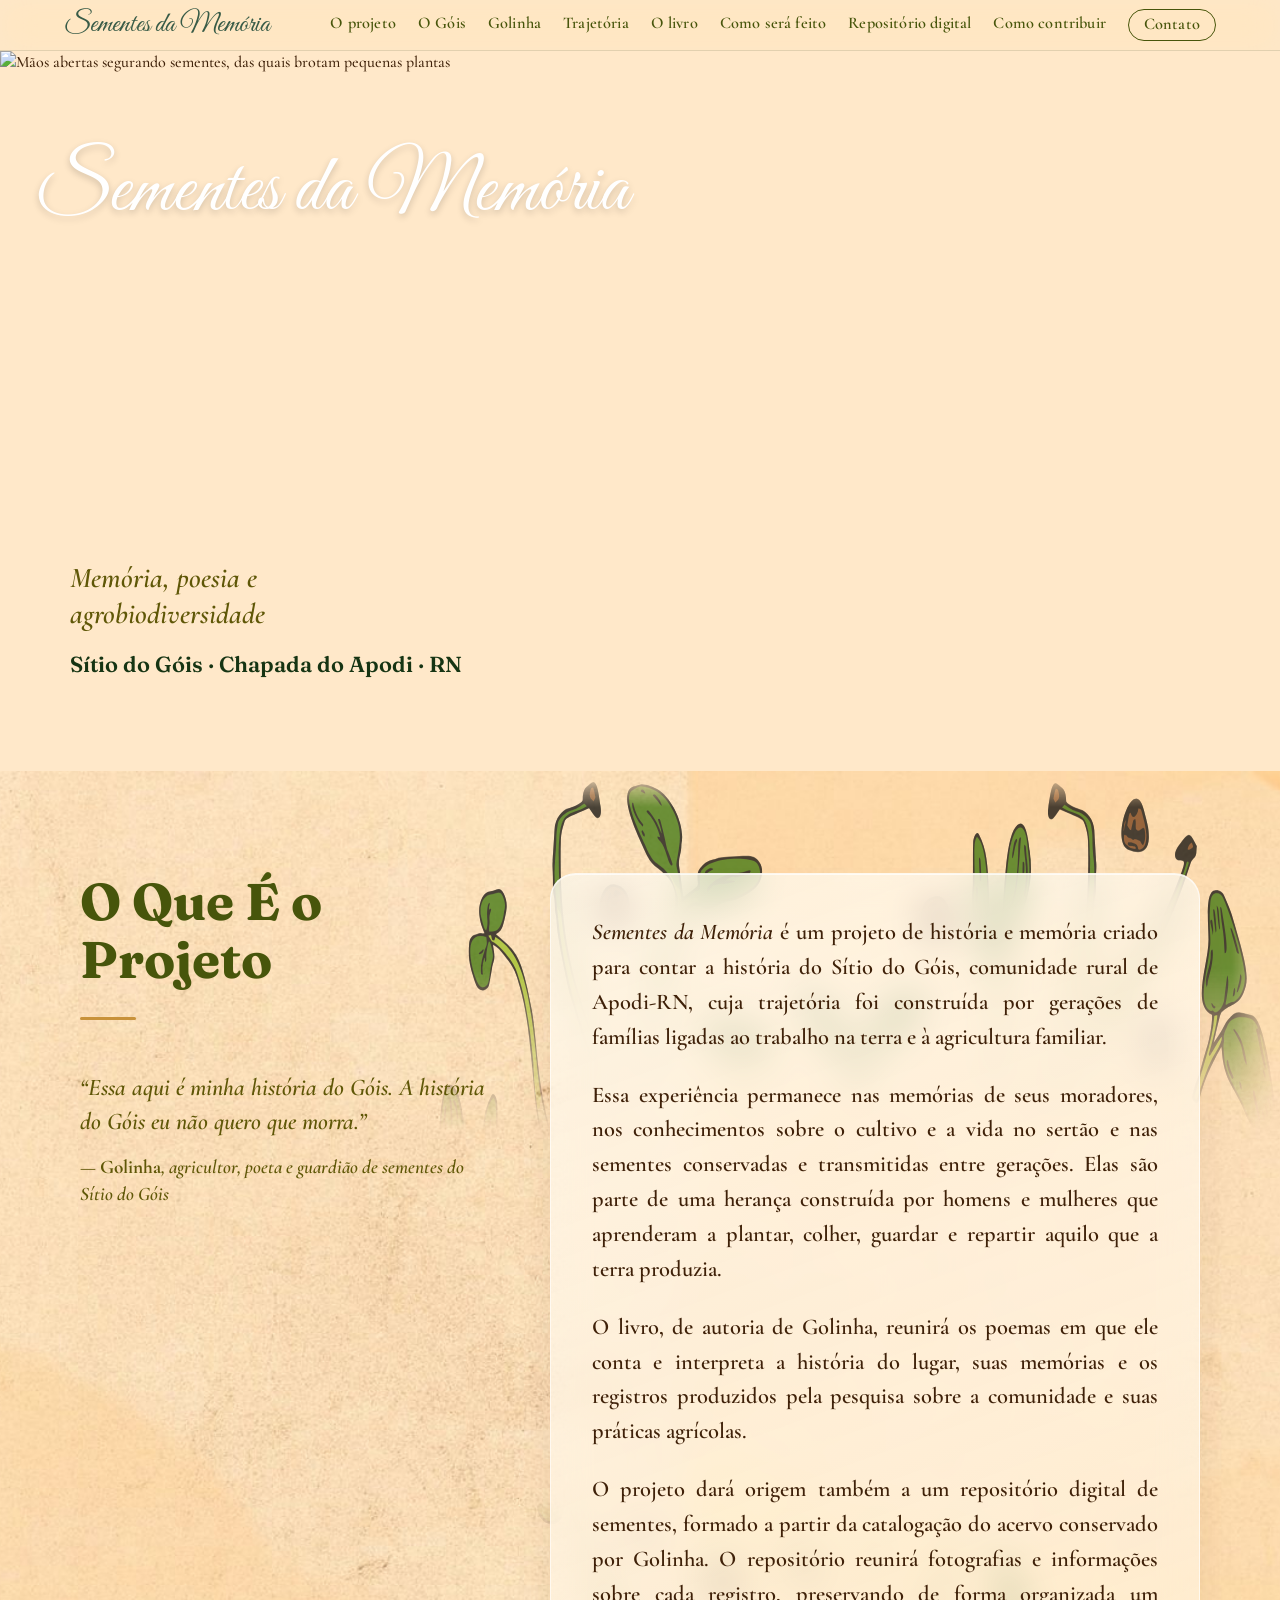
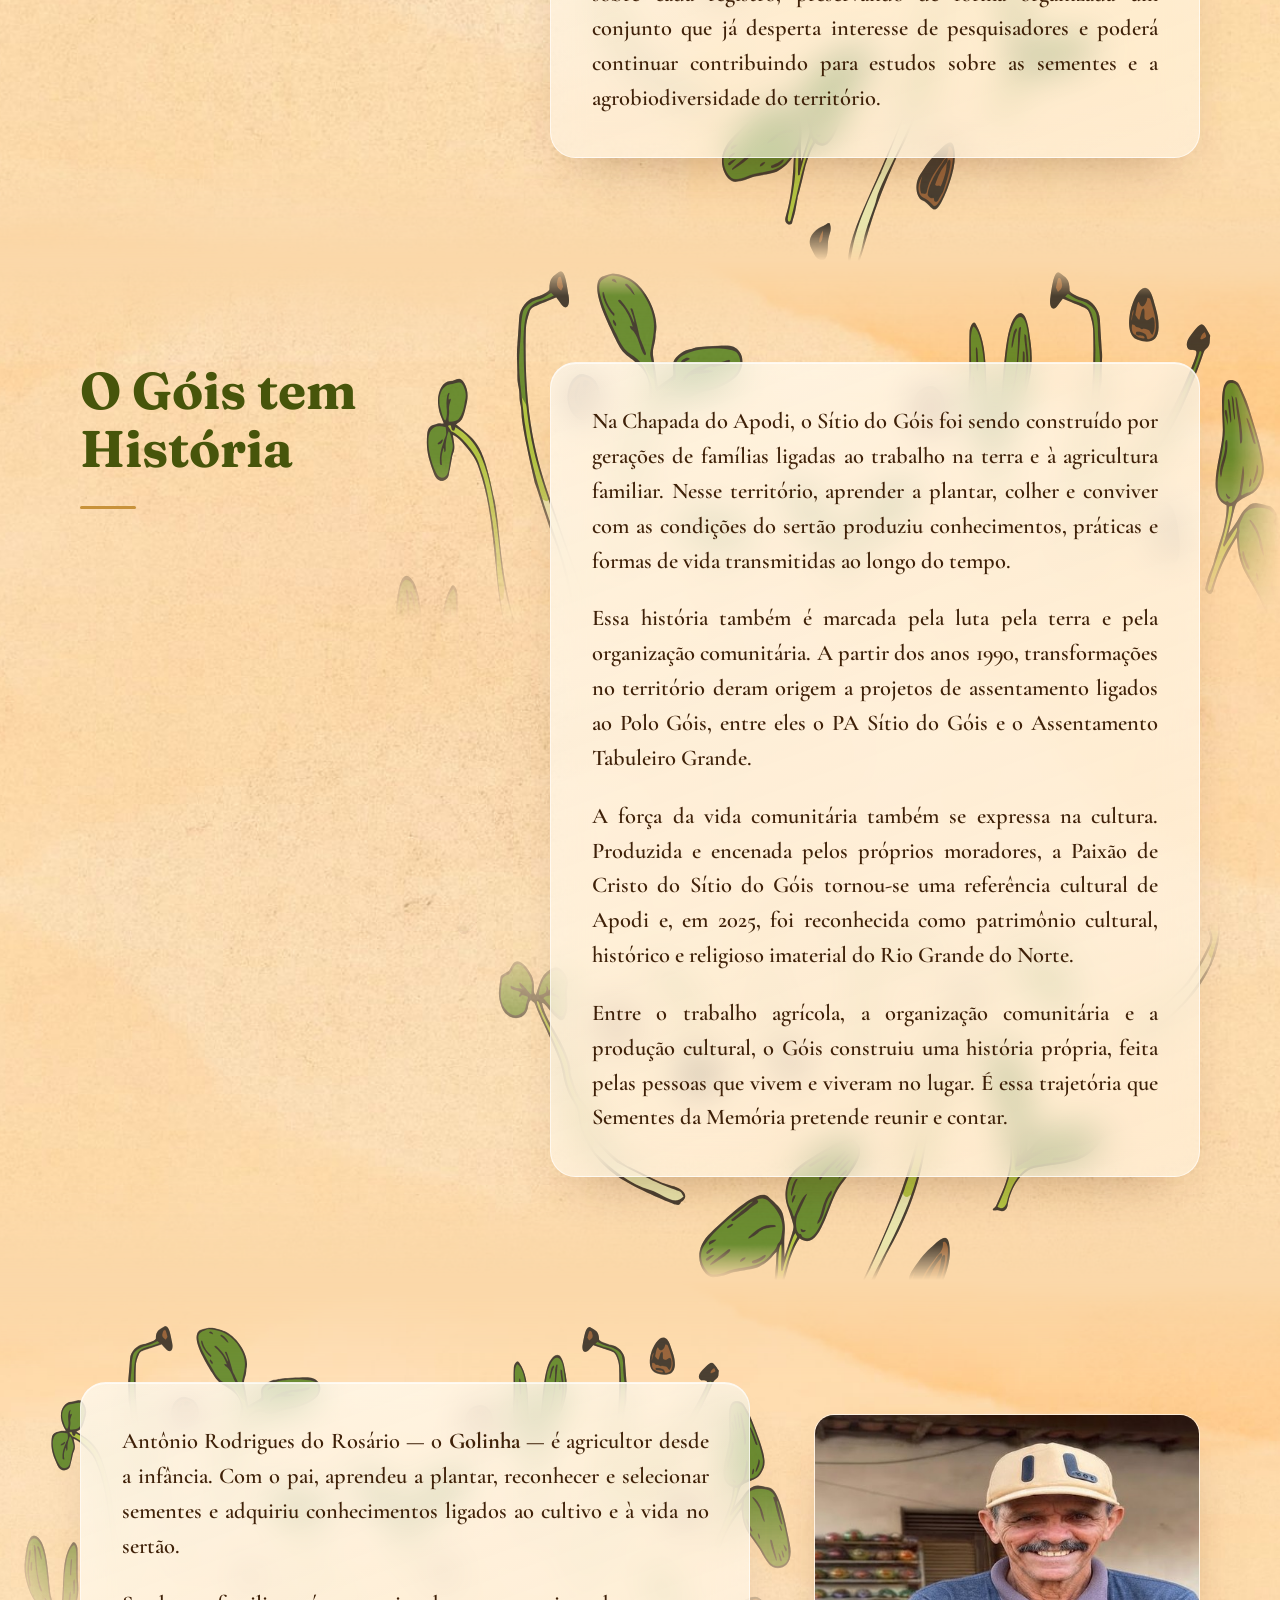
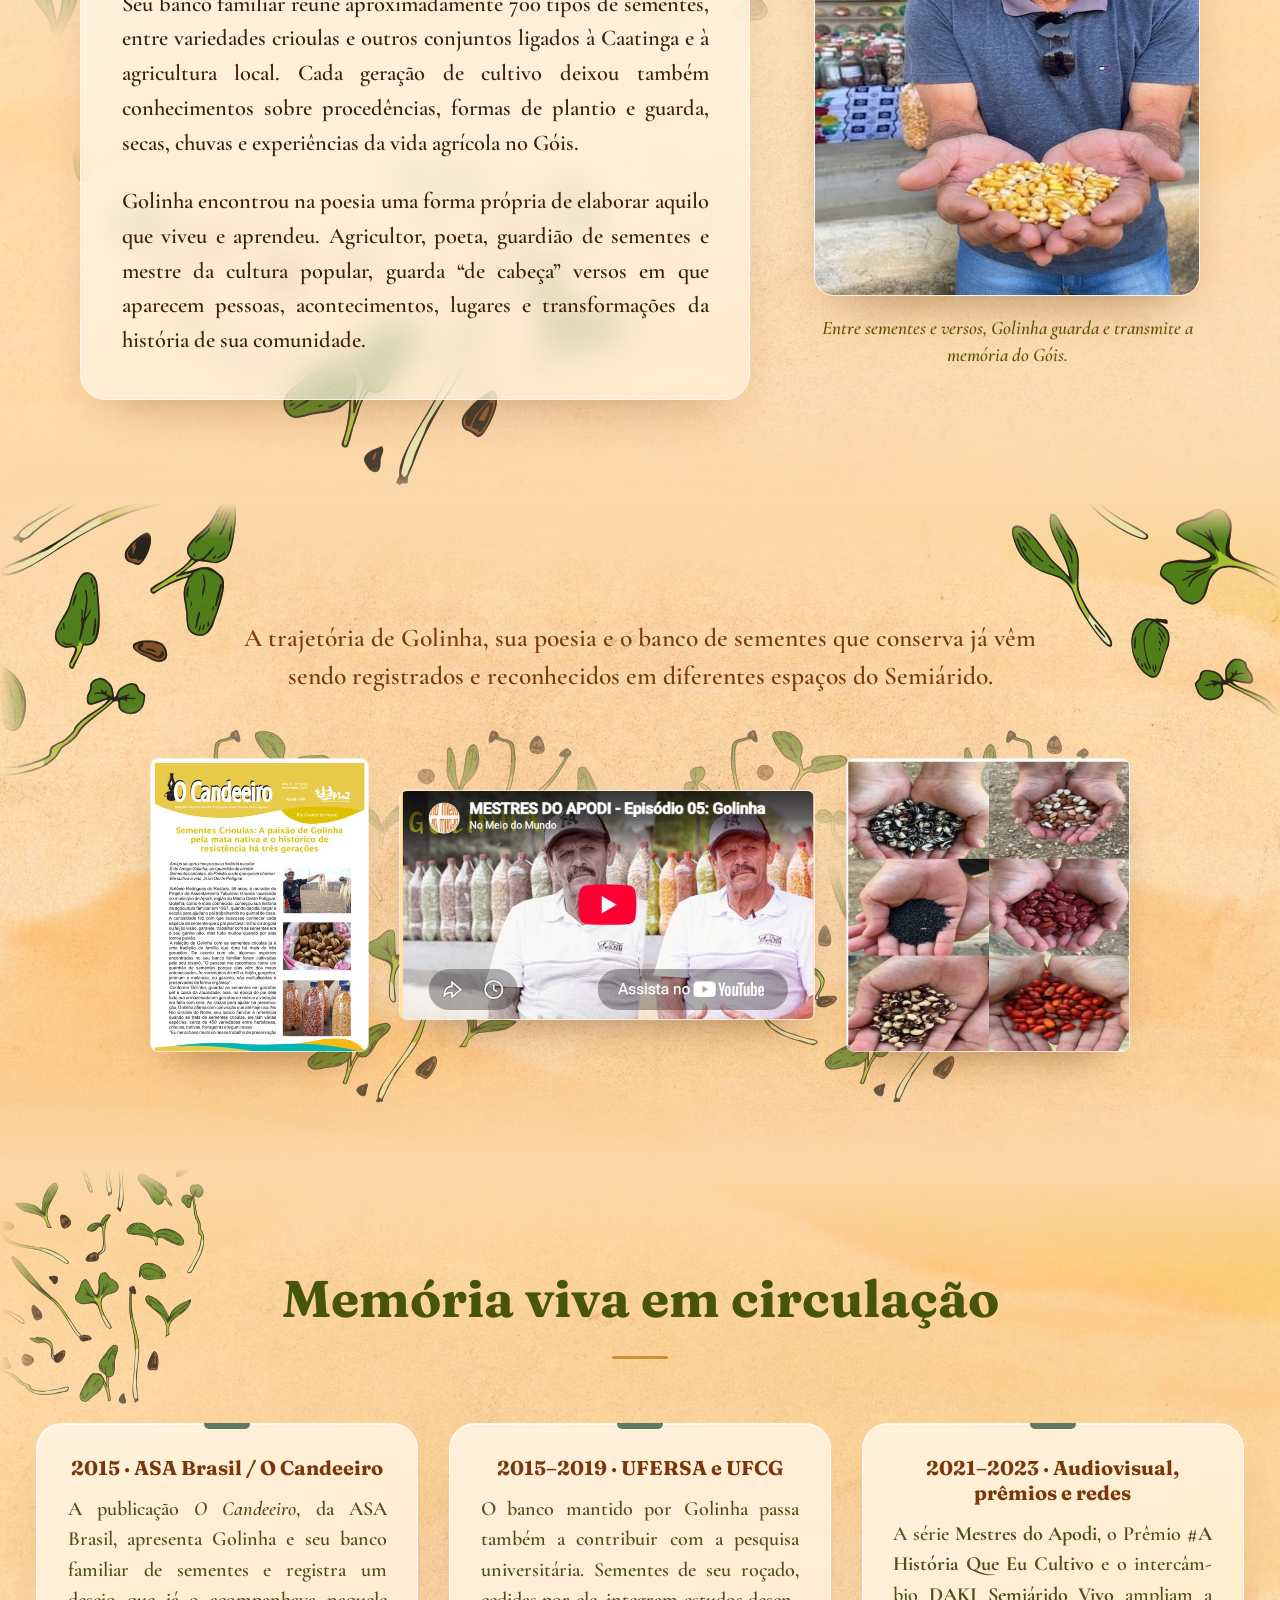
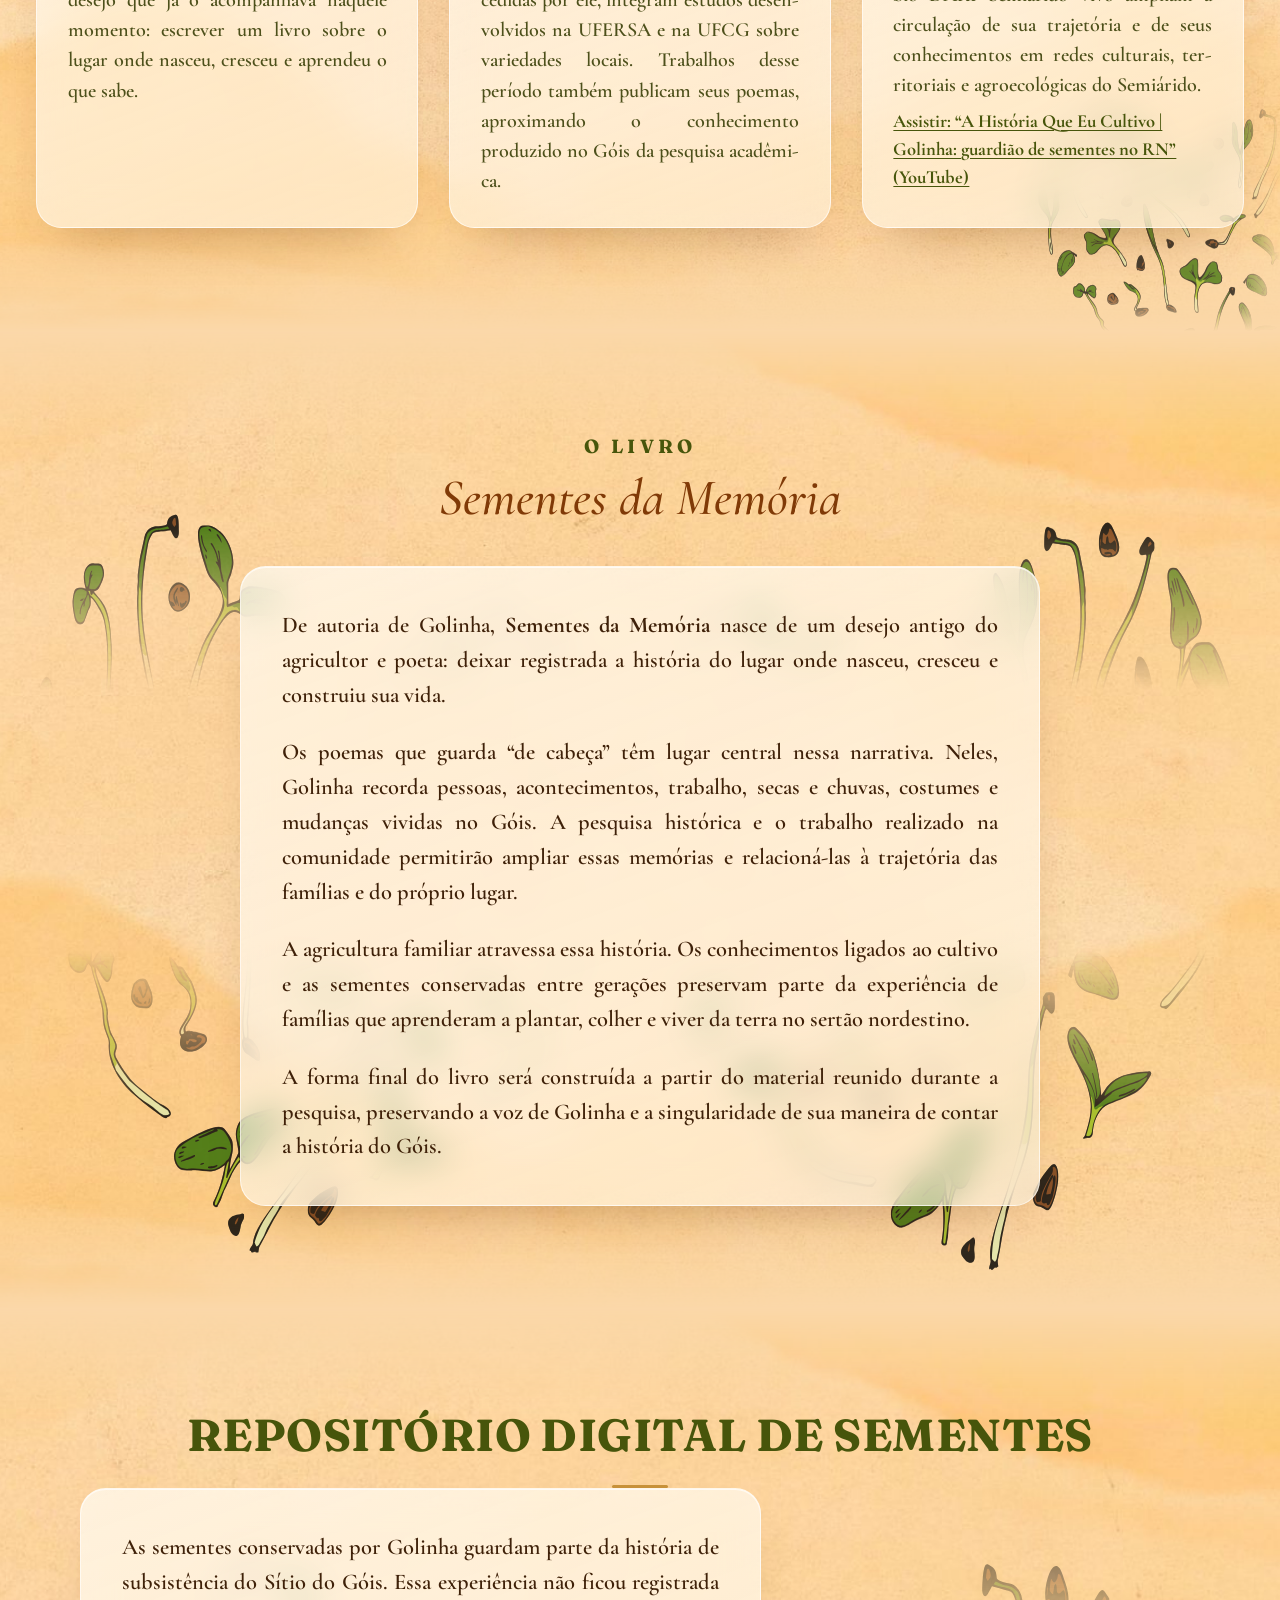
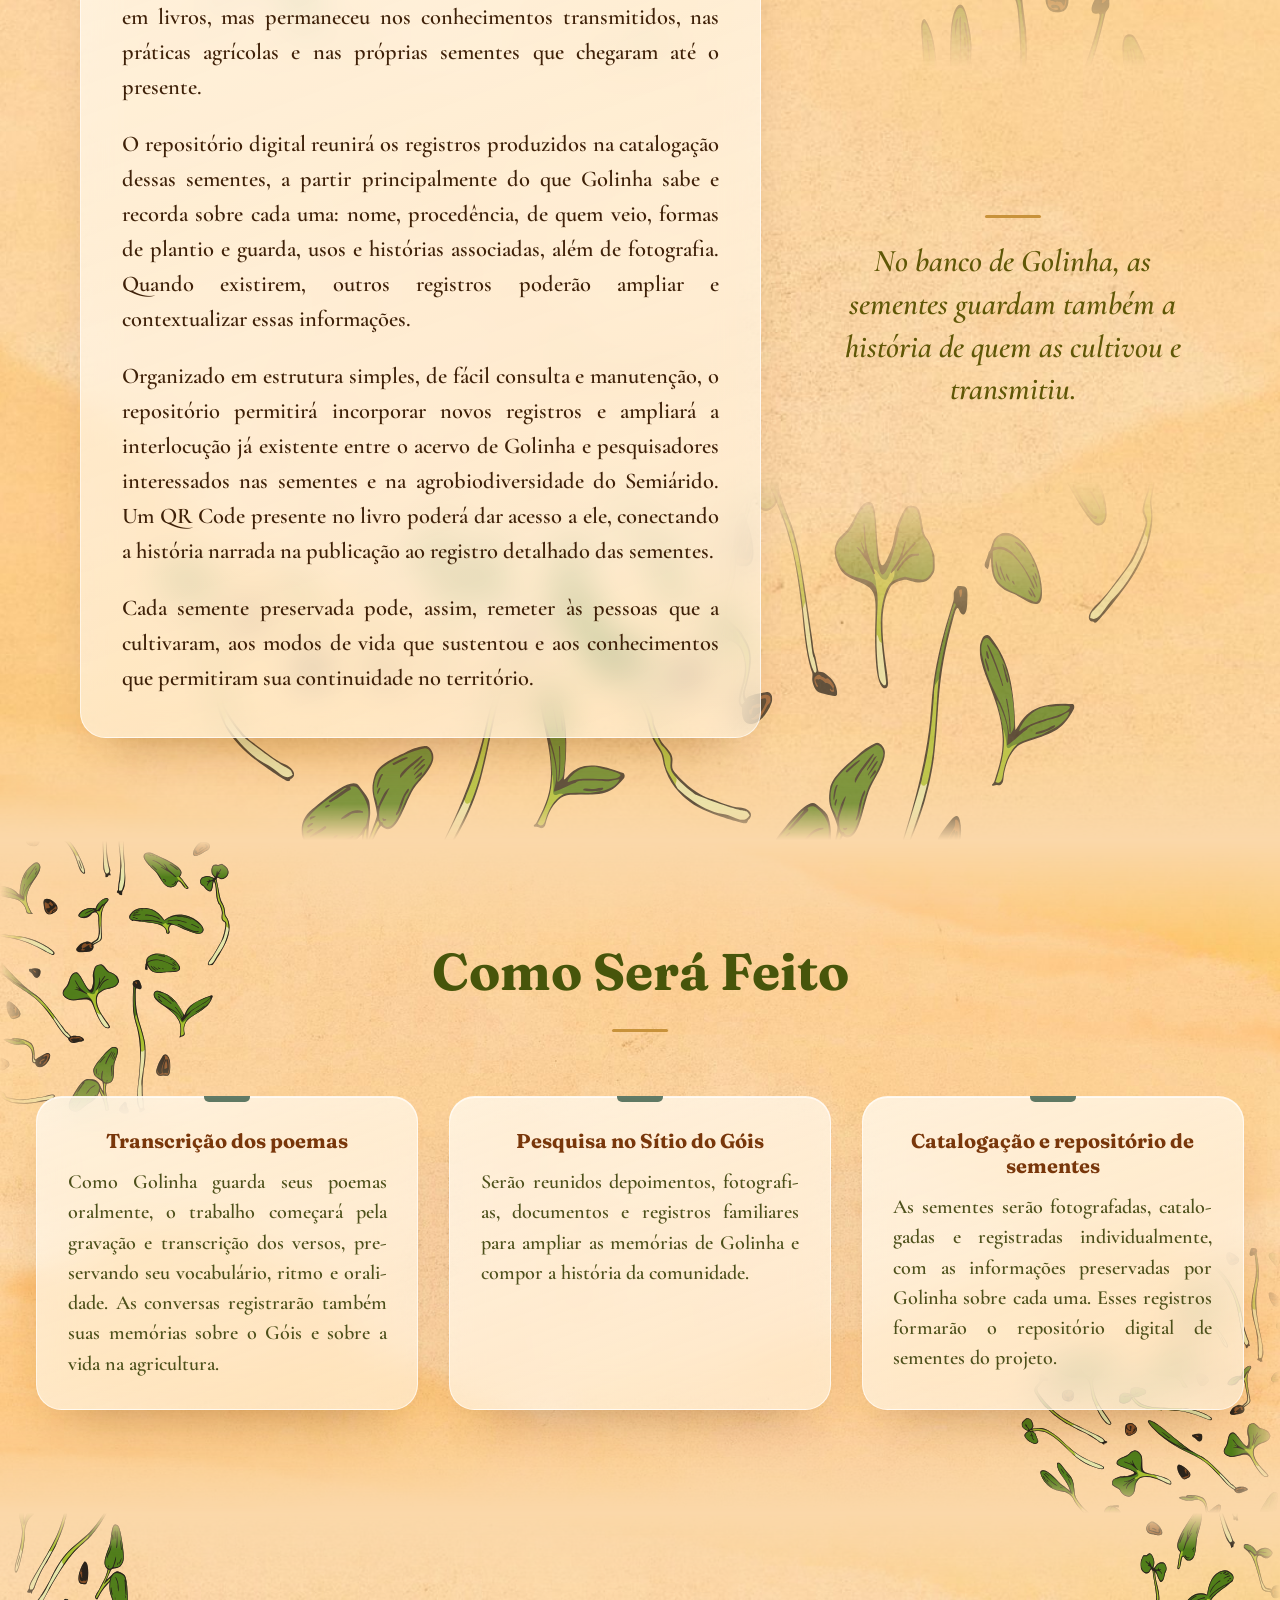
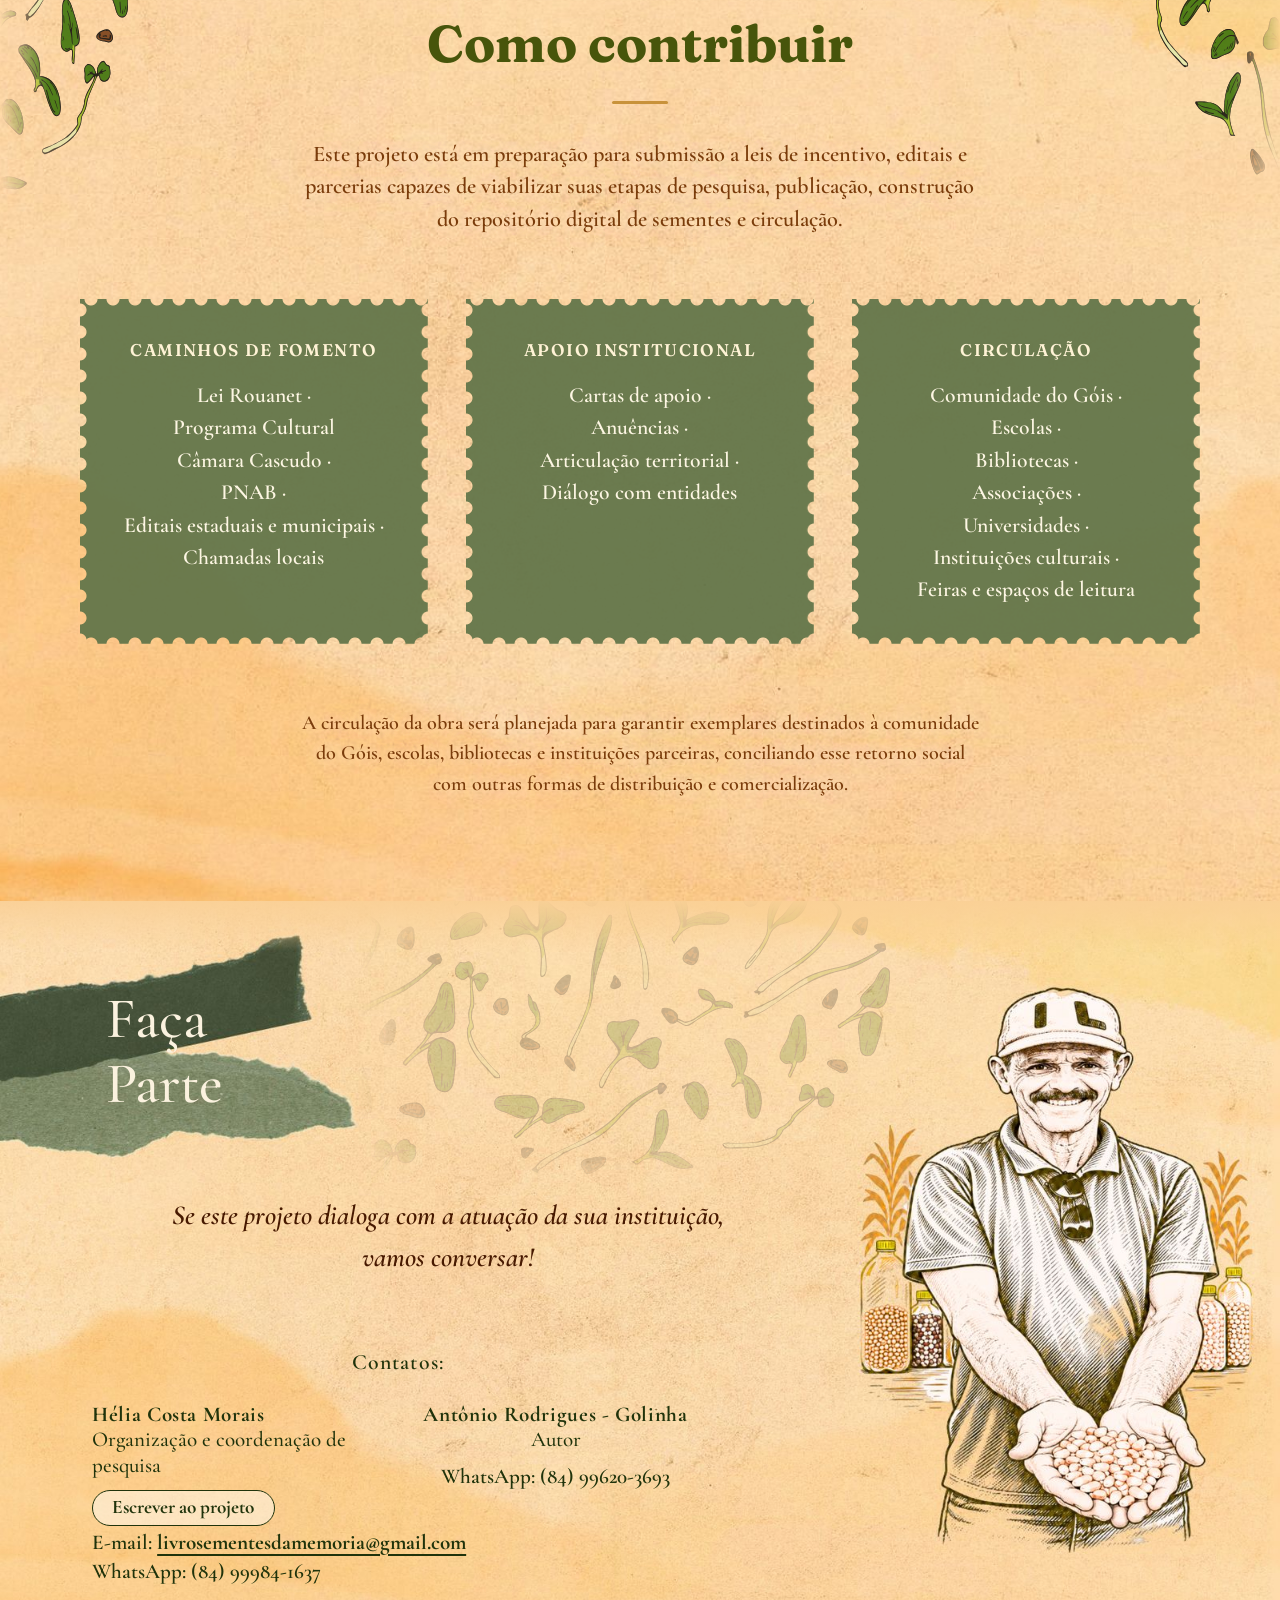
==== commit 253ea0c8: "Update index.html" ====
--- a/index.html
+++ b/index.html
@@ -47,8 +47,9 @@
 <main>
 
   <!-- 1. Capa (palco 16:9, como a capa de um livro) -->
-  <section class="palco capa" id="capa" style="--fundo:url(img/fundos/f01.jpg)">
+  <section class="palco capa" id="capa" style="--fundo:url(img/fundos/f01-sem-maos.jpg)">
     <div class="palco-arte">
+      <img class="capa-maos" src="img/capa-maos.webp" width="902" height="687" alt="Mãos abertas segurando sementes, das quais brotam pequenas plantas" fetchpriority="high">
       <h1 class="capa-titulo">Sementes da Memória</h1>
     </div>
     <div class="capa-texto">
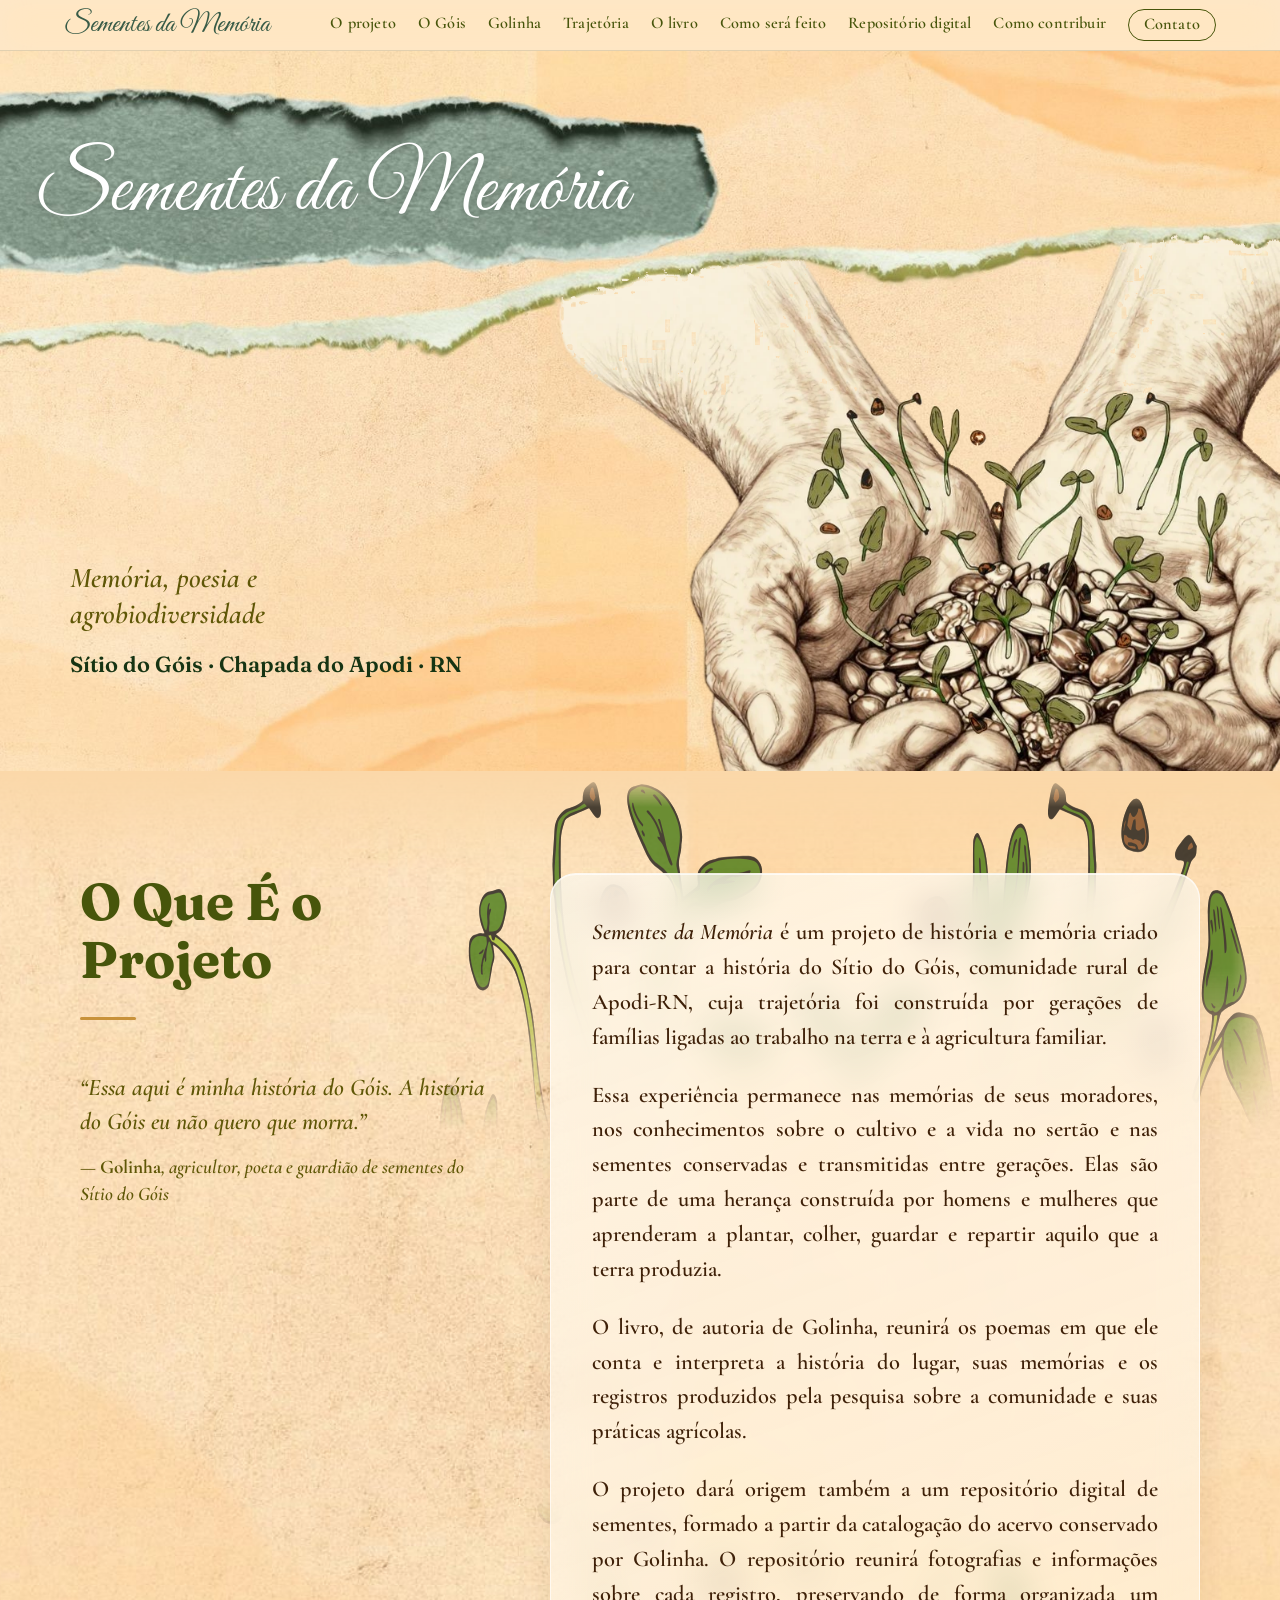
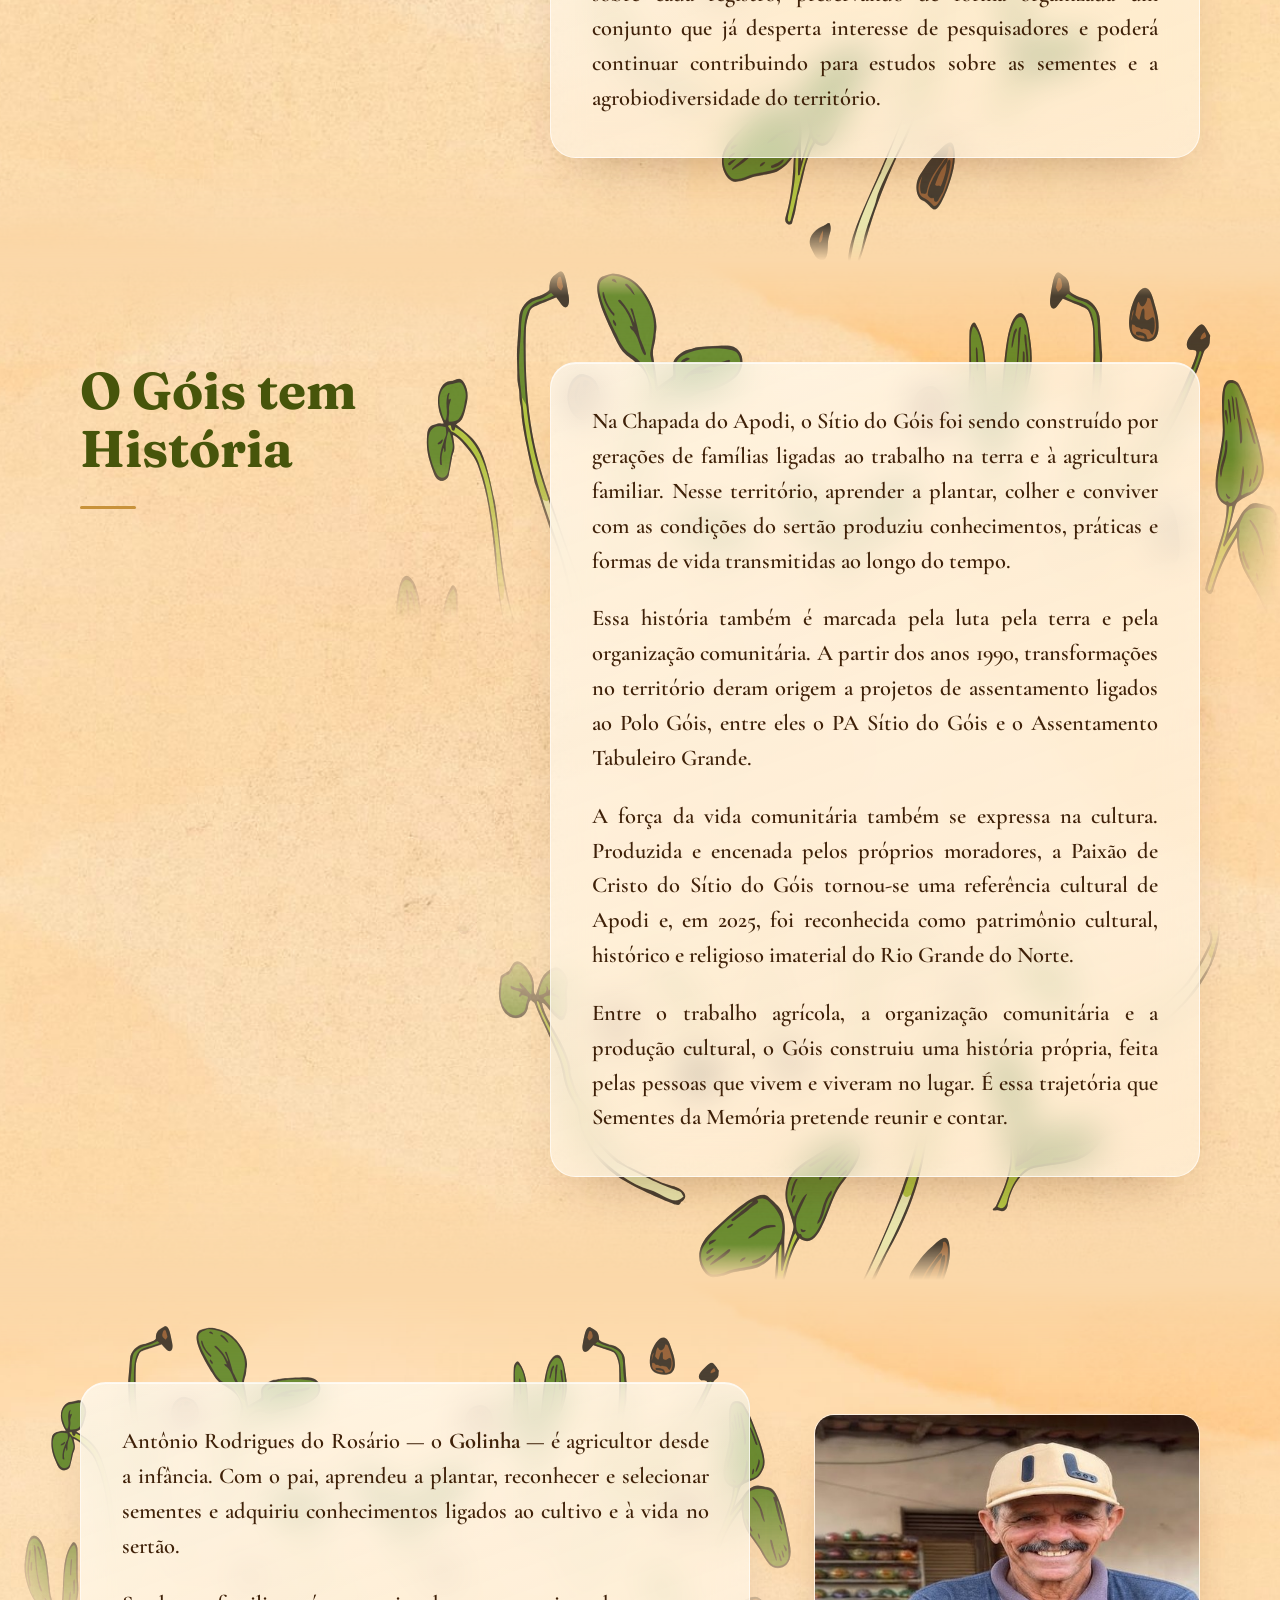
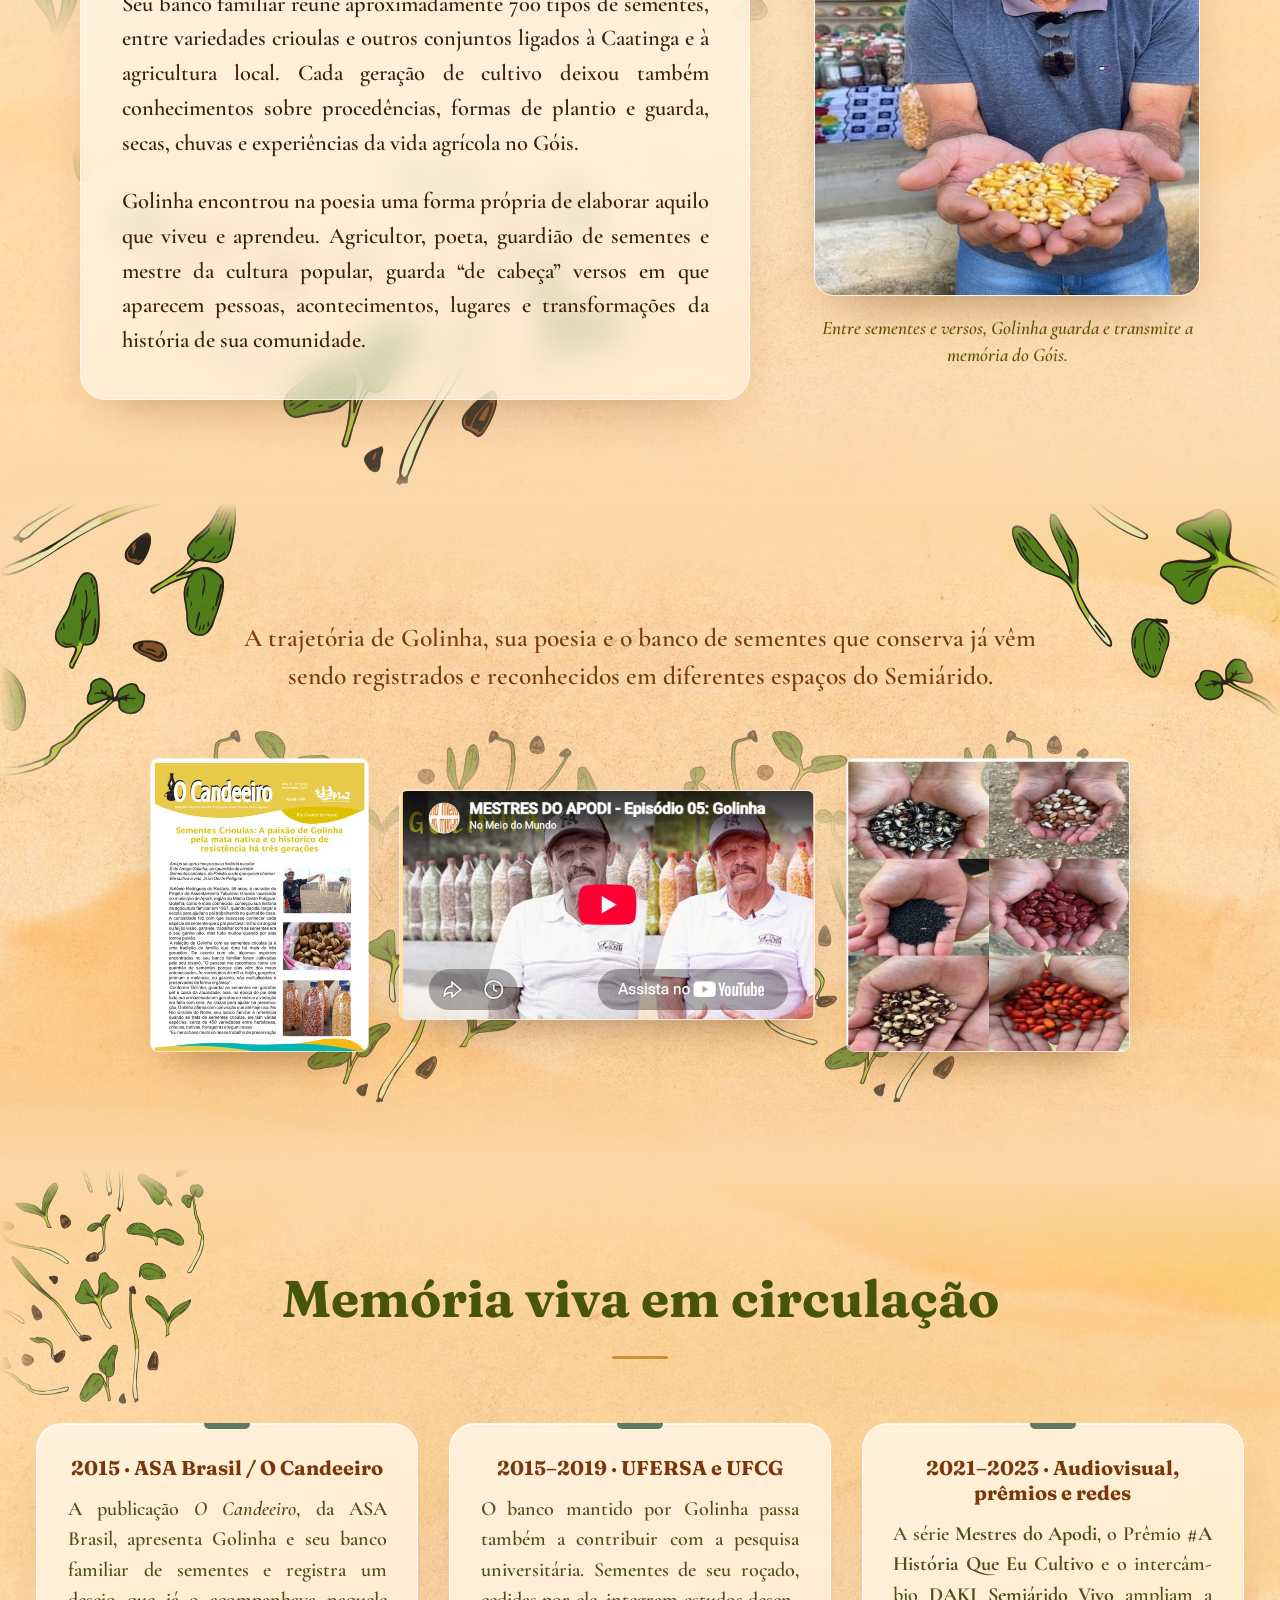
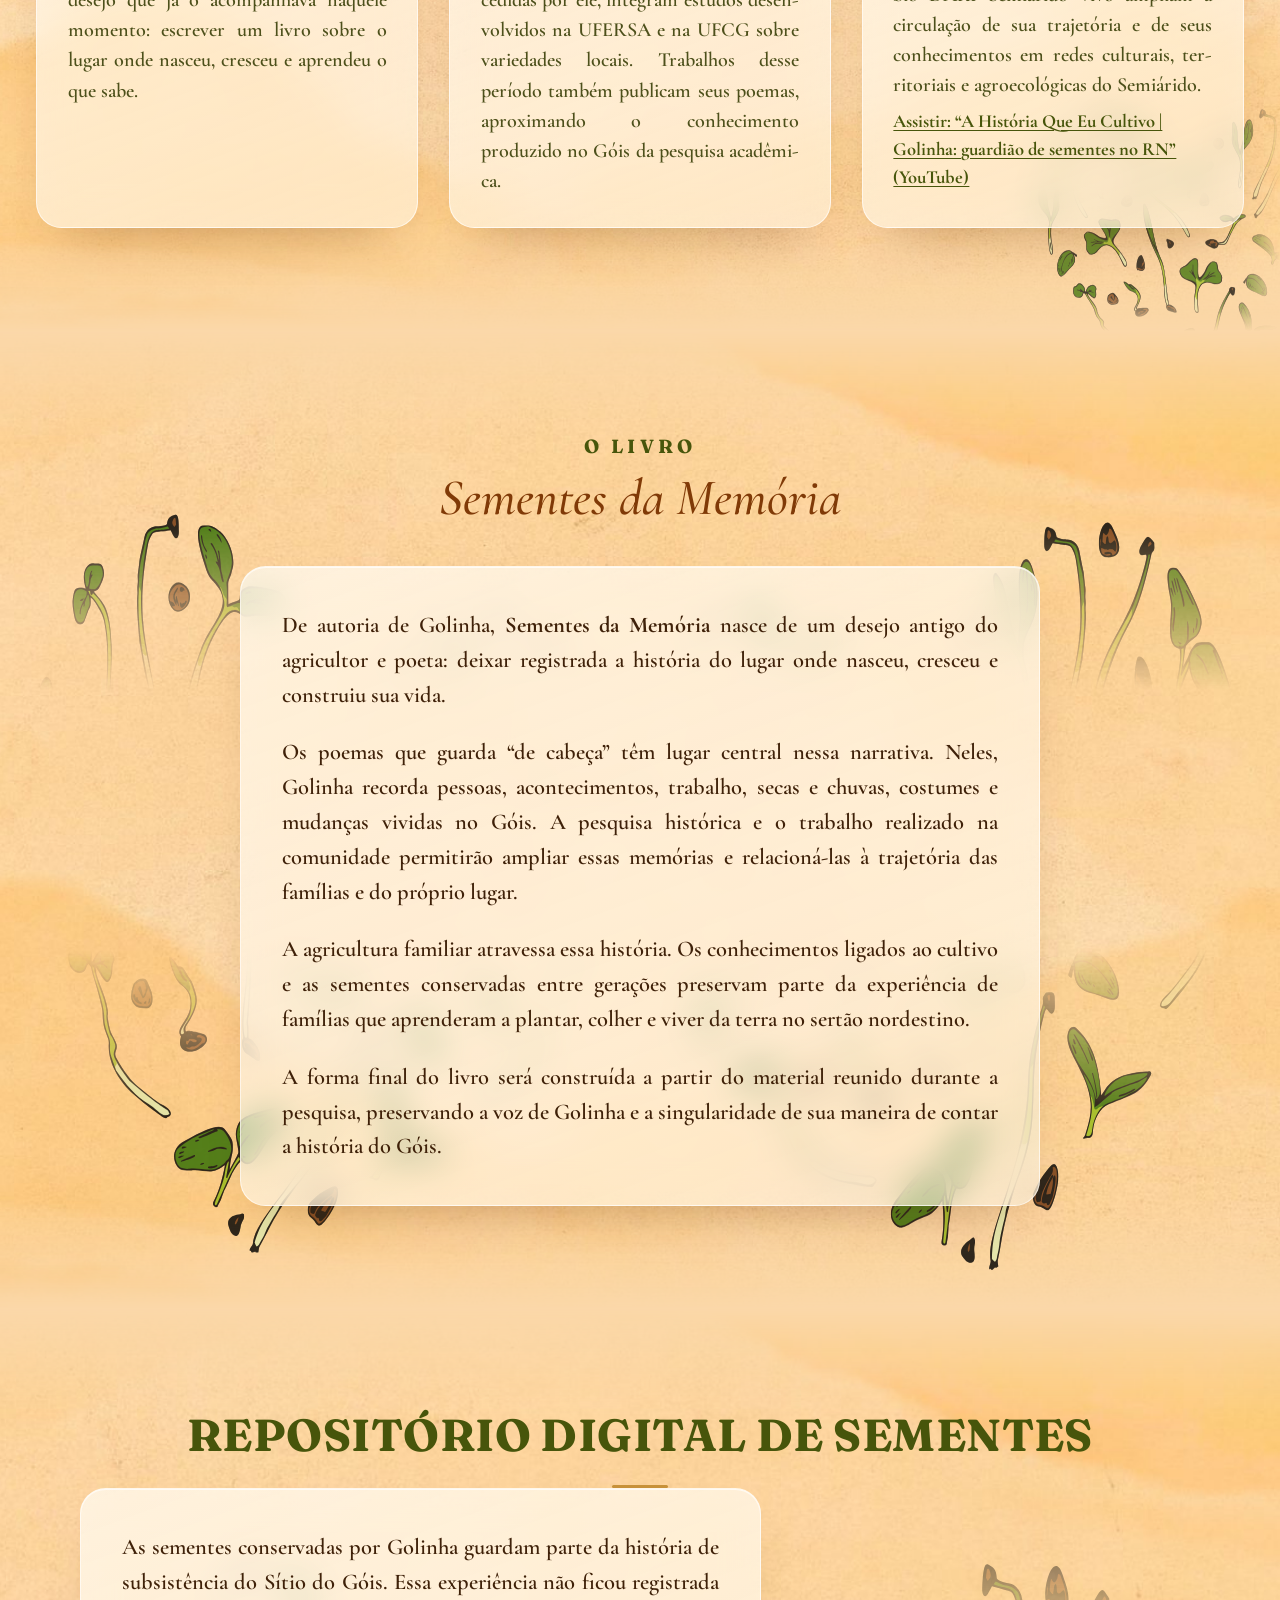
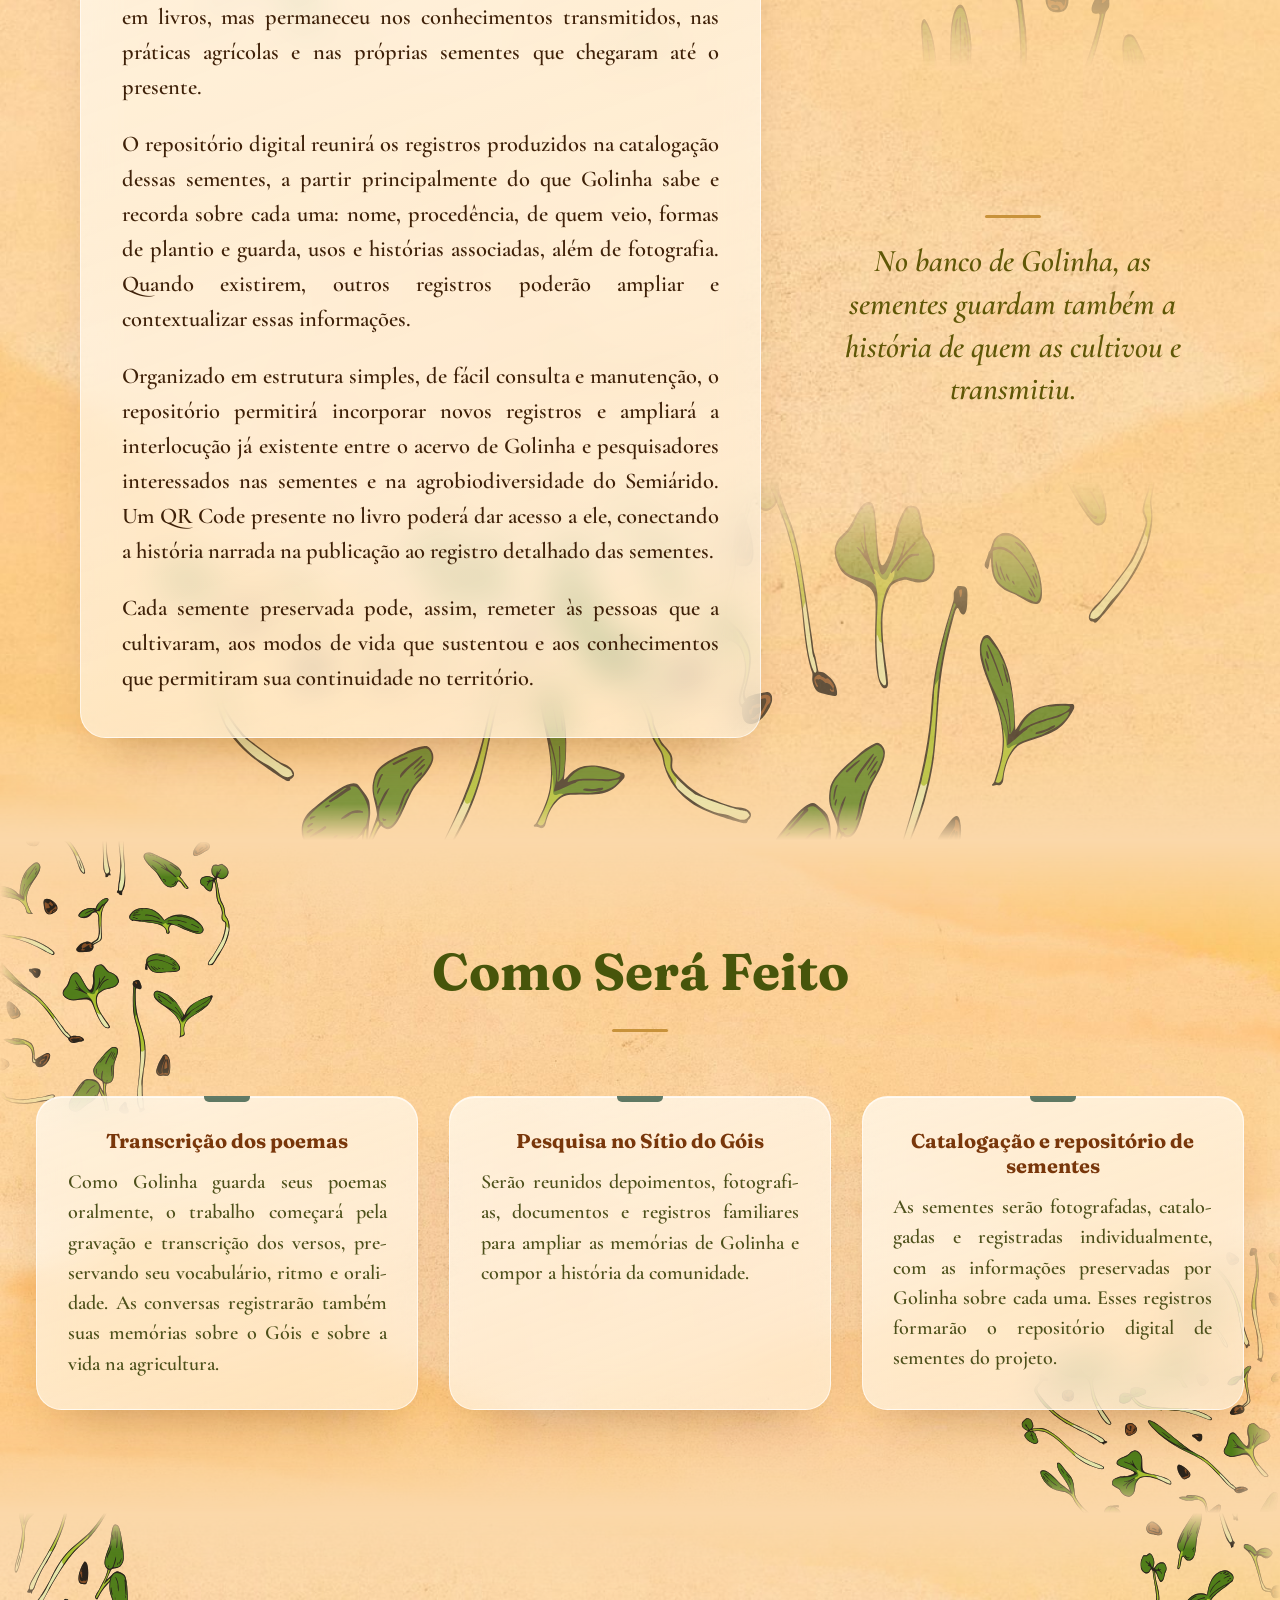
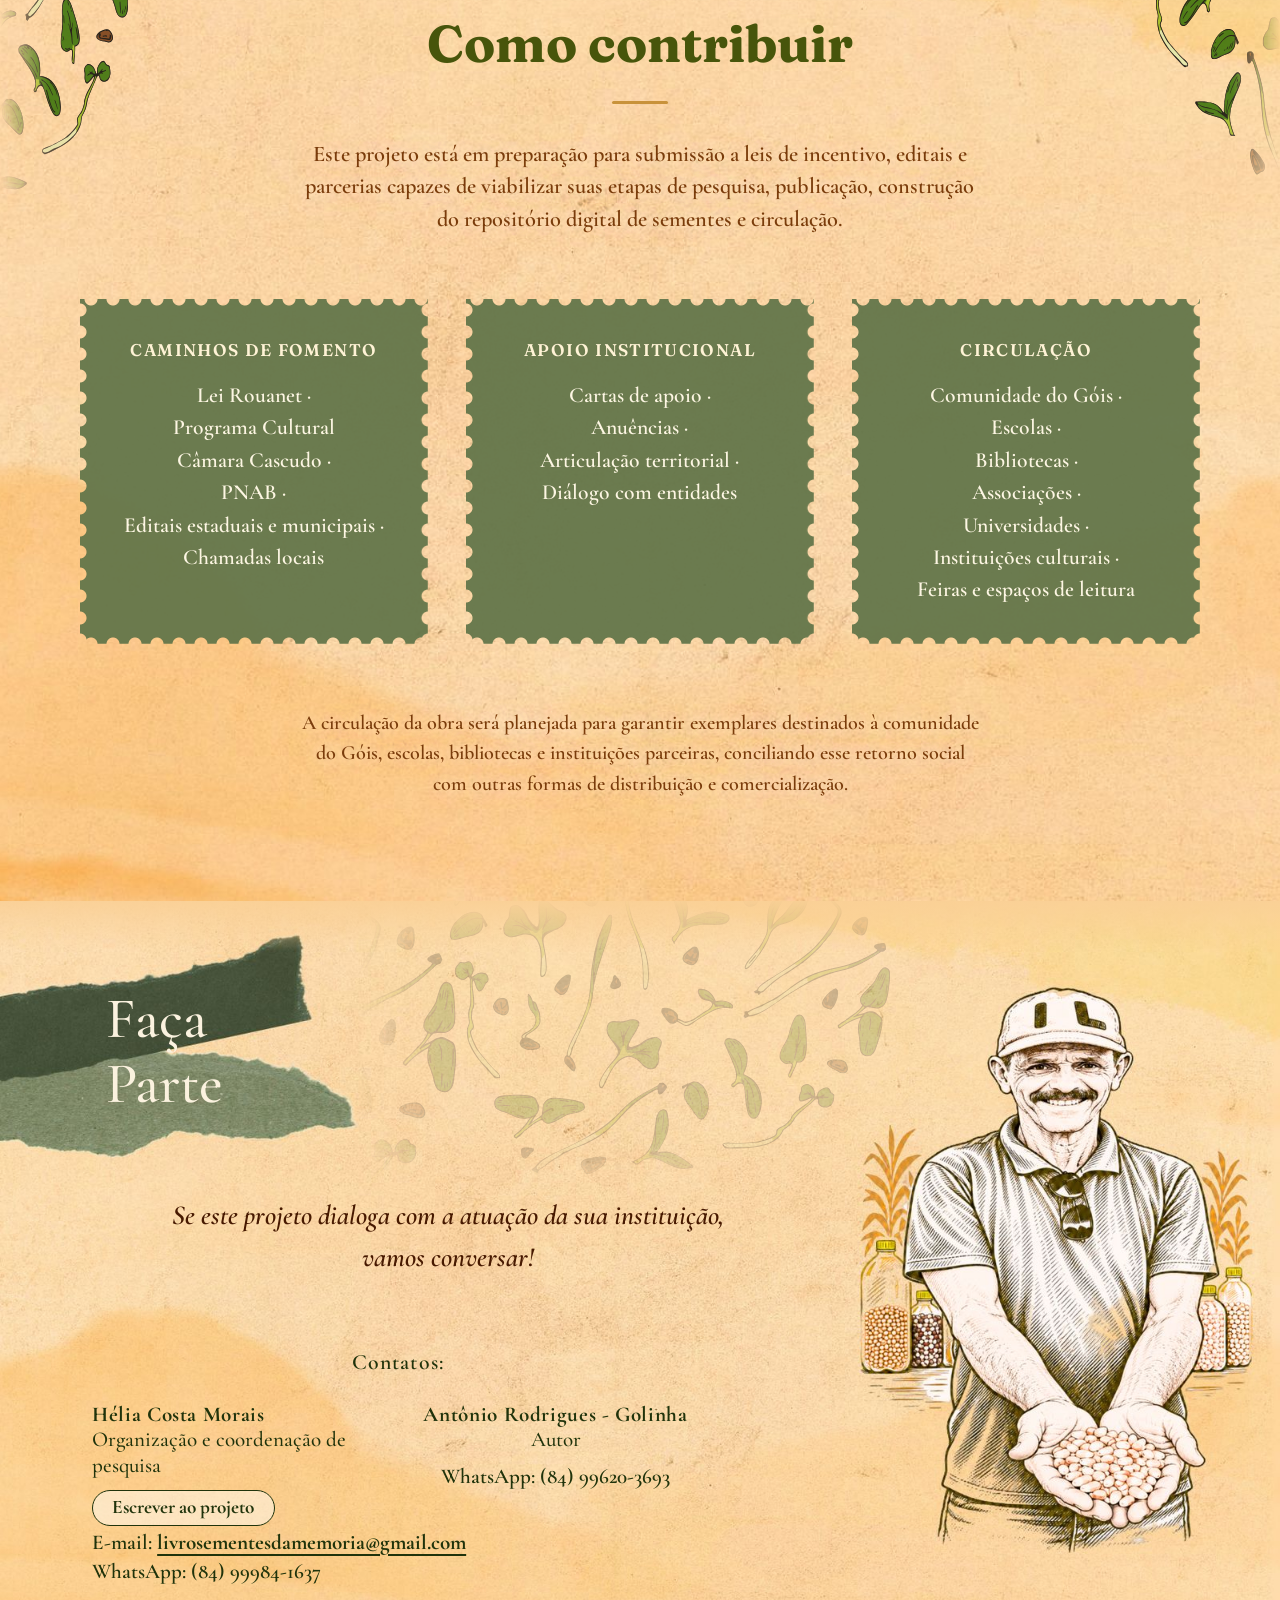
==== commit 4a2545b2: "Update index.html" ====
--- a/index.html
+++ b/index.html
@@ -59,7 +59,7 @@
   </section>
 
   <!-- 2. O que é o projeto -->
-  <section class="secao s02 sem-fade-topo" id="projeto" style="--fundo:url(img/fundos/f02.jpg); --brotos:url(img/brotos/brotos-02.svg)">
+  <section class="secao s02" id="projeto" style="--fundo:url(img/fundos/f02.jpg); --brotos:url(img/brotos/brotos-02.svg)">
     <div class="miolo duas">
       <div class="lado revela">
         <h2>O Que É o Projeto</h2>
--- a/styles.css
+++ b/styles.css
@@ -165,6 +165,15 @@
 
 .capa::before{display:none}
 .capa .palco-arte{inset:0}
+
+/* Mãos da capa: camada separada do fundo, que emerge ao carregar (posição em % do quadro 16:9) */
+.capa-maos{position:absolute;left:43.625%;top:23.667%;width:56.375%;height:auto;display:block;pointer-events:none;user-select:none;
+  transform-origin:50% 100%;animation:maos-surgem 2.4s cubic-bezier(.2,.7,.2,1) .25s both}
+@keyframes maos-surgem{
+  0%{opacity:0;transform:translateY(7%) scale(.94);filter:blur(6px)}
+  55%{opacity:1;filter:blur(0)}
+  100%{opacity:1;transform:none;filter:none}}
+@media (prefers-reduced-motion:reduce){.capa-maos{animation:none}}
 .capa-titulo{position:absolute;left:2.7%;top:13.3%;width:52%;font-family:var(--script);font-weight:400;font-size:6.25cqw;line-height:1.1;color:#fff;white-space:nowrap;text-shadow:0 .2cqw .6cqw rgba(0,0,0,.18)}
 .capa-texto{left:5.5%;bottom:12.5%;font-size:2.24cqw}
 .capa-lema{font-style:italic;font-weight:600;color:var(--oliva);line-height:1.25}
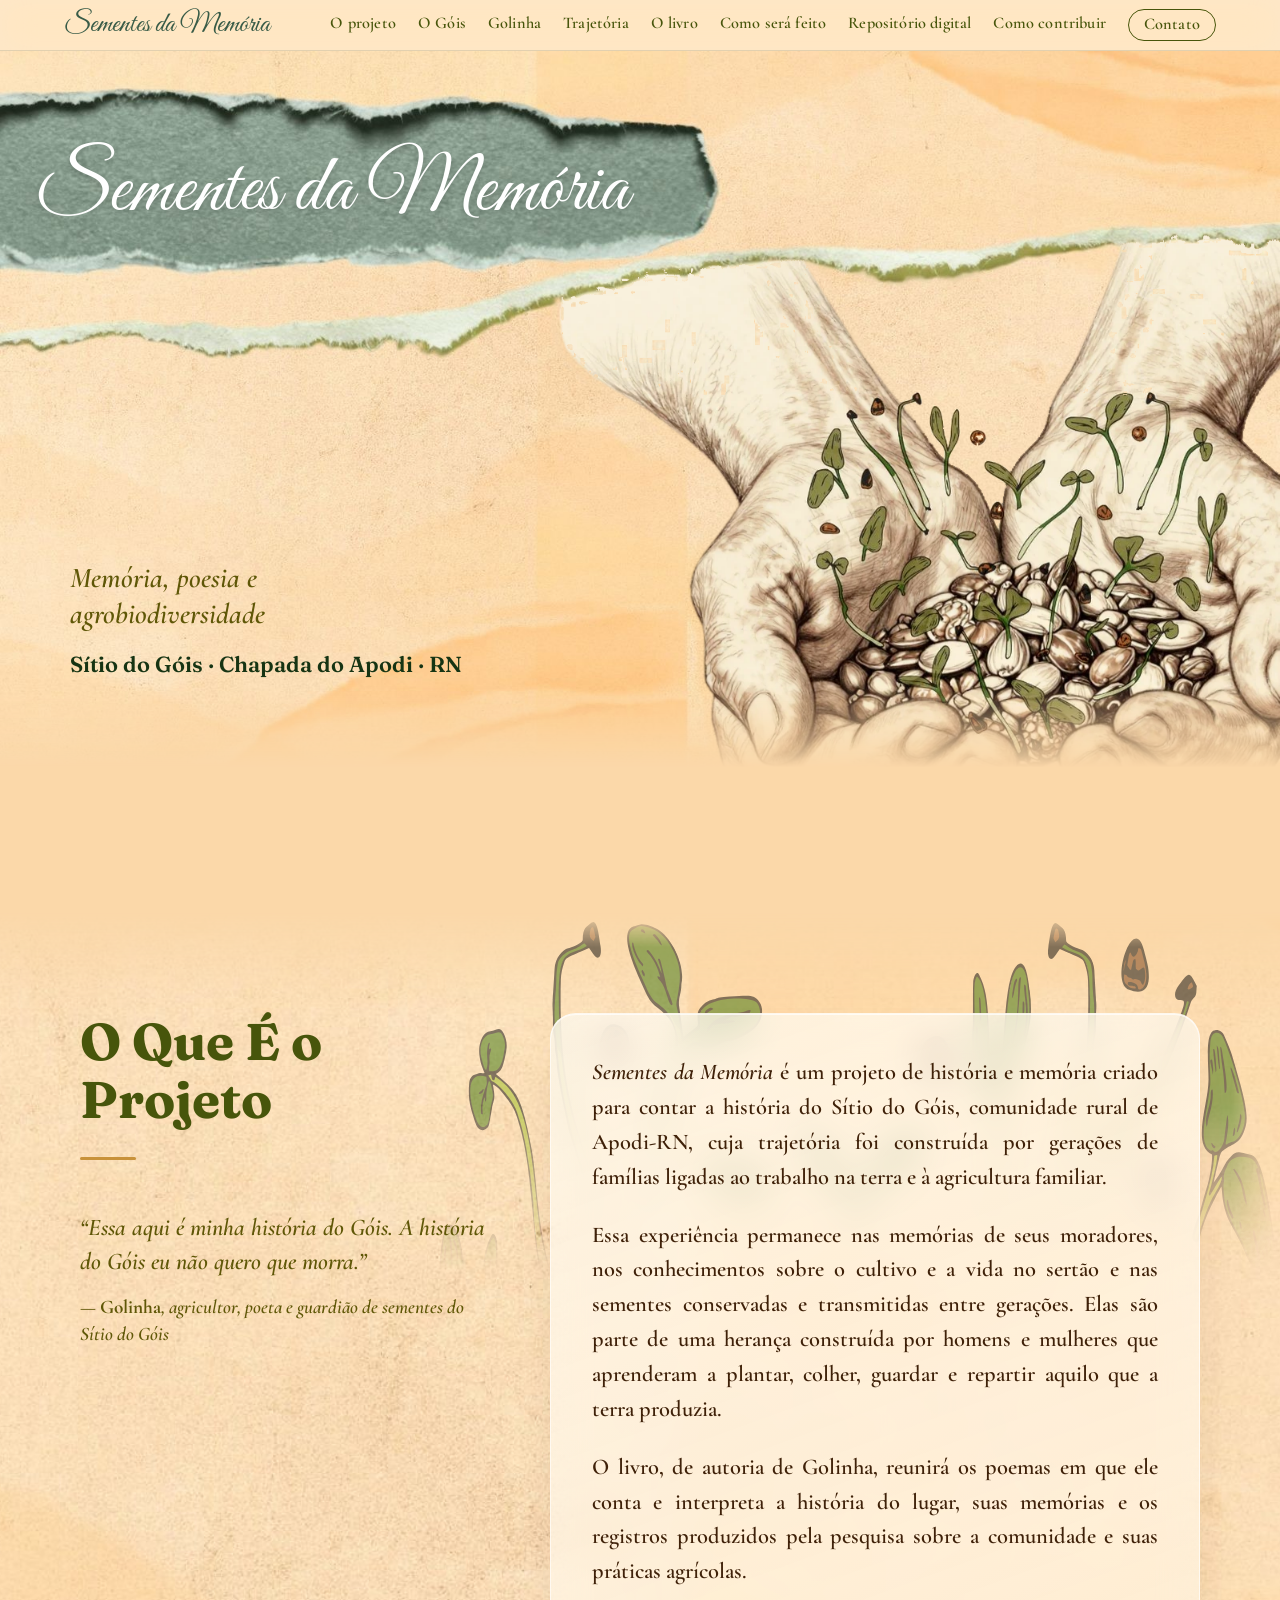
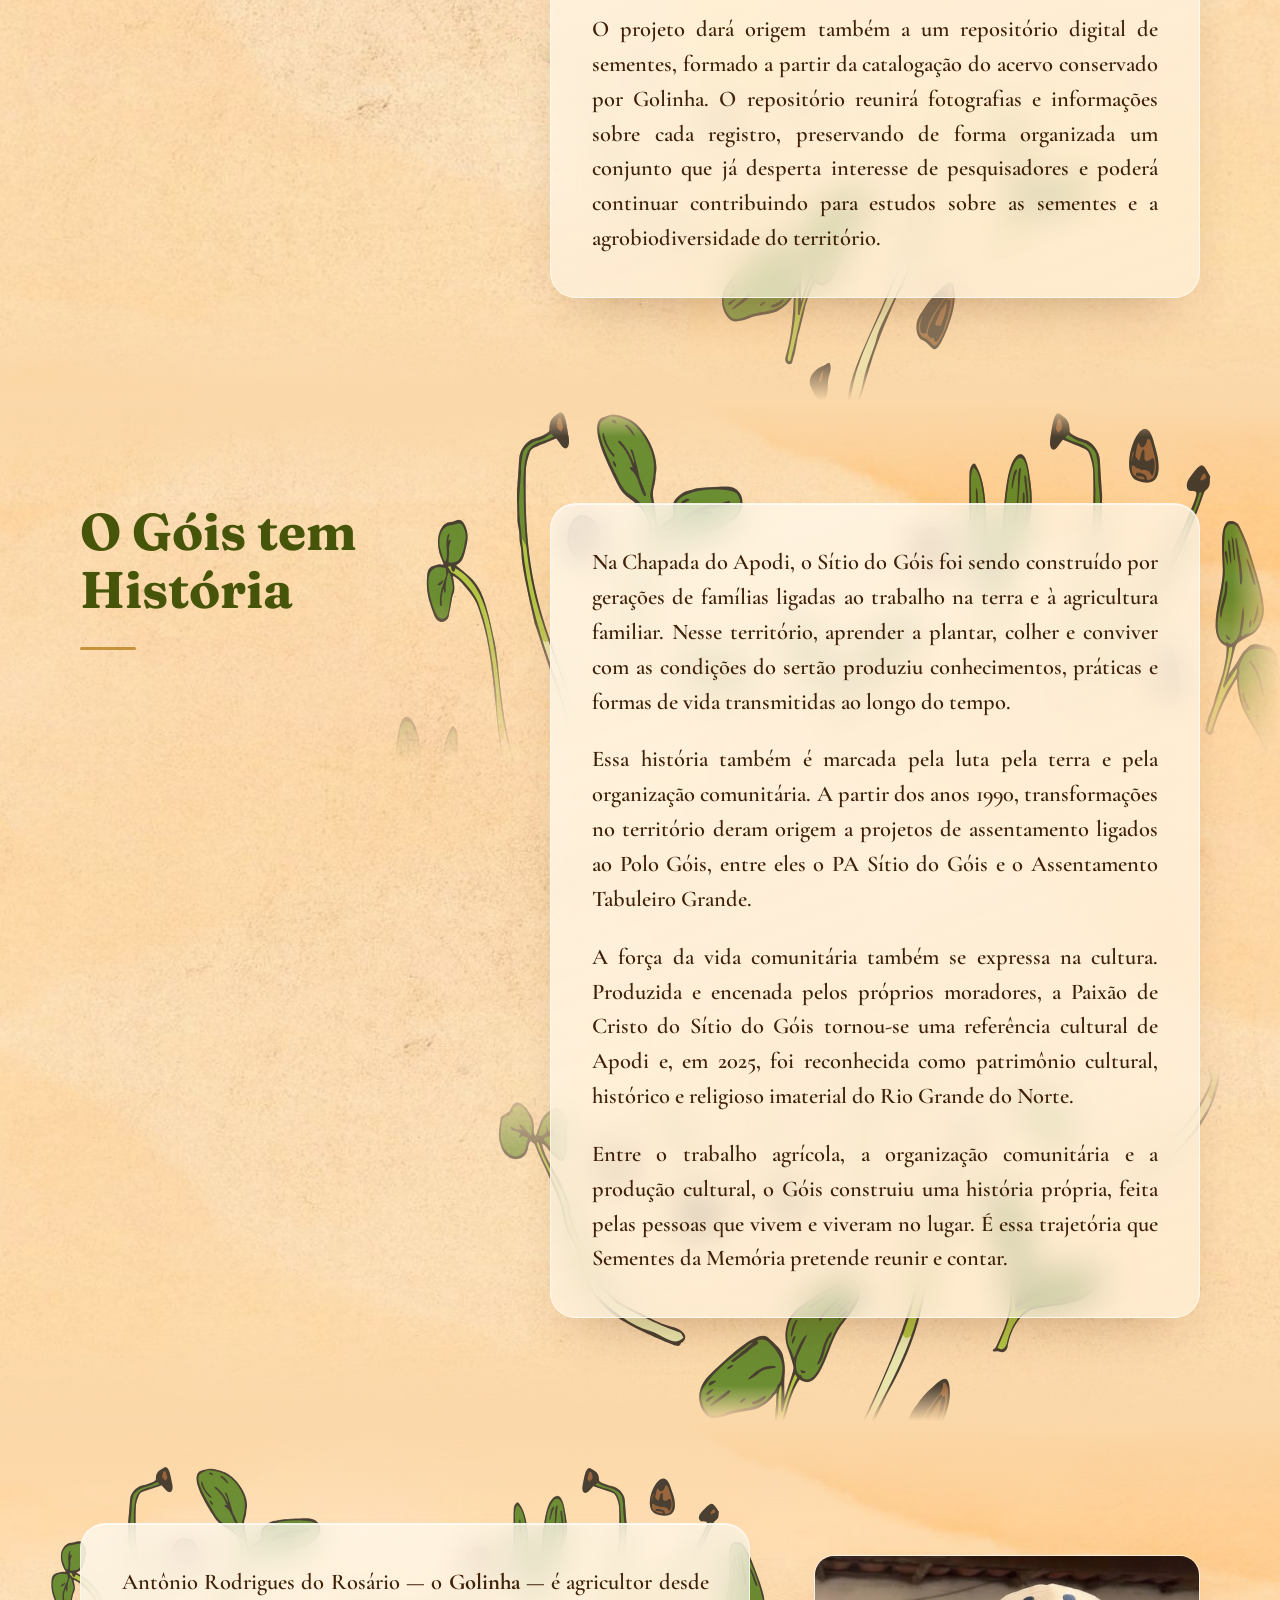
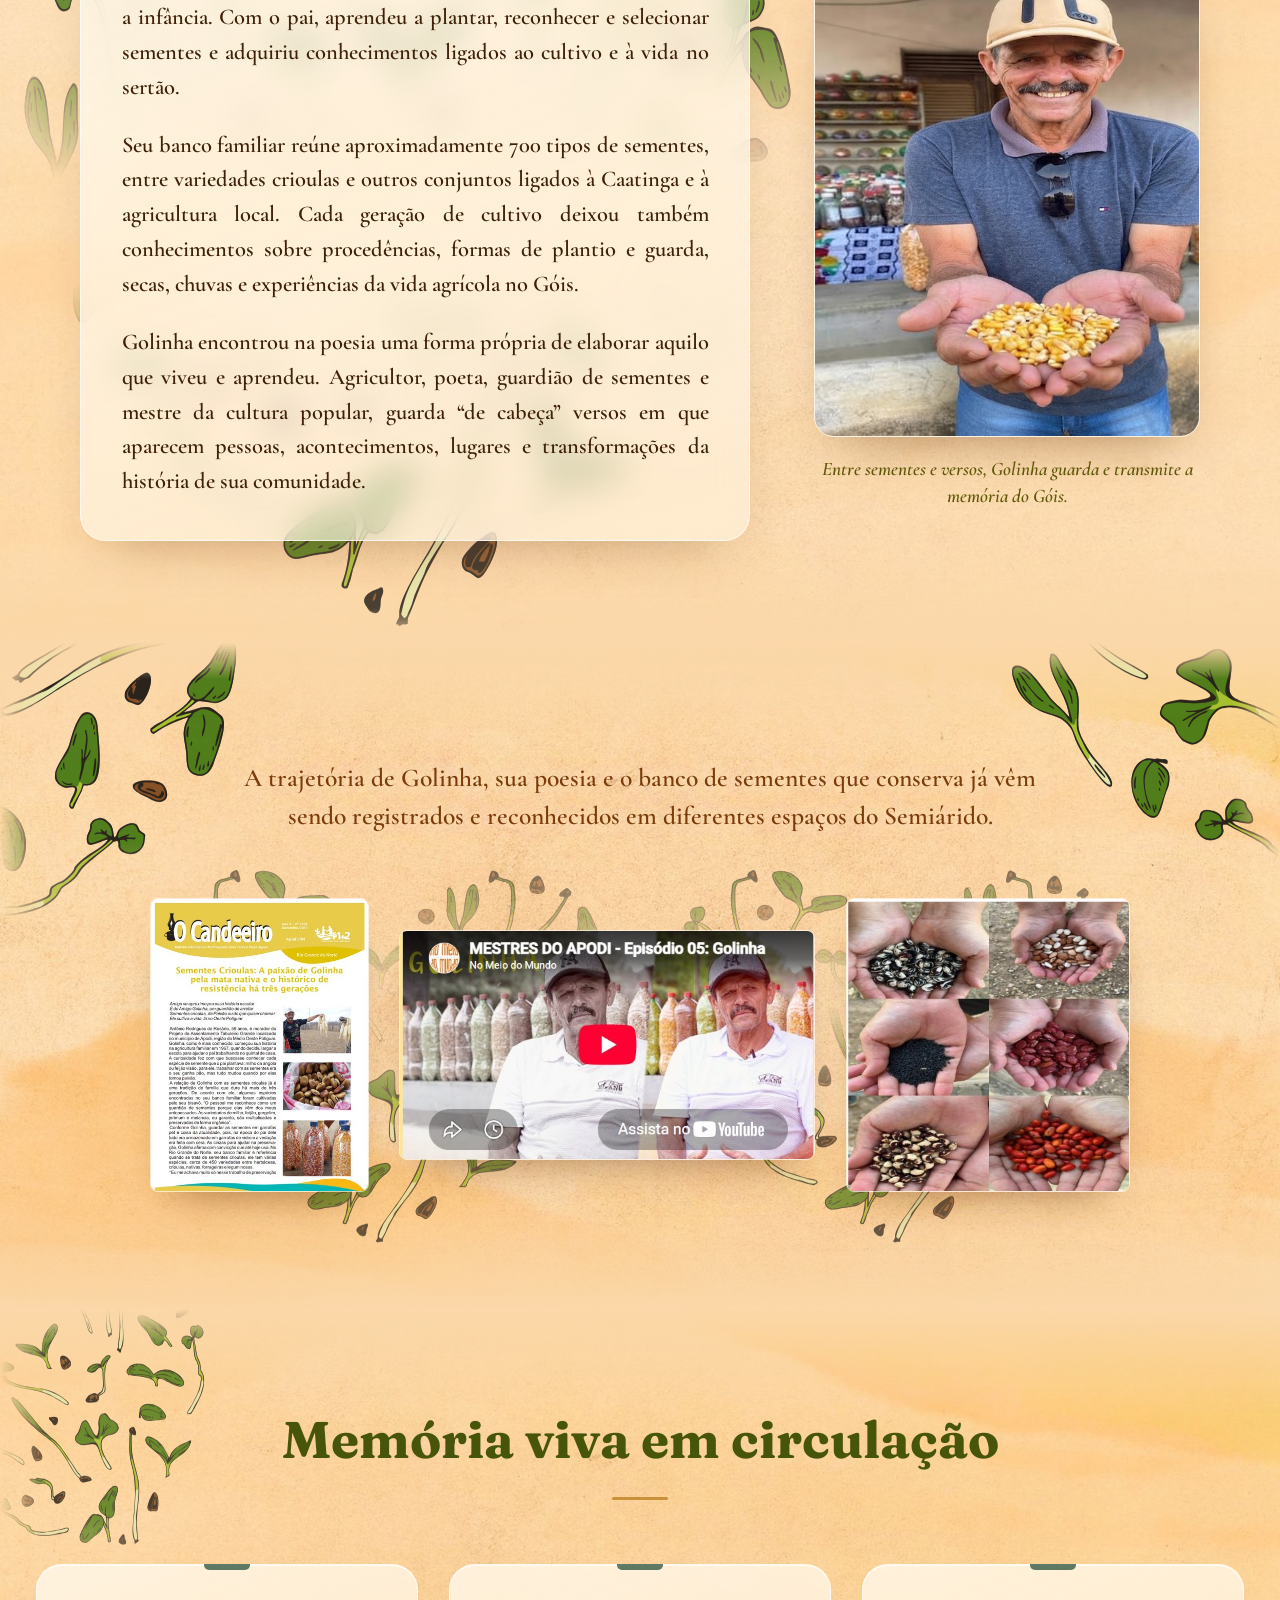
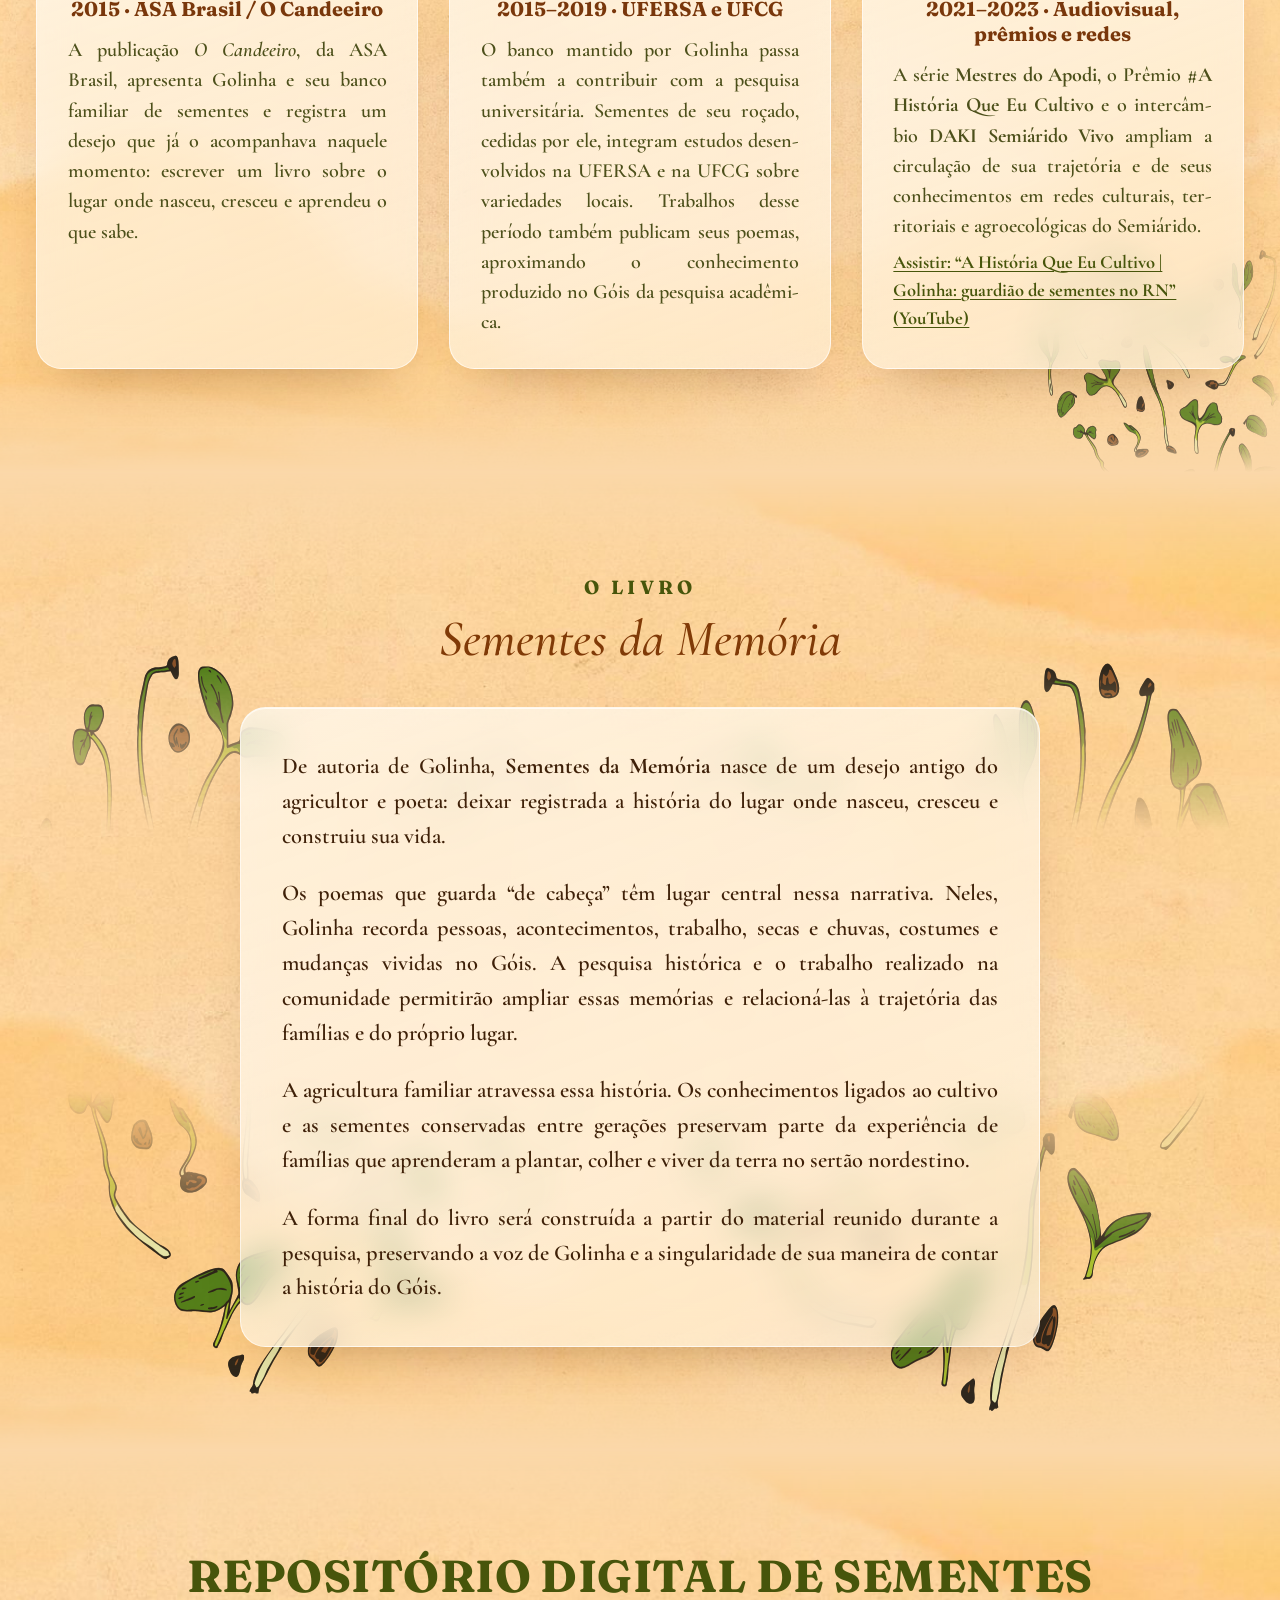
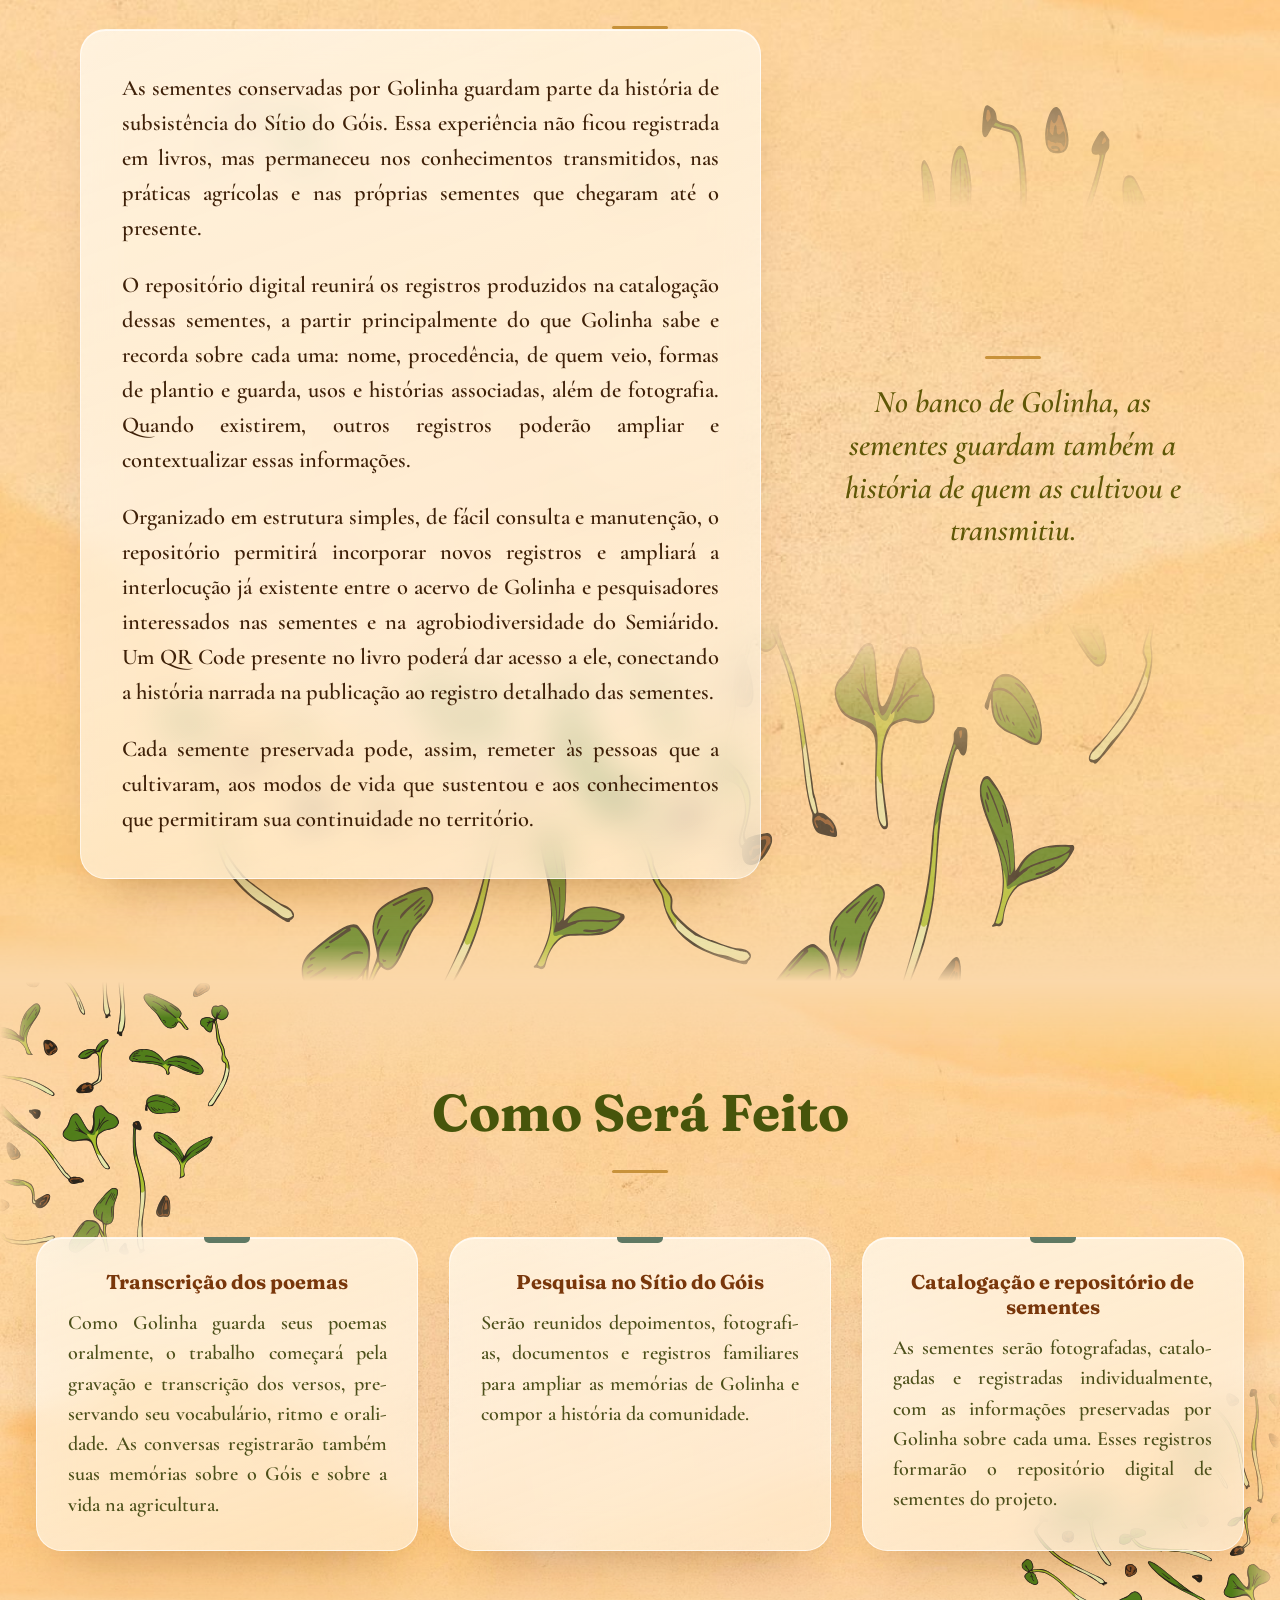
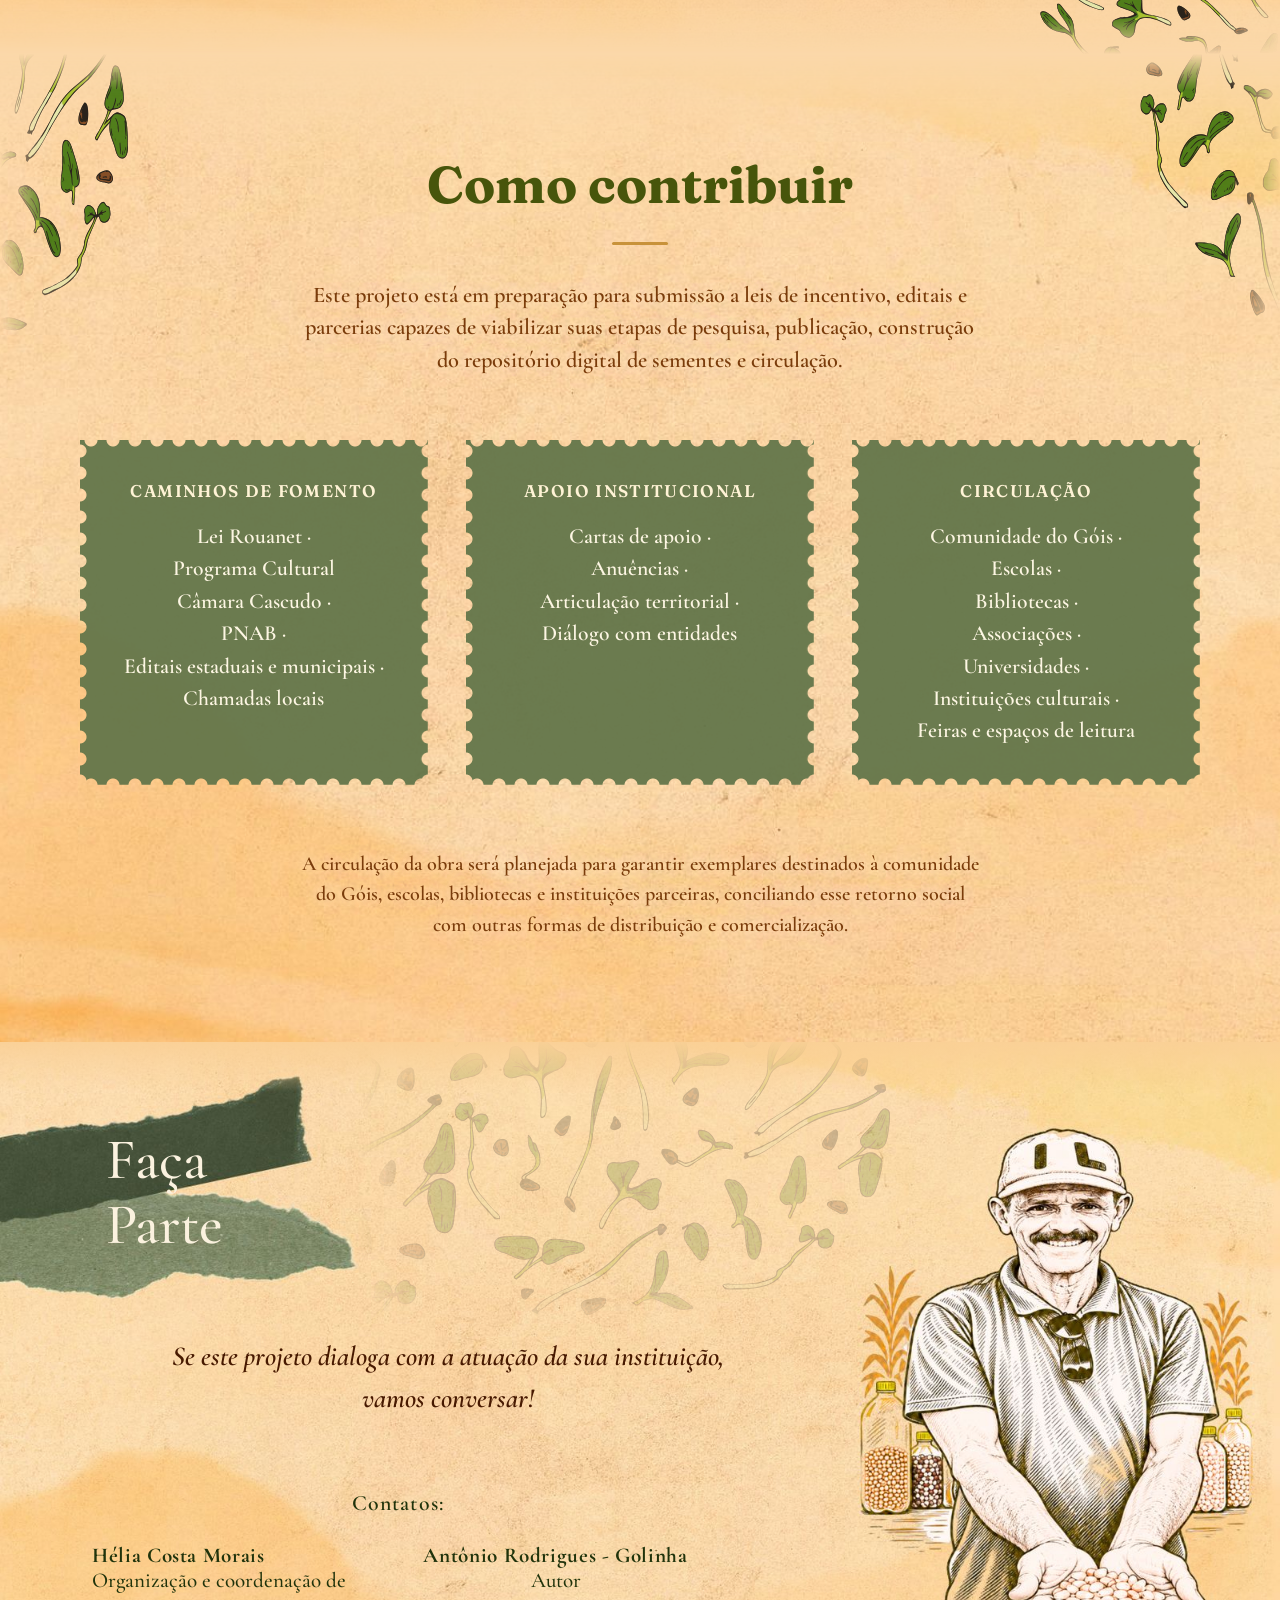
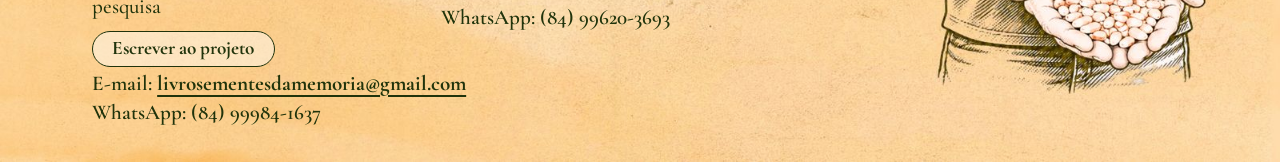
==== commit 20fa41cd: "Update index.html" ====
--- a/index.html
+++ b/index.html
@@ -15,8 +15,8 @@
   <meta property="og:title" content="Sementes da Memória">
   <meta property="og:description" content="Memória, poesia e agrobiodiversidade no Sítio do Góis, Chapada do Apodi (RN).">
   <meta property="og:url" content="https://sementesdamemoria.github.io/">
-  <meta property="og:image" content="https://sementesdamemoria.github.io/img/compartilhar.jpg?v=2">
-  <meta property="og:image:secure_url" content="https://sementesdamemoria.github.io/img/compartilhar.jpg?v=2">
+  <meta property="og:image" content="https://sementesdamemoria.github.io/img/compartilhar-v2.jpg">
+  <meta property="og:image:secure_url" content="https://sementesdamemoria.github.io/img/compartilhar-v2.jpg">
   <meta property="og:image:type" content="image/jpeg">
   <meta property="og:image:alt" content="Mãos segurando sementes e brotos, com o título Sementes da Memória">
   <meta property="og:image:width" content="1200">
--- a/styles.css
+++ b/styles.css
@@ -174,6 +174,25 @@
   55%{opacity:1;filter:blur(0)}
   100%{opacity:1;transform:none;filter:none}}
 @media (prefers-reduced-motion:reduce){.capa-maos{animation:none}}
+
+/* Capa menos rígida: a base dissolve no papel da seção seguinte e os elementos entram em sequência */
+@media (min-width:861px){
+  .capa{-webkit-mask-image:linear-gradient(#000 88%,transparent 99.5%);mask-image:linear-gradient(#000 88%,transparent 99.5%);margin-bottom:11vw}
+  #projeto::after{background:var(--brotos,none) var(--px-bot,50%) 100%/var(--larg) auto no-repeat}
+}
+/* Celular: ao abrir, aparece só a capa, centralizada na tela; a página 2 começa abaixo da dobra */
+@media (max-width:860px){
+  .capa{background-image:none;min-height:calc(100svh - 52px);justify-content:center;gap:0;padding-bottom:6vw;
+    -webkit-mask-image:linear-gradient(#000 92%,transparent);mask-image:linear-gradient(#000 92%,transparent);margin-bottom:10vw}
+  .capa .palco-arte{background:var(--fundo) center/cover no-repeat;-webkit-mask-image:linear-gradient(transparent,#000 14%,#000 86%,transparent);mask-image:linear-gradient(transparent,#000 14%,#000 86%,transparent)}
+  .capa-texto{padding-top:22px}
+}
+.capa-titulo{animation:capa-entra 1.6s cubic-bezier(.2,.7,.2,1) .1s both}
+.capa-texto{animation:capa-entra 1.6s cubic-bezier(.2,.7,.2,1) .9s both}
+@keyframes capa-entra{from{opacity:0;transform:translateY(1.4cqw)}to{opacity:1;transform:none}}
+.capa-maos{animation:maos-surgem 2.4s cubic-bezier(.2,.7,.2,1) .25s both,maos-respira 11s ease-in-out 2.7s infinite alternate}
+@keyframes maos-respira{from{transform:translateY(0) rotate(0)}to{transform:translateY(-.7%) rotate(.35deg)}}
+@media (prefers-reduced-motion:reduce){.capa-titulo,.capa-texto,.capa-maos{animation:none}}
 .capa-titulo{position:absolute;left:2.7%;top:13.3%;width:52%;font-family:var(--script);font-weight:400;font-size:6.25cqw;line-height:1.1;color:#fff;white-space:nowrap;text-shadow:0 .2cqw .6cqw rgba(0,0,0,.18)}
 .capa-texto{left:5.5%;bottom:12.5%;font-size:2.24cqw}
 .capa-lema{font-style:italic;font-weight:600;color:var(--oliva);line-height:1.25}
